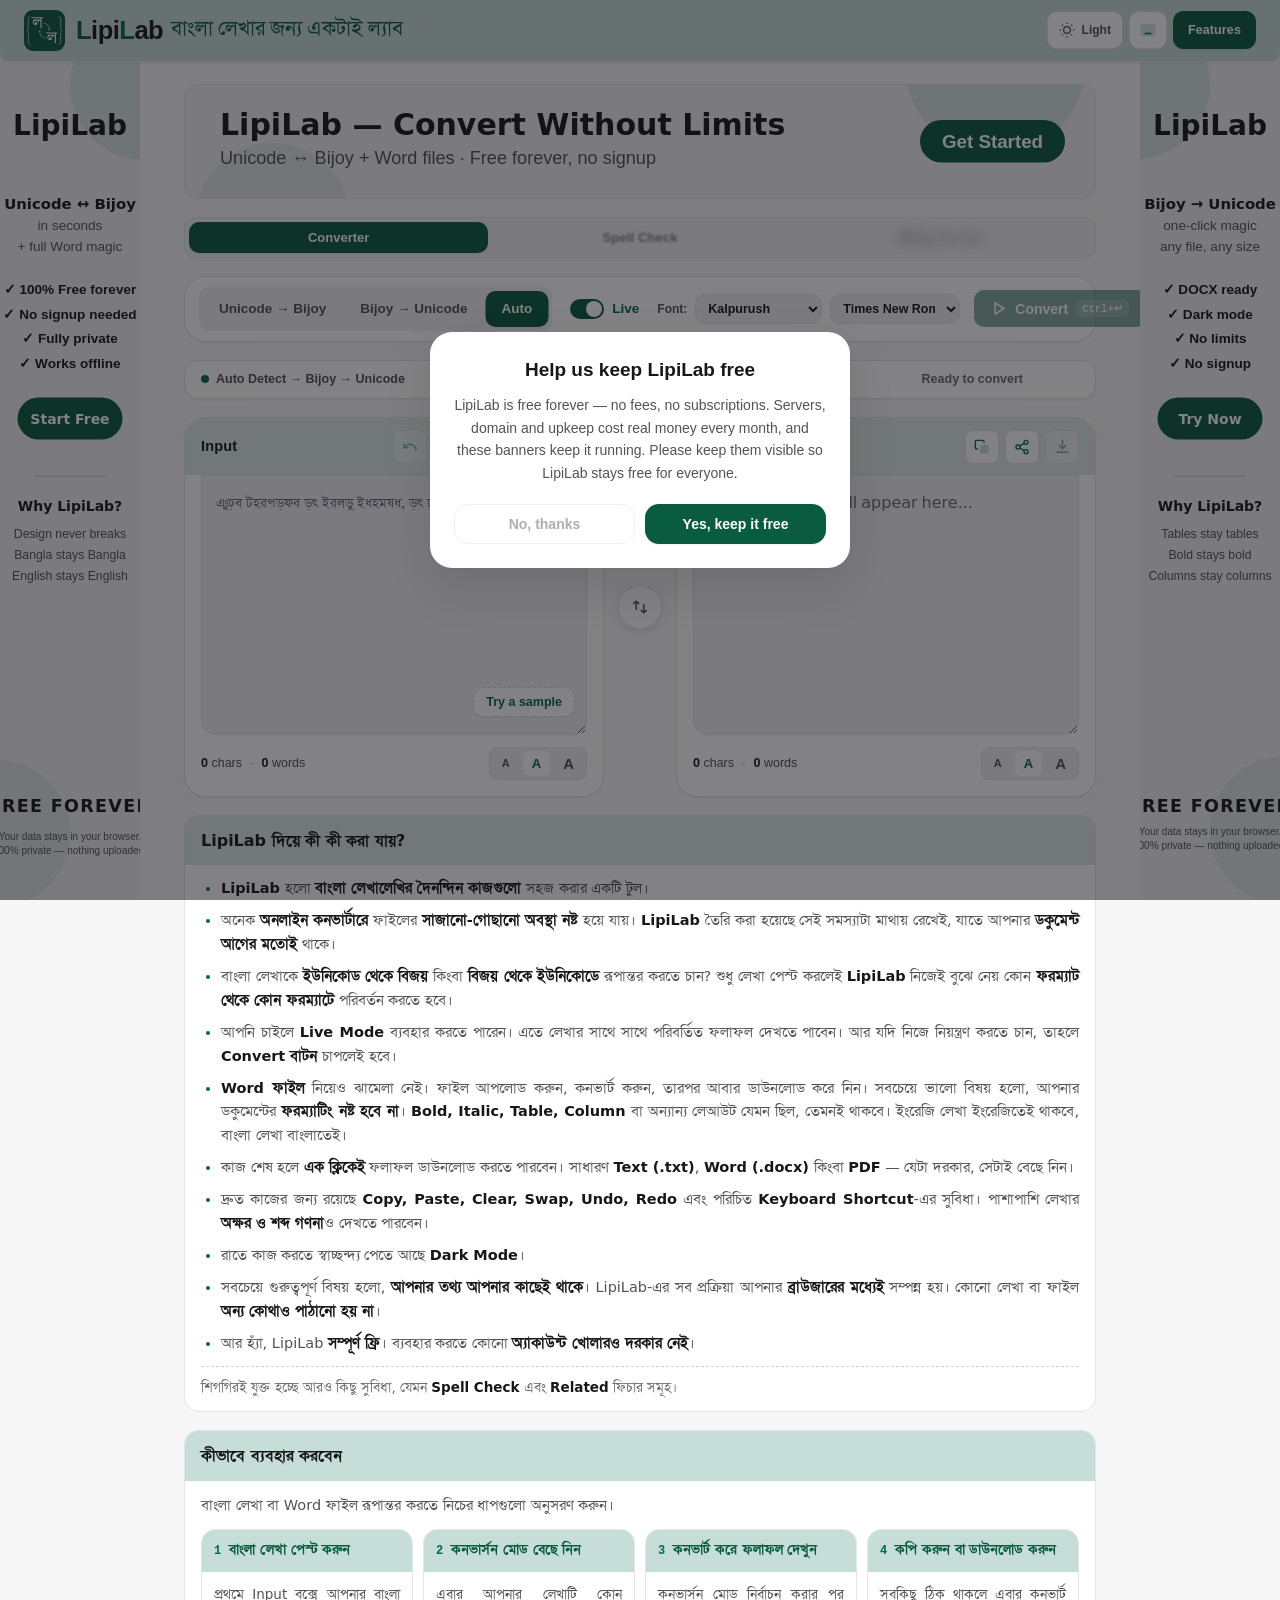
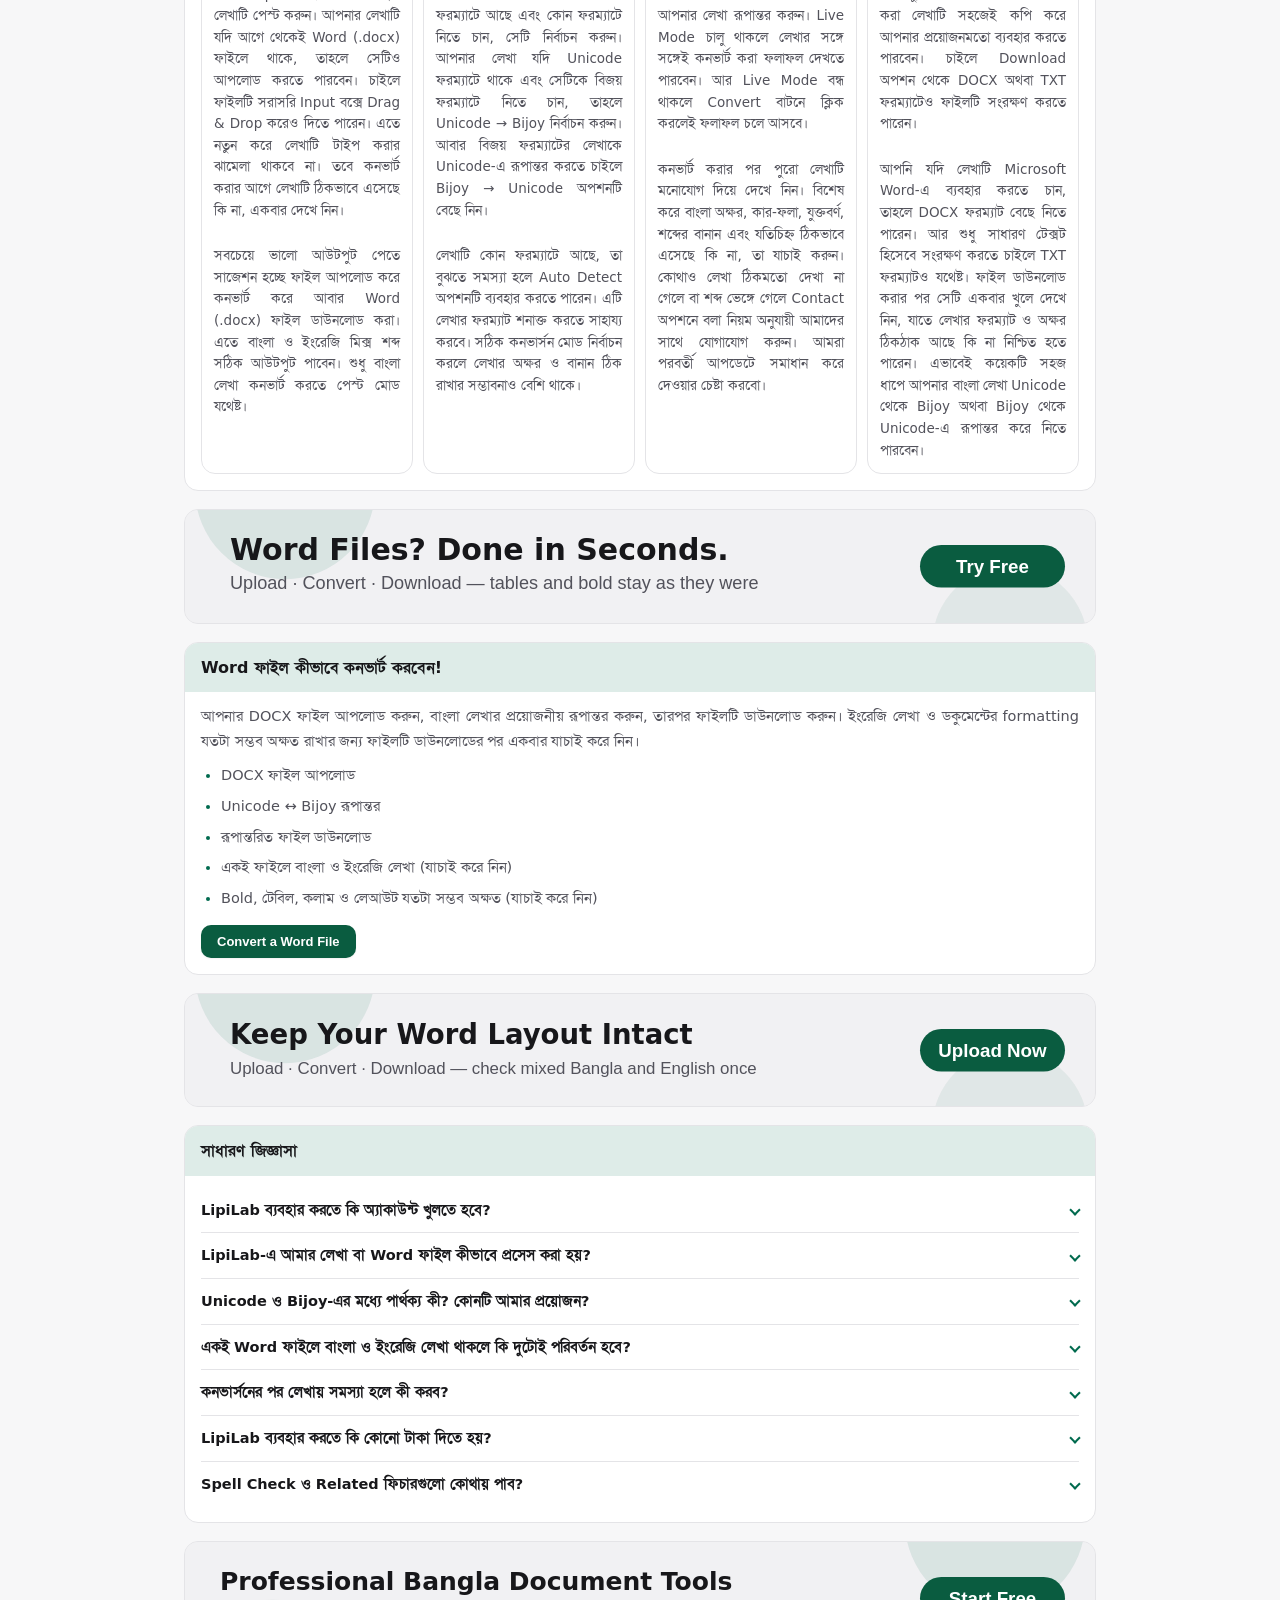
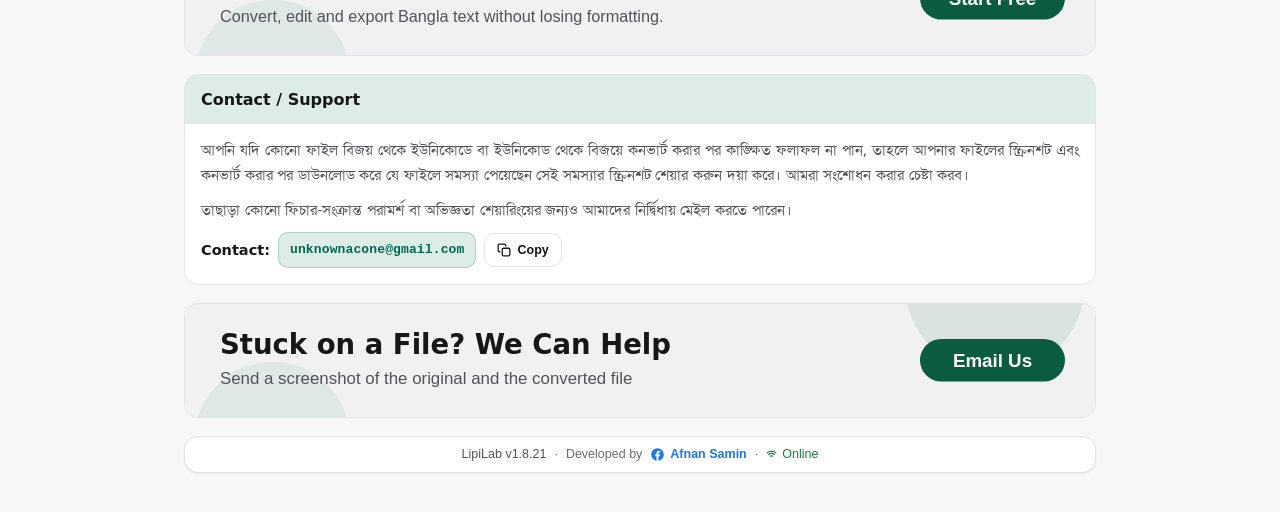
==== index.html @ 7d159ba4 "added files via upload" ====
<!DOCTYPE html>
<html lang="en" data-theme="light">
<head>
<meta charset="UTF-8" />
<meta name="viewport" content="width=device-width, initial-scale=1.0" />
<meta name="description" content="Professional Bangla Unicode to Bijoy and Bijoy to Unicode text and DOCX conversion. Free, offline, private." />
<meta name="theme-color" content="#16151a" media="(prefers-color-scheme: light)" />
<meta name="theme-color" content="#f5f5f7" media="(prefers-color-scheme: dark)" />
<meta property="og:title" content="LipiLab — Bangla Unicode ↔ Bijoy Converter" />
<meta property="og:description" content="Convert Bangla Unicode and Bijoy text and Word files. Free, private, no signup." />
<meta property="og:type" content="website" />
<meta property="og:url" content="https://lipilab.pro.bd" />
<meta property="og:locale" content="en_US" />
<meta name="twitter:card" content="summary" />
<meta name="twitter:title" content="LipiLab — Bangla Unicode ↔ Bijoy Converter" />
<meta name="twitter:description" content="Convert Bangla Unicode and Bijoy text and Word files. Free, private, no signup." />
<link rel="canonical" href="https://lipilab.pro.bd" />
<title>LipiLab — Bangla Unicode ↔ Bijoy Converter</title>
<link rel="icon" type="image/svg+xml" href="favicon.svg?v=2" />
<link rel="icon" type="image/png" sizes="32x32" href="favicon-32.png?v=2" />
<link rel="apple-touch-icon" href="favicon-180.png?v=2" />
<link rel="manifest" href="manifest.json" />
<meta name="apple-mobile-web-app-capable" content="yes" />
<meta name="apple-mobile-web-app-title" content="LipiLab" />
<meta name="mobile-web-app-capable" content="yes" />

<!-- JSZip: needed for both blank-DOCX generation and DOCX template round-trip patching.
     Self-hosted so DOCX upload/download keeps working with the network off. -->
<script src="vendor/jszip.min.js"></script>

<!-- UI + Bangla web fonts are self-hosted in /fonts and declared at the top of
     styles.css — no Google Fonts, no maateen.me, no network request at all. -->

<link rel="stylesheet" href="styles.css?v=102">
</head>
<body>

</div>

  <div class="pl-slot pl-slot--rail pl-slot--rail-left" id="rail-left" aria-label="Notice">
  <svg viewBox="0 0 160 1000" width="100%" style="display:block;height:100%;border-radius:0" role="img" aria-label="LipiLab vertical banner" preserveAspectRatio="xMidYMid meet">
    <defs>
      </defs>
    <rect width="160" height="1000" class="bn-bg"/>
    <circle cx="165" cy="70" r="85" class="bn-orb" opacity="0.10">
      <animate attributeName="cy" values="70;94;70" dur="6s" repeatCount="indefinite"/>
    </circle>
    <circle cx="-5" cy="950" r="85" class="bn-orb" opacity="0.07">
      <animate attributeName="cy" values="950;926;950" dur="7s" repeatCount="indefinite"/>
    </circle>
    <text x="80" y="140" text-anchor="middle" font-family="system-ui,-apple-system,'Segoe UI',Roboto,'Helvetica Neue',Arial,sans-serif" font-size="32" font-weight="700" class="bn-title">LipiLab</text>
    <text x="80" y="224" text-anchor="middle" font-family="system-ui,-apple-system,'Segoe UI',Roboto,'Helvetica Neue',Arial,sans-serif" font-size="17" font-weight="700" class="bn-title">Unicode ↔ Bijoy</text>
    <text x="80" y="248" text-anchor="middle" font-family="Arial,sans-serif" font-size="15.5" class="bn-sub">in seconds</text>
    <text x="80" y="272" text-anchor="middle" font-family="Arial,sans-serif" font-size="15.5" class="bn-sub">+ full Word magic</text>
    <text x="80" y="322" text-anchor="middle" font-family="Arial,sans-serif" font-size="15.5" font-weight="700" class="bn-title">✓ 100% Free forever</text>
    <text x="80" y="350" text-anchor="middle" font-family="Arial,sans-serif" font-size="15.5" font-weight="700" class="bn-title">✓ No signup needed</text>
    <text x="80" y="378" text-anchor="middle" font-family="Arial,sans-serif" font-size="15.5" font-weight="700" class="bn-title">✓ Fully private</text>
    <text x="80" y="406" text-anchor="middle" font-family="Arial,sans-serif" font-size="15.5" font-weight="700" class="bn-title">✓ Works offline</text>
    <g class="bn-cta">
      <rect x="20" y="440" width="120" height="48" rx="24" class="bn-cta-bg"/>
      <text x="80" y="470" text-anchor="middle" font-family="system-ui,-apple-system,'Segoe UI',Roboto,'Helvetica Neue',Arial,sans-serif" font-size="16" font-weight="700" class="bn-cta-text">Start Free</text>
    </g>
    <line x1="40" y1="530" x2="120" y2="530" class="bn-line" stroke-width="1" opacity="0.4"/>
    <text x="80" y="570" text-anchor="middle" font-family="system-ui,-apple-system,'Segoe UI',Roboto,'Helvetica Neue',Arial,sans-serif" font-size="16" font-weight="700" class="bn-title">Why LipiLab?</text>
    <text x="80" y="600" text-anchor="middle" font-family="Arial,sans-serif" font-size="14" class="bn-sub">Design never breaks</text>
    <text x="80" y="624" text-anchor="middle" font-family="Arial,sans-serif" font-size="14" class="bn-sub">Bangla stays Bangla</text>
    <text x="80" y="648" text-anchor="middle" font-family="Arial,sans-serif" font-size="14" class="bn-sub">English stays English</text>
    <text x="80" y="914" text-anchor="middle" font-family="system-ui,-apple-system,'Segoe UI',Roboto,'Helvetica Neue',Arial,sans-serif" font-size="20" font-weight="700" letter-spacing="1.5" class="bn-title">FREE FOREVER</text>
    <text x="80" y="946" text-anchor="middle" font-family="Arial,sans-serif" font-size="11.5" class="bn-sub">Your data stays in your browser.</text>
    <text x="80" y="962" text-anchor="middle" font-family="Arial,sans-serif" font-size="11.5" class="bn-sub">100% private — nothing uploaded.</text>
  </svg>
  <!-- PARTNER MEDIA CODE GOES HERE (tall media unit, ~160x600). Real code in PARTNER.railLeft replaces this demo. -->
</div>
  <div class="pl-slot pl-slot--rail pl-slot--rail-right" id="rail-right" aria-label="Notice">
  <svg viewBox="0 0 160 1000" width="100%" style="display:block;height:100%;border-radius:0" role="img" aria-label="LipiLab vertical banner" preserveAspectRatio="xMidYMid meet">
    <defs>
      </defs>
    <rect width="160" height="1000" class="bn-bg"/>
    <circle cx="-5" cy="70" r="85" class="bn-orb" opacity="0.10">
      <animate attributeName="cy" values="70;94;70" dur="6.5s" repeatCount="indefinite"/>
    </circle>
    <circle cx="165" cy="950" r="85" class="bn-orb" opacity="0.07">
      <animate attributeName="cy" values="950;926;950" dur="5.5s" repeatCount="indefinite"/>
    </circle>
    <text x="80" y="140" text-anchor="middle" font-family="system-ui,-apple-system,'Segoe UI',Roboto,'Helvetica Neue',Arial,sans-serif" font-size="32" font-weight="700" class="bn-title">LipiLab</text>
    <text x="80" y="224" text-anchor="middle" font-family="system-ui,-apple-system,'Segoe UI',Roboto,'Helvetica Neue',Arial,sans-serif" font-size="17" font-weight="700" class="bn-title">Bijoy → Unicode</text>
    <text x="80" y="248" text-anchor="middle" font-family="Arial,sans-serif" font-size="15.5" class="bn-sub">one-click magic</text>
    <text x="80" y="272" text-anchor="middle" font-family="Arial,sans-serif" font-size="15.5" class="bn-sub">any file, any size</text>
    <text x="80" y="322" text-anchor="middle" font-family="Arial,sans-serif" font-size="15.5" font-weight="700" class="bn-title">✓ DOCX ready</text>
    <text x="80" y="350" text-anchor="middle" font-family="Arial,sans-serif" font-size="15.5" font-weight="700" class="bn-title">✓ Dark mode</text>
    <text x="80" y="378" text-anchor="middle" font-family="Arial,sans-serif" font-size="15.5" font-weight="700" class="bn-title">✓ No limits</text>
    <text x="80" y="406" text-anchor="middle" font-family="Arial,sans-serif" font-size="15.5" font-weight="700" class="bn-title">✓ No signup</text>
    <g class="bn-cta">
      <rect x="20" y="440" width="120" height="48" rx="24" class="bn-cta-bg"/>
      <text x="80" y="470" text-anchor="middle" font-family="system-ui,-apple-system,'Segoe UI',Roboto,'Helvetica Neue',Arial,sans-serif" font-size="16" font-weight="700" class="bn-cta-text">Try Now</text>
    </g>
    <line x1="40" y1="530" x2="120" y2="530" class="bn-line" stroke-width="1" opacity="0.4"/>
    <text x="80" y="570" text-anchor="middle" font-family="system-ui,-apple-system,'Segoe UI',Roboto,'Helvetica Neue',Arial,sans-serif" font-size="16" font-weight="700" class="bn-title">Why LipiLab?</text>
    <text x="80" y="600" text-anchor="middle" font-family="Arial,sans-serif" font-size="14" class="bn-sub">Tables stay tables</text>
    <text x="80" y="624" text-anchor="middle" font-family="Arial,sans-serif" font-size="14" class="bn-sub">Bold stays bold</text>
    <text x="80" y="648" text-anchor="middle" font-family="Arial,sans-serif" font-size="14" class="bn-sub">Columns stay columns</text>
    <text x="80" y="914" text-anchor="middle" font-family="system-ui,-apple-system,'Segoe UI',Roboto,'Helvetica Neue',Arial,sans-serif" font-size="20" font-weight="700" letter-spacing="1.5" class="bn-title">FREE FOREVER</text>
    <text x="80" y="940" text-anchor="middle" font-family="Arial,sans-serif" font-size="11.5" class="bn-sub">Your data stays in your browser.</text>
    <text x="80" y="956" text-anchor="middle" font-family="Arial,sans-serif" font-size="11.5" class="bn-sub">100% private — nothing uploaded.</text>
  </svg>
  <!-- PARTNER MEDIA CODE GOES HERE (tall media unit, ~160x600). Real code in PARTNER.railRight replaces this demo. -->
</div>

<header class="app-header" role="banner" style="top:0;left:0;right:0;margin:0;border-top-left-radius:0;border-top-right-radius:0;border-bottom-left-radius:10px;border-bottom-right-radius:10px;">
    <div class="app-header__brand">
      <img class="app-logo" src="logo-full.svg?v=2" width="36" height="36" alt="" />
      <div class="app-brand-text">
      <span class="app-brand-name"><span class="brand-l">L</span>ipi<span class="brand-l brand-l--2">L</span>ab</span>
      <span class="app-brand-tagline">বাংলা লেখার জন্য একটাই ল্যাব</span>
      </div>
    </div>

    <nav class="app-header__actions" aria-label="Application controls">
      <button class="icon-btn" id="theme-toggle-btn" type="button" aria-label="Switch to dark mode" title="Toggle theme (Ctrl+D)">
        <svg class="icon icon--sun" width="16" height="16" viewBox="0 0 24 24" fill="none" stroke="currentColor" stroke-width="2" aria-hidden="true">
          <circle cx="12" cy="12" r="5" fill="none"/>
          <line x1="12" y1="1" x2="12" y2="3"/><line x1="12" y1="21" x2="12" y2="23"/>
          <line x1="4.22" y1="4.22" x2="5.64" y2="5.64"/><line x1="18.36" y1="18.36" x2="19.78" y2="19.78"/>
          <line x1="1" y1="12" x2="3" y2="12"/><line x1="21" y1="12" x2="23" y2="12"/>
          <line x1="4.22" y1="19.78" x2="5.64" y2="18.36"/><line x1="18.36" y1="5.64" x2="19.78" y2="4.22"/>
        </svg>
        <svg class="icon icon--moon" width="16" height="16" viewBox="0 0 24 24" fill="none" stroke="currentColor" stroke-width="2" aria-hidden="true">
          <path d="M21 12.79A9 9 0 1 1 11.21 3 7 7 0 0 0 21 12.79z"/>
        </svg>
        <span class="theme-toggle__label">Light</span>
      </button>
      <button class="icon-btn" id="shortcuts-open-btn" type="button" aria-label="Keyboard shortcuts" aria-expanded="false" aria-controls="shortcuts-panel" title="Keyboard shortcuts (?)">
        <svg class="icon" width="18" height="18" viewBox="0 0 24 24" fill="none" stroke="currentColor" stroke-width="2" aria-hidden="true">
          <rect class="bn-icon-tint" x="2" y="4" width="20" height="16" rx="2.5" fill-opacity=".16"/>
          <path d="M6 9h.01M10 9h.01M14 9h.01M18 9h.01M6 13h.01M10 13h.01M14 13h.01M18 13h.01M7.5 16.5h9"/>
        </svg>
      </button>
      <button class="features-btn" id="features-open-btn" type="button" aria-controls="info-box" title="Go to Features">
        <span class="features-btn__label" id="features-btn-label">Features</span>
      </button>
    </nav>
  </header>

<div class="app-shell">

  <div class="pl-slot pl-slot--wide" id="spot-top" aria-label="Notice">
    <svg viewBox="0 0 728 90" width="100%" style="display:block;height:auto;border-radius:6px" role="img" aria-label="LipiLab top banner">
      <defs>
        </defs>
      <rect width="728" height="90" class="bn-bg"/>
      <circle cx="648" cy="-24" r="72" class="bn-orb" opacity="0.10">
        <animate attributeName="cy" values="-24;-10;-24" dur="6s" repeatCount="indefinite"/>
      </circle>
      <circle cx="70" cy="114" r="62" class="bn-orb" opacity="0.07">
        <animate attributeName="cy" values="114;102;114" dur="7s" repeatCount="indefinite"/>
      </circle>
      <text x="28" y="40" font-family="system-ui,-apple-system,'Segoe UI',Roboto,'Helvetica Neue',Arial,sans-serif" font-size="24" font-weight="700" class="bn-title">LipiLab — Convert Without Limits</text>
      <text x="28" y="63" font-family="Arial,sans-serif" font-size="14.5" class="bn-sub">Unicode ↔ Bijoy + Word files · Free forever, no signup</text>
      <g class="bn-cta">
        <rect x="588" y="28" width="116" height="34" rx="17" class="bn-cta-bg"/>
        <text x="646" y="50" text-anchor="middle" font-family="Arial,sans-serif" font-size="15" font-weight="700" class="bn-cta-text">Get Started</text>
      </g>
    </svg>
    <!-- Slot managed by partner.js — real code in PARTNER.top replaces this demo. -->
  </div>


  <nav class="tools-nav" id="tools-nav" aria-label="Tools">
    <button class="tools-nav__btn is-active" data-view="converter" type="button">Converter</button>
    <button class="tools-nav__btn tools-nav__btn--tease tools-nav__btn--tease-light" data-view="spellcheck" type="button" aria-label="Spell Check — coming soon" title="This feature is coming soon...">
      <span class="tools-nav__tease" aria-hidden="true">Spell Check</span>
    </button>
    <button class="tools-nav__btn tools-nav__btn--tease tools-nav__btn--tease-heavy" data-view="mcq" type="button" aria-label="Coming soon" title="This feature is coming soon...">
      <span class="tools-nav__tease" aria-hidden="true">MCQ Serial</span>
    </button>
    <button class="tools-nav__btn" data-view="admin" type="button" hidden>Admin</button>
  </nav>

  <div class="app-toolbar" id="app-toolbar" role="toolbar" aria-label="Conversion controls">
    <fieldset class="direction-selector" id="direction-selector">
      <legend class="visually-hidden">Conversion direction</legend>
      <label class="direction-selector__option" for="dir-unicode-bijoy">
        <input class="direction-selector__input visually-hidden" type="radio" id="dir-unicode-bijoy" name="conversion-direction" value="unicode-to-bijoy" />
        <span class="direction-selector__label"><span class="dir-label--full">Unicode → Bijoy</span><span class="dir-label--short">Unicode → Bijoy</span></span>
      </label>
      <label class="direction-selector__option" for="dir-bijoy-unicode">
        <input class="direction-selector__input visually-hidden" type="radio" id="dir-bijoy-unicode" name="conversion-direction" value="bijoy-to-unicode" />
        <span class="direction-selector__label"><span class="dir-label--full">Bijoy → Unicode</span><span class="dir-label--short">Bijoy → Unicode</span></span>
      </label>
      <label class="direction-selector__option" for="dir-auto">
        <input class="direction-selector__input visually-hidden" type="radio" id="dir-auto" name="conversion-direction" value="auto" checked />
        <span class="direction-selector__label">Auto</span>
      </label>
    </fieldset>

    <div class="app-toolbar__actions">
      <!-- Live + Convert share one row on mobile; the wrapper is display:contents
           on desktop so all four toolbar groups stay in a single flex row. -->
      <div class="toolbar-live-convert" id="toolbar-live-convert">
      <div class="live-toggle">
        <button class="live-toggle__btn" id="live-mode-btn" type="button" role="switch" aria-checked="true" aria-label="Toggle live conversion mode" title="Live mode (Ctrl+L)">
          <span class="live-toggle__track" aria-hidden="true"><span class="live-toggle__thumb"></span></span>
          <span class="live-toggle__text">Live</span>
        </button>
      </div>

      <!-- Output font picker: after Live, before Convert. Bangla options follow
           the current OUTPUT encoding (Bijoy list vs Unicode list); English is
           always the same list. -->
      <div class="font-selector" role="group" aria-label="Output fonts">
        <span class="font-selector__heading">Font:</span>
        <label class="font-selector__field">
          <span class="visually-hidden">Bangla</span>
          <select class="font-selector__select" id="bangla-font-select" aria-label="Bangla output font"></select>
        </label>
        <label class="font-selector__field">
          <span class="visually-hidden">English</span>
          <select class="font-selector__select" id="english-font-select" aria-label="English output font"></select>
        </label>
      </div>

      <button class="btn btn--convert" id="convert-btn" type="button" aria-label="Convert text" title="Convert (Ctrl+Enter)">
        <svg class="btn__icon" width="15" height="15" viewBox="0 0 24 24" fill="none" stroke="currentColor" stroke-width="2.5" aria-hidden="true"><path d="M5 3l14 9-14 9V3z"/></svg>
        <span id="convert-btn-label">Convert</span>
        <kbd class="btn__kbd" aria-hidden="true">Ctrl+↵</kbd>
      </button>
      </div>
    </div>
  </div>

  <div class="app-statusbar" id="app-statusbar" role="status" aria-label="Conversion status">
    <div class="statusbar__left statusbar__row" id="statusbar-row-mode">
      <span class="encoding-badge" id="encoding-badge" data-encoding="auto" aria-label="Mode: Auto Detect">
        <span class="encoding-badge__dot" aria-hidden="true"></span>
        <span class="encoding-badge__text" id="encoding-badge-text">Auto Detect</span>
      </span>
    </div>
    <div class="statusbar__meta">
      <div class="statusbar__center statusbar__row" id="processing-indicator" aria-live="polite">
        <span class="processing-spinner" id="processing-spinner" aria-hidden="true"></span>
        <span class="processing-success__icon" id="processing-success-icon" hidden aria-hidden="true">
          <svg width="14" height="14" viewBox="0 0 24 24" fill="none" stroke="currentColor" stroke-width="3" stroke-linecap="round" stroke-linejoin="round"><path d="M20 6L9 17l-5-5"/></svg>
        </span>
        <span class="processing-text" id="processing-text">Converting...</span>
        <span class="processing-progress" id="processing-progress"><span class="processing-progress__fill" id="processing-progress-fill"></span></span>
        <span class="processing-percent" id="processing-percent"></span>
      </div>
      <div class="statusbar__right statusbar__row">
        <button class="warning-badge" id="warning-badge" type="button" aria-label="Conversion warnings" hidden>
          <svg class="icon" width="13" height="13" viewBox="0 0 24 24" fill="none" stroke="currentColor" stroke-width="2"><path d="M10.29 3.86L1.82 18a2 2 0 0 0 1.71 3h16.94a2 2 0 0 0 1.71-3L13.71 3.86a2 2 0 0 0-3.42 0z"/><line x1="12" y1="9" x2="12" y2="13"/><line x1="12" y1="17" x2="12.01" y2="17"/></svg>
          <span id="warning-count">0</span> unmappable
        </button>
      </div>
    </div>
  </div>

  <main id="main-content" aria-label="Workspace">

  <div class="tool-view app-panels" id="view-converter">

    <section class="panel panel--input" aria-labelledby="input-panel-title">
      <div class="panel__header">
        <h2 class="panel__title" id="input-panel-title">Input</h2>
        <div class="panel__header-actions">
          <button class="icon-btn icon-btn--sm" id="undo-btn" type="button" aria-label="Undo" title="Undo" disabled>
            <svg class="icon" width="16" height="16" viewBox="0 0 24 24" fill="none" stroke="currentColor" stroke-width="2" stroke-linecap="round" stroke-linejoin="round"><path d="M3 7v6h6"/><path d="M21 17a9 9 0 0 0-15-6.7L3 13"/></svg>
          </button>
          <button class="icon-btn icon-btn--sm" id="redo-btn" type="button" aria-label="Redo" title="Redo" disabled>
            <svg class="icon" width="16" height="16" viewBox="0 0 24 24" fill="none" stroke="currentColor" stroke-width="2" stroke-linecap="round" stroke-linejoin="round"><path d="M21 7v6h-6"/><path d="M3 17a9 9 0 0 1 15-6.7L21 13"/></svg>
          </button>
          <button class="icon-btn icon-btn--sm" id="paste-btn" type="button" aria-label="Paste from clipboard" title="Paste">
            <svg class="icon" width="16" height="16" viewBox="0 0 24 24" fill="none" stroke="currentColor" stroke-width="2" stroke-linecap="round" stroke-linejoin="round"><rect class="bn-icon-tint" x="8" y="2" width="8" height="4" rx="1" fill-opacity=".22"/><path d="M16 4h2a2 2 0 0 1 2 2v14a2 2 0 0 1-2 2H6a2 2 0 0 1-2-2V6a2 2 0 0 1 2-2h2"/><path d="M12 11v6"/><polyline points="9 14 12 17 15 14"/></svg>
          </button>
          <label class="icon-btn icon-btn--sm" id="file-upload-btn" for="file-upload-input" title="Upload .txt or .docx file" tabindex="0" role="button" aria-label="Upload text or DOCX file">
            <input type="file" id="file-upload-input" class="visually-hidden" accept=".txt,.docx" tabindex="-1" />
            <svg class="icon" width="16" height="16" viewBox="0 0 24 24" fill="none" stroke="currentColor" stroke-width="2" stroke-linecap="round" stroke-linejoin="round"><path d="M21 15v4a2 2 0 0 1-2 2H5a2 2 0 0 1-2-2v-4"/><polyline points="17 8 12 3 7 8"/><line x1="12" y1="3" x2="12" y2="15"/></svg>
          </label>
          <button class="icon-btn icon-btn--sm icon-btn--danger" id="clear-btn" type="button" aria-label="Clear input" title="Clear (Ctrl+Shift+C)">
            <svg class="icon" width="16" height="16" viewBox="0 0 24 24" fill="none" stroke="currentColor" stroke-width="2" stroke-linecap="round" stroke-linejoin="round"><polyline points="3 6 5 6 21 6"/><path d="M19 6l-1 14a2 2 0 0 1-2 2H8a2 2 0 0 1-2-2L5 6"/><path d="M10 11v6M14 11v6"/><path d="M9 6V4a1 1 0 0 1 1-1h4a1 1 0 0 1 1 1v2"/></svg>
          </button>
        </div>
      </div>

      <div class="docx-strip" id="docx-strip">
        <svg class="docx-strip__icon" width="16" height="16" viewBox="0 0 24 24" fill="none" stroke="currentColor" stroke-width="2"><path d="M14 2H6a2 2 0 0 0-2 2v16a2 2 0 0 0 2 2h12a2 2 0 0 0 2-2V8z"/><polyline points="14 2 14 8 20 8"/></svg>
        <span class="docx-strip__text" id="docx-strip-text">Template loaded</span>
        <button class="docx-strip__clear" id="docx-strip-clear" type="button" aria-label="Remove loaded file">
          <svg width="13" height="13" viewBox="0 0 24 24" fill="none" stroke="currentColor" stroke-width="2.5"><line x1="18" y1="6" x2="6" y2="18"/><line x1="6" y1="6" x2="18" y2="18"/></svg>
        </button>
      </div>

      <div class="panel__body">
        <textarea class="panel__textarea" id="input-textarea" aria-labelledby="input-panel-title" aria-describedby="input-panel-stats"
                  placeholder="Type Unicode or Bijoy Bangla, or paste text..." spellcheck="false" autocomplete="off" autocorrect="off" autocapitalize="none"></textarea>
        <div class="empty-hint" id="empty-hint">
          <button type="button" class="empty-hint__btn" id="sample-fill-btn">Try a sample</button>
        </div>
      </div>

      <div class="panel__footer">
        <div class="panel__stats" id="input-panel-stats" aria-live="polite" aria-atomic="true">
          <span class="stat"><span class="stat__value" id="input-char-count">0</span> <span class="stat__label">chars</span></span>
          <span class="stat__separator" aria-hidden="true">·</span>
          <span class="stat"><span class="stat__value" id="input-word-count">0</span> <span class="stat__label">words</span></span>
        </div>
        <div class="panel__font-size" role="group" aria-label="Input font size">
          <button class="font-size-btn" data-size="small" data-panel="input" type="button" aria-label="Small font">A</button>
          <button class="font-size-btn font-size-btn--active" data-size="medium" data-panel="input" type="button" aria-label="Medium font" aria-pressed="true">A</button>
          <button class="font-size-btn" data-size="large" data-panel="input" type="button" aria-label="Large font">A</button>
        </div>
      </div>
    </section>

    <div class="panel-divider" role="separator">
      <button class="swap-btn" id="swap-btn" type="button" aria-label="Swap input and output" title="Swap (Ctrl+Shift+S)">
        <svg width="18" height="18" viewBox="0 0 24 24" fill="none" stroke="currentColor" stroke-width="2" aria-hidden="true"><path d="M7 16V4m0 0L3 8m4-4l4 4"/><path d="M17 8v12m0 0l4-4m-4 4l-4-4"/></svg>
      </button>
    </div>

    <section class="panel panel--output" aria-labelledby="output-panel-title" data-encoding-out="unicode">
      <div class="panel__header">
        <h2 class="panel__title" id="output-panel-title">Output</h2>
        <div class="panel__header-actions">
          <button class="icon-btn icon-btn--sm" id="copy-btn" type="button" aria-label="Copy output" title="Copy">
            <svg class="icon" width="16" height="16" viewBox="0 0 24 24" fill="none" stroke="currentColor" stroke-width="2" stroke-linecap="round" stroke-linejoin="round"><rect class="bn-icon-tint" x="9" y="9" width="13" height="13" rx="2" fill-opacity=".2"/><path d="M5 15H4a2 2 0 0 1-2-2V4a2 2 0 0 1 2-2h9a2 2 0 0 1 2 2v1"/></svg>
          </button>
          <button class="icon-btn icon-btn--sm" id="share-btn" type="button" aria-label="Share converted text" title="Share">
            <svg class="icon" width="16" height="16" viewBox="0 0 24 24" fill="none" stroke="currentColor" stroke-width="2" stroke-linecap="round" stroke-linejoin="round" aria-hidden="true"><circle cx="18" cy="5" r="3"/><circle cx="6" cy="12" r="3"/><circle cx="18" cy="19" r="3"/><path d="M8.59 13.51l6.83 3.98M15.41 6.51l-6.82 3.98"/></svg>
          </button>
          <div class="download-group" role="group" aria-label="Download output">
            <button class="icon-btn icon-btn--sm file-btn" id="download-open-btn" type="button" aria-label="Download output file" title="Download (Ctrl+S)">
              <svg class="icon" width="17" height="17" viewBox="0 0 24 24" fill="none" stroke="currentColor" stroke-width="2.2" stroke-linecap="round" stroke-linejoin="round" aria-hidden="true"><path d="M12 3v12"/><path d="M7.5 10.5L12 15l4.5-4.5"/><path d="M4 20h16"/></svg>
            </button>
          </div>
        </div>
      </div>

      <div class="panel__body">
        <textarea class="panel__textarea panel__textarea--output" id="output-textarea" aria-labelledby="output-panel-title" aria-describedby="output-panel-stats"
                  placeholder="Converted text will appear here..." readonly spellcheck="false" aria-readonly="true"></textarea>
        <div id="print-doc" aria-hidden="true"></div>
      </div>

      <div class="panel__footer">
        <div class="panel__stats" id="output-panel-stats" aria-live="polite" aria-atomic="true">
          <span class="stat"><span class="stat__value" id="output-char-count">0</span> <span class="stat__label">chars</span></span>
          <span class="stat__separator" aria-hidden="true">·</span>
          <span class="stat"><span class="stat__value" id="output-word-count">0</span> <span class="stat__label">words</span></span>
        </div>
        <div class="panel__font-size" role="group" aria-label="Output font size">
          <button class="font-size-btn" data-size="small" data-panel="output" type="button" aria-label="Small font">A</button>
          <button class="font-size-btn font-size-btn--active" data-size="medium" data-panel="output" type="button" aria-label="Medium font" aria-pressed="true">A</button>
          <button class="font-size-btn" data-size="large" data-panel="output" type="button" aria-label="Large font">A</button>
        </div>
      </div>
    </section>
  </div>

  <div class="tool-view" id="view-spell" hidden>
    <section class="panel">
      <div class="panel__header">
        <h2 class="panel__title">Spell Check</h2>
        <div class="panel__header-actions">
          <div class="seg" role="group" aria-label="Spell check mode">
            <button class="seg__btn is-active" id="spell-mode-normal" type="button">Normal</button>
            <button class="seg__btn" id="spell-mode-advanced" type="button">Advanced</button>
          </div>
        </div>
      </div>
      <div class="panel__body">
        <textarea class="panel__textarea" id="spell-input" placeholder="Paste your text here..." style="min-height:160px"></textarea>
      </div>
      <div class="panel__footer">
        <button class="btn btn--convert" id="spell-check-btn" type="button">Check spelling</button>
        <button class="icon-btn icon-btn--sm" id="spell-clear-btn" type="button">Clear</button>
      </div>
      <div class="panel__body" id="spell-result" aria-live="polite"></div>
      <p class="muted">Coming soon — UI ready.</p>
    </section>
  </div>

  <div class="tool-view" id="view-mcq" hidden>
    <section class="panel">
      <div class="panel__header">
        <h2 class="panel__title">MCQ Serial</h2>
        <div class="panel__header-actions">
          <span class="stat__label" id="mcq-quota-hint">Quota</span>
        </div>
      </div>
      <div class="panel__body">
        <textarea class="panel__textarea" id="mcq-input" placeholder="Paste the passage here to generate questions..." style="min-height:160px"></textarea>
      </div>
      <div class="panel__footer">
        <button class="btn btn--convert" id="mcq-generate-btn" type="button">Generate questions</button>
        <button class="icon-btn icon-btn--sm" id="mcq-clear-btn" type="button">Clear</button>
      </div>
      <div class="panel__body" id="mcq-result" aria-live="polite"></div>
      <p class="muted">Coming soon — UI ready.</p>
    </section>
  </div>

  <div class="tool-view" id="view-admin" hidden>
    <section class="panel">
      <div class="panel__header">
        <h2 class="panel__title">Admin</h2>
      </div>
      <div class="panel__body">
        <h3 class="sub-title">Pricing &amp; quota settings</h3>
        <div class="admin-settings" id="admin-settings"></div>
        <h3 class="sub-title">Point packages</h3>
        <div class="admin-packages" id="admin-packages"></div>
        <h3 class="sub-title">User lookup &amp; adjust</h3>
        <div class="admin-user">
          <input class="input" id="admin-user-email" type="email" placeholder="user@example.com" />
          <button class="btn btn--convert" id="admin-user-lookup" type="button">Look up</button>
          <div id="admin-user-detail"></div>
        </div>
        <p class="muted">Coming soon — UI ready.</p>
      </div>
    </section>
  </div>
  </main>

  <div class="info-box" id="info-box" aria-labelledby="info-box-title">
    <h2 class="info-box__title" id="info-box-title">LipiLab দিয়ে কী কী করা যায়?</h2>
    <div class="info-box__body" id="info-box-body">
      <ul class="info-box__features">
        <li><strong>LipiLab</strong> হলো <strong>বাংলা লেখালেখির দৈনন্দিন কাজগুলো</strong> সহজ করার একটি টুল।</li>
        <li>অনেক <strong>অনলাইন কনভার্টারে</strong> ফাইলের <strong>সাজানো-গোছানো অবস্থা নষ্ট</strong> হয়ে যায়। <strong>LipiLab</strong> তৈরি করা হয়েছে সেই সমস্যাটা মাথায় রেখেই, যাতে আপনার <strong>ডকুমেন্ট আগের মতোই</strong> থাকে।</li>
        <li>বাংলা লেখাকে <strong>ইউনিকোড থেকে বিজয়</strong> কিংবা <strong>বিজয় থেকে ইউনিকোডে</strong> রূপান্তর করতে চান? শুধু লেখা পেস্ট করলেই <strong>LipiLab</strong> নিজেই বুঝে নেয় কোন <strong>ফরম্যাট থেকে কোন ফরম্যাটে</strong> পরিবর্তন করতে হবে।</li>
        <li>আপনি চাইলে <strong>Live Mode</strong> ব্যবহার করতে পারেন। এতে লেখার সাথে সাথে পরিবর্তিত ফলাফল দেখতে পাবেন। আর যদি নিজে নিয়ন্ত্রণ করতে চান, তাহলে <strong>Convert বাটন</strong> চাপলেই হবে।</li>
        <li><strong>Word ফাইল</strong> নিয়েও ঝামেলা নেই। ফাইল আপলোড করুন, কনভার্ট করুন, তারপর আবার ডাউনলোড করে নিন। সবচেয়ে ভালো বিষয় হলো, আপনার ডকুমেন্টের <strong>ফরম্যাটিং নষ্ট হবে না</strong>। <strong>Bold, Italic, Table, Column</strong> বা অন্যান্য লেআউট যেমন ছিল, তেমনই থাকবে। ইংরেজি লেখা ইংরেজিতেই থাকবে, বাংলা লেখা বাংলাতেই।</li>
        <li>কাজ শেষ হলে <strong>এক ক্লিকেই</strong> ফলাফল ডাউনলোড করতে পারবেন। সাধারণ <strong>Text (.txt)</strong>, <strong>Word (.docx)</strong> কিংবা <strong>PDF</strong> — যেটা দরকার, সেটাই বেছে নিন।</li>
        <li>দ্রুত কাজের জন্য রয়েছে <strong>Copy, Paste, Clear, Swap, Undo, Redo</strong> এবং পরিচিত <strong>Keyboard Shortcut</strong>-এর সুবিধা। পাশাপাশি লেখার <strong>অক্ষর ও শব্দ গণনা</strong>ও দেখতে পারবেন।</li>
        <li>রাতে কাজ করতে স্বাচ্ছন্দ্য পেতে আছে <strong>Dark Mode</strong>।</li>
        <li>সবচেয়ে গুরুত্বপূর্ণ বিষয় হলো, <strong>আপনার তথ্য আপনার কাছেই থাকে</strong>। LipiLab-এর সব প্রক্রিয়া আপনার <strong>ব্রাউজারের মধ্যেই</strong> সম্পন্ন হয়। কোনো লেখা বা ফাইল <strong>অন্য কোথাও পাঠানো হয় না</strong>।</li>
        <li class="info-box__free">আর হ্যাঁ, LipiLab <strong>সম্পূর্ণ ফ্রি</strong>। ব্যবহার করতে কোনো <strong>অ্যাকাউন্ট খোলারও দরকার নেই</strong>।</li>
      </ul>
      <p class="info-box__foot">শিগগিরই যুক্ত হচ্ছে আরও কিছু সুবিধা, যেমন <strong>Spell Check</strong> এবং <strong>Related</strong> ফিচার সমূহ।</p>
    </div>
  </div>

  <div class="howto-box" id="howto-box" aria-labelledby="howto-box-title">
    <h2 class="howto-box__title" id="howto-box-title">কীভাবে ব্যবহার করবেন</h2>
    <div class="howto-box__body">
      <p class="howto-box__intro">বাংলা লেখা বা Word ফাইল রূপান্তর করতে নিচের ধাপগুলো অনুসরণ করুন।</p>
      <div class="howto-box__steps">
        <article class="howto-box__step">
          <div class="howto-box__step-head">
            <span class="howto-box__num" aria-hidden="true">1</span>
            <h3 class="howto-box__step-title">বাংলা লেখা পেস্ট করুন</h3>
          </div>
          <p class="howto-box__step-body">প্রথমে Input বক্সে আপনার বাংলা লেখাটি পেস্ট করুন। আপনার লেখাটি যদি আগে থেকেই Word (.docx) ফাইলে থাকে, তাহলে সেটিও আপলোড করতে পারবেন। চাইলে ফাইলটি সরাসরি Input বক্সে Drag &amp; Drop করেও দিতে পারেন। এতে নতুন করে লেখাটি টাইপ করার ঝামেলা থাকবে না। তবে কনভার্ট করার আগে লেখাটি ঠিকভাবে এসেছে কি না, একবার দেখে নিন।</p>
          <p class="howto-box__step-body">সবচেয়ে ভালো আউটপুট পেতে সাজেশন হচ্ছে ফাইল আপলোড করে কনভার্ট করে আবার Word (.docx) ফাইল ডাউনলোড করা। এতে বাংলা ও ইংরেজি মিক্স শব্দ সঠিক আউটপুট পাবেন। শুধু বাংলা লেখা কনভার্ট করতে পেস্ট মোড যথেষ্ট।</p>
        </article>
        <article class="howto-box__step">
          <div class="howto-box__step-head">
            <span class="howto-box__num" aria-hidden="true">2</span>
            <h3 class="howto-box__step-title">কনভার্সন মোড বেছে নিন</h3>
          </div>
          <p class="howto-box__step-body">এবার আপনার লেখাটি কোন ফরম্যাটে আছে এবং কোন ফরম্যাটে নিতে চান, সেটি নির্বাচন করুন। আপনার লেখা যদি Unicode ফরম্যাটে থাকে এবং সেটিকে বিজয় ফরম্যাটে নিতে চান, তাহলে Unicode → Bijoy নির্বাচন করুন। আবার বিজয় ফরম্যাটের লেখাকে Unicode-এ রূপান্তর করতে চাইলে Bijoy → Unicode অপশনটি বেছে নিন।</p>
          <p class="howto-box__step-body">লেখাটি কোন ফরম্যাটে আছে, তা বুঝতে সমস্যা হলে Auto Detect অপশনটি ব্যবহার করতে পারেন। এটি লেখার ফরম্যাট শনাক্ত করতে সাহায্য করবে। সঠিক কনভার্সন মোড নির্বাচন করলে লেখার অক্ষর ও বানান ঠিক রাখার সম্ভাবনাও বেশি থাকে।</p>
        </article>
        <article class="howto-box__step">
          <div class="howto-box__step-head">
            <span class="howto-box__num" aria-hidden="true">3</span>
            <h3 class="howto-box__step-title">কনভার্ট করে ফলাফল দেখুন</h3>
          </div>
          <p class="howto-box__step-body">কনভার্সন মোড নির্বাচন করার পর আপনার লেখা রূপান্তর করুন। Live Mode চালু থাকলে লেখার সঙ্গে সঙ্গেই কনভার্ট করা ফলাফল দেখতে পারবেন। আর Live Mode বন্ধ থাকলে Convert বাটনে ক্লিক করলেই ফলাফল চলে আসবে।</p>
          <p class="howto-box__step-body">কনভার্ট করার পর পুরো লেখাটি মনোযোগ দিয়ে দেখে নিন। বিশেষ করে বাংলা অক্ষর, কার-ফলা, যুক্তবর্ণ, শব্দের বানান এবং যতিচিহ্ন ঠিকভাবে এসেছে কি না, তা যাচাই করুন। কোথাও লেখা ঠিকমতো দেখা না গেলে বা শব্দ ভেঙ্গে গেলে Contact অপশনে বলা নিয়ম অনুযায়ী আমাদের সাথে যোগাযোগ করুন। আমরা পরবর্তী আপডেটে সমাধান করে দেওয়ার চেষ্টা করবো।</p>
        </article>
        <article class="howto-box__step">
          <div class="howto-box__step-head">
            <span class="howto-box__num" aria-hidden="true">4</span>
            <h3 class="howto-box__step-title">কপি করুন বা ডাউনলোড করুন</h3>
          </div>
          <p class="howto-box__step-body">সবকিছু ঠিক থাকলে এবার কনভার্ট করা লেখাটি সহজেই কপি করে আপনার প্রয়োজনমতো ব্যবহার করতে পারবেন। চাইলে Download অপশন থেকে DOCX অথবা TXT ফরম্যাটেও ফাইলটি সংরক্ষণ করতে পারেন।</p>
          <p class="howto-box__step-body">আপনি যদি লেখাটি Microsoft Word-এ ব্যবহার করতে চান, তাহলে DOCX ফরম্যাট বেছে নিতে পারেন। আর শুধু সাধারণ টেক্সট হিসেবে সংরক্ষণ করতে চাইলে TXT ফরম্যাটও যথেষ্ট। ফাইল ডাউনলোড করার পর সেটি একবার খুলে দেখে নিন, যাতে লেখার ফরম্যাট ও অক্ষর ঠিকঠাক আছে কি না নিশ্চিত হতে পারেন। এভাবেই কয়েকটি সহজ ধাপে আপনার বাংলা লেখা Unicode থেকে Bijoy অথবা Bijoy থেকে Unicode-এ রূপান্তর করে নিতে পারবেন।</p>
        </article>
      </div>
    </div>
  </div>

  <div class="pl-slot pl-slot--wide" id="spot-bottom" aria-label="Notice">
    <svg viewBox="0 0 728 90" width="100%" style="display:block;height:auto;border-radius:6px" role="img" aria-label="LipiLab bottom banner">
      <defs>
        </defs>
      <rect width="728" height="90" class="bn-bg"/>
      <circle cx="80" cy="-24" r="72" class="bn-orb" opacity="0.10">
        <animate attributeName="cy" values="-24;-10;-24" dur="6.5s" repeatCount="indefinite"/>
      </circle>
      <circle cx="660" cy="114" r="62" class="bn-orb" opacity="0.07">
        <animate attributeName="cy" values="114;102;114" dur="5.5s" repeatCount="indefinite"/>
      </circle>
      <text x="36" y="40" font-family="system-ui,-apple-system,'Segoe UI',Roboto,'Helvetica Neue',Arial,sans-serif" font-size="24" font-weight="700" class="bn-title">Word Files? Done in Seconds.</text>
      <text x="36" y="63" font-family="Arial,sans-serif" font-size="14.5" class="bn-sub">Upload · Convert · Download — tables and bold stay as they were</text>
      <g class="bn-cta">
        <rect x="588" y="28" width="116" height="34" rx="17" class="bn-cta-bg"/>
        <text x="646" y="50" text-anchor="middle" font-family="Arial,sans-serif" font-size="15" font-weight="700" class="bn-cta-text">Try Free</text>
      </g>
    </svg>
    <!-- PARTNER MEDIA CODE GOES HERE (wide media unit). Real code in PARTNER.bottom replaces this demo. -->
  </div>

  <div class="word-box" id="word-box" aria-labelledby="word-box-title">
    <h2 class="word-box__title" id="word-box-title">Word ফাইল কীভাবে কনভার্ট করবেন!</h2>
    <div class="word-box__body">
      <p>আপনার DOCX ফাইল আপলোড করুন, বাংলা লেখার প্রয়োজনীয় রূপান্তর করুন, তারপর ফাইলটি ডাউনলোড করুন। ইংরেজি লেখা ও ডকুমেন্টের formatting যতটা সম্ভব অক্ষত রাখার জন্য ফাইলটি ডাউনলোডের পর একবার যাচাই করে নিন।</p>
      <ul class="word-box__points">
        <li>DOCX ফাইল আপলোড</li>
        <li>Unicode ↔ Bijoy রূপান্তর</li>
        <li>রূপান্তরিত ফাইল ডাউনলোড</li>
        <li>একই ফাইলে বাংলা ও ইংরেজি লেখা (যাচাই করে নিন)</li>
        <li>Bold, টেবিল, কলাম ও লেআউট যতটা সম্ভব অক্ষত (যাচাই করে নিন)</li>
      </ul>
      <button type="button" class="word-box__cta" id="word-cta-btn">Convert a Word File</button>
    </div>
  </div>

  <div class="pl-slot pl-slot--wide" id="spot-after-word" aria-label="Notice">
    <svg viewBox="0 0 728 90" width="100%" style="display:block;height:auto;border-radius:6px" role="img" aria-label="LipiLab Word banner">
      <defs>
        </defs>
      <rect width="728" height="90" class="bn-bg"/>
      <circle cx="80" cy="-24" r="72" class="bn-orb" opacity="0.10">
        <animate attributeName="cy" values="-24;-10;-24" dur="6.5s" repeatCount="indefinite"/>
      </circle>
      <circle cx="660" cy="114" r="62" class="bn-orb" opacity="0.07">
        <animate attributeName="cy" values="114;102;114" dur="5.5s" repeatCount="indefinite"/>
      </circle>
      <text x="36" y="40" font-family="system-ui,-apple-system,'Segoe UI',Roboto,'Helvetica Neue',Arial,sans-serif" font-size="22" font-weight="700" class="bn-title">Keep Your Word Layout Intact</text>
      <text x="36" y="64" font-family="Arial,sans-serif" font-size="13.5" class="bn-sub">Upload · Convert · Download — check mixed Bangla and English once</text>
      <g class="bn-cta">
        <rect x="588" y="28" width="116" height="34" rx="17" class="bn-cta-bg"/>
        <text x="646" y="50" text-anchor="middle" font-family="Arial,sans-serif" font-size="15" font-weight="700" class="bn-cta-text">Upload Now</text>
      </g>
    </svg>
    <!-- PARTNER MEDIA CODE GOES HERE (wide media unit). Real code in PARTNER.afterWord replaces this demo. -->
  </div>

  <div class="faq-box" id="faq-box" aria-labelledby="faq-box-title">
    <h2 class="faq-box__title" id="faq-box-title">সাধারণ জিজ্ঞাসা</h2>
    <div class="faq-box__body">
      <details class="faq-box__item">
        <summary class="faq-box__q">LipiLab ব্যবহার করতে কি অ্যাকাউন্ট খুলতে হবে?</summary>
        <p class="faq-box__a">না, LipiLab ব্যবহার শুরু করতে আলাদা অ্যাকাউন্ট তৈরি বা সাইনআপ করার প্রয়োজন নেই। ওয়েবসাইটে প্রবেশ করেই আপনি বাংলা লেখা কনভার্ট করতে পারবেন। আপনার প্রয়োজন অনুযায়ী Unicode থেকে Bijoy অথবা Bijoy থেকে Unicode অথবা Auto মোড সিলেক্ট করে কাজ শুরু করুন। সহজে বাংলা লেখা রূপান্তর করার জন্য পুরো প্রক্রিয়াটি যতটা সম্ভব সরল রাখা হয়েছে।</p>
      </details>
      <details class="faq-box__item">
        <summary class="faq-box__q">LipiLab-এ আমার লেখা বা Word ফাইল কীভাবে প্রসেস করা হয়?</summary>
        <p class="faq-box__a">LipiLab-এর কনভার্সন প্রক্রিয়া আপনার ব্রাউজারেই সম্পন্ন হয়। অর্থাৎ, লেখা রূপান্তর করার জন্য আপনার দেওয়া টেক্সট বা Word ফাইল আলাদাভাবে কোনো সার্ভারে পাঠানো হয় না। আপনি লেখা পেস্ট করে অথবা Word (.docx) ফাইল ব্যবহার করে কনভার্সন করতে পারবেন, তারপর ফলাফল দেখে কপি বা ডাউনলোড করতে পারবেন ফরম্যাট ঠিক রেখেই।</p>
      </details>
      <details class="faq-box__item">
        <summary class="faq-box__q">Unicode ও Bijoy-এর মধ্যে পার্থক্য কী? কোনটি আমার প্রয়োজন?</summary>
        <p class="faq-box__a">Unicode বর্তমানে ওয়েবসাইট, সামাজিক যোগাযোগমাধ্যম, ইমেইল এবং বিভিন্ন আধুনিক অ্যাপে বাংলা লেখার জন্য বহুল ব্যবহৃত। অন্যদিকে, Bijoy ফরম্যাট পুরোনো বাংলা ডকুমেন্ট এবং কিছু প্রকাশনা-সংক্রান্ত কাজে এখনও ব্যবহৃত হয়।</p>
        <p class="faq-box__a">আপনি যদি অনলাইনে বাংলা লেখা প্রকাশ করতে চান, তাহলে সাধারণত Unicode প্রয়োজন হয়। আর কোনো পুরোনো Bijoy-ভিত্তিক ডকুমেন্ট নিয়ে কাজ করলে Bijoy ফরম্যাট দরকার হতে পারে। LipiLab-এর সাহায্যে প্রয়োজন অনুযায়ী দুই ফরম্যাটের মধ্যে বাংলা লেখা রূপান্তর করতে পারবেন। কোন ফরম্যাটের লেখা ব্যবহার করছেন, তা বুঝতে অসুবিধা হলে Auto Detect অপশন ব্যবহার করে দেখতে পারেন।</p>
      </details>
      <details class="faq-box__item">
        <summary class="faq-box__q">একই Word ফাইলে বাংলা ও ইংরেজি লেখা থাকলে কি দুটোই পরিবর্তন হবে?</summary>
        <p class="faq-box__a">একই ডকুমেন্টে বাংলা ও ইংরেজি লেখা থাকলে কনভার্সনের সময় প্রয়োজনীয় বাংলা অংশ রূপান্তর করার জন্যই প্রক্রিয়াটি তৈরি করা হয়েছে। ইংরেজি লেখা এবং ডকুমেন্টের অন্যান্য অংশ যথাসম্ভব আগের মতো রাখার চেষ্টা করা হয়।</p>
        <p class="faq-box__a">তবে ফাইলের গঠন, ব্যবহৃত ফন্ট এবং ফরম্যাটিংয়ের ধরন অনুযায়ী ফলাফল ভিন্ন হতে পারে। তাই কনভার্সন শেষে ফাইলটি খুলে বাংলা লেখা, ইংরেজি অংশ, টেবিল, Bold এবং কলামগুলো ঠিক আছে কি না দেখে নিন। বিশেষ করে গুরুত্বপূর্ণ ডকুমেন্ট প্রিন্ট বা শেয়ার করার আগে একবার যাচাই করে নেওয়া ভালো। যদি কোনো সমস্যা থাকে তাহলে Support এ যোগাযোগ করার অনুরোধ রইল।</p>
      </details>
      <details class="faq-box__item">
        <summary class="faq-box__q">কনভার্সনের পর লেখায় সমস্যা হলে কী করব?</summary>
        <p class="faq-box__a">কনভার্সনের পর কোনো শব্দ ভুল দেখালে বা Word ফাইলের কিছু অংশ ঠিকভাবে না এলে প্রথমে মূল লেখা ও রূপান্তরিত ফলাফল মিলিয়ে দেখুন। এরপর প্রয়োজন অনুযায়ী Unicode → Bijoy অথবা Bijoy → Unicode সিলেক্ট করে আবার চেষ্টা করতে পারেন।</p>
        <p class="faq-box__a">সমস্যাটি থেকে গেলে LipiLab-এর Support-এ বিস্তারিত জানাতে পারেন। সম্ভব হলে মূল লেখা ও কনভার্সনের পরের ফলাফলের স্ক্রিনশট যুক্ত করুন। Word ফাইলে সমস্যা হলে কোন অংশে সমস্যা হয়েছে এবং সেটি টেবিল, ফন্ট, Bold বা অন্য কোনো ফরম্যাটিংয়ের সঙ্গে সম্পর্কিত কি না, তা উল্লেখ করলে বিষয়টি বুঝতে সুবিধা হবে। যাতে সমস্যাটা সহজে পরের আপডেটে সমাধান করা যায়।</p>
      </details>
      <details class="faq-box__item">
        <summary class="faq-box__q">LipiLab ব্যবহার করতে কি কোনো টাকা দিতে হয়?</summary>
        <p class="faq-box__a">LipiLab-এর বর্তমানে চালু থাকা কনভার্টার সুবিধাগুলো বিনামূল্যে ব্যবহার করতে পারবেন। বাংলা লেখা Unicode ও Bijoy-এর মধ্যে রূপান্তর করতে বা Word (.docx) ফাইল নিয়ে কাজ শুরু করতে আলাদা অ্যাকাউন্ট তৈরির প্রয়োজন নেই।</p>
        <p class="faq-box__a">ওয়েবসাইটে যেসব সুবিধা বর্তমানে চালু রয়েছে, সেগুলো সরাসরি ব্যবহার করতে পারবেন। নতুন কোনো ফিচার যুক্ত হলে তার বিস্তারিত তথ্য ওয়েবসাইটে জানানো হবে।</p>
      </details>
      <details class="faq-box__item">
        <summary class="faq-box__q">Spell Check ও Related ফিচারগুলো কোথায় পাব?</summary>
        <p class="faq-box__a">Spell Check এবং Related ফিচারগুলো নিয়ে কাজ চলছে। বর্তমানে এগুলো ব্যবহার করার জন্য চালু করা হয়নি। তাই এই মুহূর্তে LipiLab-এর টেক্সট কনভার্সন সুবিধাগুলো ব্যবহার করতে পারবেন ফ্রিতে।</p>
        <p class="faq-box__a">ভবিষ্যতে নতুন ফিচারগুলো চালু হলে ওয়েবসাইটে জানানো হবে। নতুন আপডেটের জন্য LipiLab ওয়েবসাইটে নজর রাখতে পারেন।</p>
      </details>
    </div>
  </div>

  <div class="pl-slot pl-slot--wide" id="spot-mid" aria-label="Notice">
    <svg viewBox="0 0 728 90" width="100%" style="display:block;height:auto;border-radius:6px" role="img" aria-label="LipiLab mid banner">
      <defs>
        </defs>
      <rect width="728" height="90" class="bn-bg"/>
      <circle cx="648" cy="-24" r="72" class="bn-orb" opacity="0.10">
        <animate attributeName="cy" values="-24;-10;-24" dur="6s" repeatCount="indefinite"/>
      </circle>
      <circle cx="70" cy="114" r="62" class="bn-orb" opacity="0.07">
        <animate attributeName="cy" values="114;102;114" dur="7s" repeatCount="indefinite"/>
      </circle>
      <text x="28" y="38" font-family="system-ui,-apple-system,'Segoe UI',Roboto,'Helvetica Neue',Arial,sans-serif" font-size="20" font-weight="700" class="bn-title">Professional Bangla Document Tools</text>
      <text x="28" y="64" font-family="Arial,sans-serif" font-size="13" class="bn-sub">Convert, edit and export Bangla text without losing formatting.</text>
      <g class="bn-cta">
        <rect x="588" y="28" width="116" height="34" rx="17" class="bn-cta-bg"/>
        <text x="646" y="50" text-anchor="middle" font-family="Arial,sans-serif" font-size="15" font-weight="700" class="bn-cta-text">Start Free</text>
      </g>
    </svg>
  </div>

  <div class="support-box" id="support-box" aria-labelledby="support-box-title">
    <h2 class="support-box__title" id="support-box-title">Contact / Support</h2>
    <div class="support-box__body">
      <p>আপনি যদি কোনো ফাইল বিজয় থেকে ইউনিকোডে বা ইউনিকোড থেকে বিজয়ে কনভার্ট করার পর কাঙ্ক্ষিত ফলাফল না পান, তাহলে আপনার ফাইলের স্ক্রিনশট এবং কনভার্ট করার পর ডাউনলোড করে যে ফাইলে সমস্যা পেয়েছেন সেই সমস্যার স্ক্রিনশট শেয়ার করুন দয়া করে। আমরা সংশোধন করার চেষ্টা করব।</p>
      <p>তাছাড়া কোনো ফিচার-সংক্রান্ত পরামর্শ বা অভিজ্ঞতা শেয়ারিংয়ের জন্যও আমাদের নির্দ্বিধায় মেইল করতে পারেন।</p>
      <p class="support-box__contact">Contact: <a class="support-mail" id="support-mail" href="mailto:unknownacone@gmail.com">unknownacone@gmail.com</a>
      <button type="button" class="support-copy" id="support-copy-btn" aria-label="Copy email address" title="Copy email">
        <svg class="icon" width="14" height="14" viewBox="0 0 24 24" fill="none" stroke="currentColor" stroke-width="2.2" stroke-linecap="round" stroke-linejoin="round" aria-hidden="true"><rect x="9" y="9" width="13" height="13" rx="2"/><path d="M5 15H4a2 2 0 0 1-2-2V4a2 2 0 0 1 2-2h9a2 2 0 0 1 2 2v1"/></svg>
        Copy
      </button></p>
    </div>
  </div>

  <div class="pl-slot pl-slot--wide" id="spot-after-support" aria-label="Notice">
    <svg viewBox="0 0 728 90" width="100%" style="display:block;height:auto;border-radius:6px" role="img" aria-label="LipiLab support banner">
      <defs>
        </defs>
      <rect width="728" height="90" class="bn-bg"/>
      <circle cx="648" cy="-24" r="72" class="bn-orb" opacity="0.10">
        <animate attributeName="cy" values="-24;-10;-24" dur="6s" repeatCount="indefinite"/>
      </circle>
      <circle cx="70" cy="114" r="62" class="bn-orb" opacity="0.07">
        <animate attributeName="cy" values="114;102;114" dur="7s" repeatCount="indefinite"/>
      </circle>
      <text x="28" y="40" font-family="system-ui,-apple-system,'Segoe UI',Roboto,'Helvetica Neue',Arial,sans-serif" font-size="22" font-weight="700" class="bn-title">Stuck on a File? We Can Help</text>
      <text x="28" y="64" font-family="Arial,sans-serif" font-size="13.5" class="bn-sub">Send a screenshot of the original and the converted file</text>
      <g class="bn-cta">
        <rect x="588" y="28" width="116" height="34" rx="17" class="bn-cta-bg"/>
        <text x="646" y="50" text-anchor="middle" font-family="Arial,sans-serif" font-size="15" font-weight="700" class="bn-cta-text">Email Us</text>
      </g>
    </svg>
    <!-- PARTNER MEDIA CODE GOES HERE (wide media unit). Real code in PARTNER.afterSupport replaces this demo. -->
  </div>

  <footer class="app-credit" role="contentinfo">
    <span class="app-credit__version">LipiLab v1.8.21</span>
    <span class="app-credit__separator" aria-hidden="true">·</span>
    <span class="app-credit__by">Developed by</span>
    <a class="app-credit__link" href="https://www.facebook.com/developer.bap" target="_blank" rel="noopener noreferrer" aria-label="Afnan Samin on Facebook">
      <svg class="app-credit__fb-icon" width="15" height="15" viewBox="0 0 24 24" fill="currentColor" aria-hidden="true"><path d="M22 12.06C22 6.5 17.52 2 12 2S2 6.5 2 12.06c0 5.02 3.66 9.18 8.44 9.94v-7.03H7.9v-2.91h2.54V9.85c0-2.5 1.49-3.89 3.77-3.89 1.09 0 2.24.2 2.24.2v2.46h-1.26c-1.24 0-1.63.77-1.63 1.56v1.88h2.78l-.45 2.91h-2.33V22c4.78-.76 8.44-4.92 8.44-9.94Z"/></svg>
      Afnan Samin
    </a>
    <span class="app-credit__separator" aria-hidden="true">·</span>
    <span class="app-footer__offline" id="offline-indicator" aria-live="polite" aria-label="Network: Online">
      <svg class="icon" width="11" height="11" viewBox="0 0 24 24" fill="none" stroke="currentColor" stroke-width="2.5" aria-hidden="true"><path d="M5 12.55a11 11 0 0 1 14.08 0"/><path d="M1.42 9a16 16 0 0 1 21.16 0"/><path d="M8.53 16.11a6 6 0 0 1 6.95 0"/><line x1="12" y1="20" x2="12.01" y2="20"/></svg>
      <span id="offline-indicator-text">Online</span>
    </span>
  </footer>

</div>

<div class="shortcuts-panel" id="shortcuts-panel" role="dialog" aria-modal="true" aria-labelledby="shortcuts-panel-title" hidden>
  <div class="shortcuts-panel__backdrop" id="shortcuts-backdrop" aria-hidden="true"></div>
  <div class="shortcuts-panel__content">
    <div class="shortcuts-panel__header">
      <h2 class="shortcuts-panel__title" id="shortcuts-panel-title">Keyboard Shortcuts</h2>
      <button class="icon-btn icon-btn--sm" id="shortcuts-close-btn" type="button" aria-label="Close shortcuts panel" title="Close (Esc)">
        <svg class="icon" width="16" height="16" viewBox="0 0 24 24" fill="none" stroke="currentColor" stroke-width="2" aria-hidden="true"><line x1="18" y1="6" x2="6" y2="18"/><line x1="6" y1="6" x2="18" y2="18"/></svg>
      </button>
    </div>
    <div class="shortcuts-panel__body">
    <dl class="shortcuts-list">
      <div class="shortcuts-list__item"><dd class="shortcuts-list__desc">Convert text</dd><dt class="shortcuts-list__keys"><kbd>Ctrl</kbd><span>+</span><kbd>Enter</kbd></dt></div>
      <div class="shortcuts-list__item"><dd class="shortcuts-list__desc">Toggle live mode</dd><dt class="shortcuts-list__keys"><kbd>Ctrl</kbd><span>+</span><kbd>L</kbd></dt></div>
      <div class="shortcuts-list__item"><dd class="shortcuts-list__desc">Clear input</dd><dt class="shortcuts-list__keys"><kbd>Ctrl</kbd><span>+</span><kbd>Shift</kbd><span>+</span><kbd>C</kbd></dt></div>
      <div class="shortcuts-list__item"><dd class="shortcuts-list__desc">Swap panels</dd><dt class="shortcuts-list__keys"><kbd>Ctrl</kbd><span>+</span><kbd>Shift</kbd><span>+</span><kbd>S</kbd></dt></div>
      <div class="shortcuts-list__item"><dd class="shortcuts-list__desc">Copy output (focused)</dd><dt class="shortcuts-list__keys"><kbd>Ctrl</kbd><span>+</span><kbd>C</kbd></dt></div>
      <div class="shortcuts-list__item"><dd class="shortcuts-list__desc">Download .txt</dd><dt class="shortcuts-list__keys"><kbd>Ctrl</kbd><span>+</span><kbd>S</kbd></dt></div>
      <div class="shortcuts-list__item"><dd class="shortcuts-list__desc">Toggle dark mode</dd><dt class="shortcuts-list__keys"><kbd>Ctrl</kbd><span>+</span><kbd>D</kbd></dt></div>
      <div class="shortcuts-list__item"><dd class="shortcuts-list__desc">Open this panel</dd><dt class="shortcuts-list__keys"><kbd>?</kbd></dt></div>
      <div class="shortcuts-list__item"><dd class="shortcuts-list__desc">Close panel</dd><dt class="shortcuts-list__keys"><kbd>Esc</kbd></dt></div>
    </dl>
    </div>
  </div>
</div>

<div class="dlg" id="download-modal" role="dialog" aria-modal="true" aria-labelledby="download-modal-title" hidden>
  <div class="dlg__backdrop" data-close></div>
  <div class="dlg__card">
    <div class="dlg__header">
      <h2 class="dlg__title" id="download-modal-title">Ready to download</h2>
      <button type="button" class="icon-btn icon-btn--sm" id="download-close-btn" aria-label="Close download dialog" title="Close (Esc)">
        <svg class="icon" width="16" height="16" viewBox="0 0 24 24" fill="none" stroke="currentColor" stroke-width="2" aria-hidden="true"><line x1="18" y1="6" x2="6" y2="18"/><line x1="6" y1="6" x2="18" y2="18"/></svg>
      </button>
    </div>
    <div class="dlg__body">
      <p class="dlg__lead">Your file is ready to download.<br>Select download format from below.</p>
      <div class="dlg__formats">
        <button type="button" class="dlg__format" id="dl-docx" data-format="docx">
          <svg class="dlg__format-icon" viewBox="0 0 24 24" fill="none" stroke="currentColor" stroke-width="2" stroke-linecap="round" stroke-linejoin="round" aria-hidden="true"><path d="M14 2H6a2 2 0 0 0-2 2v16a2 2 0 0 0 2 2h12a2 2 0 0 0 2-2V8z"/><polyline points="14 2 14 8 20 8"/><path d="M9 13h6M9 17h3"/></svg>
          <span class="dlg__format-name">DOCX</span>
          <span class="dlg__format-hint">Word file</span>
        </button>
        <button type="button" class="dlg__format" id="dl-txt" data-format="txt">
          <svg class="dlg__format-icon" viewBox="0 0 24 24" fill="none" stroke="currentColor" stroke-width="2" stroke-linecap="round" stroke-linejoin="round" aria-hidden="true"><path d="M14 2H6a2 2 0 0 0-2 2v16a2 2 0 0 0 2 2h12a2 2 0 0 0 2-2V8z"/><polyline points="14 2 14 8 20 8"/><path d="M9 13h6M9 17h6"/></svg>
          <span class="dlg__format-name">TXT</span>
          <span class="dlg__format-hint">Plain text</span>
        </button>
        <button type="button" class="dlg__format dlg__format--soon" id="dl-pdf" data-format="pdf">
          <svg class="dlg__format-icon" viewBox="0 0 24 24" fill="none" stroke="currentColor" stroke-width="2" stroke-linecap="round" stroke-linejoin="round" aria-hidden="true"><path d="M14 2H6a2 2 0 0 0-2 2v16a2 2 0 0 0 2 2h12a2 2 0 0 0 2-2V8z"/><polyline points="14 2 14 8 20 8"/><path d="M8.5 16.5c1-.8 1.6-2 2-3.5.4 1.5 1 2.7 2 3.5.7.6 1.5.6 2 0"/></svg>
          <span class="dlg__format-name">PDF</span>
          <span class="dlg__format-hint">Coming soon</span>
        </button>
      </div>
      <div class="dlg__ad" id="spot-download" aria-label="Advertisement"></div>
    </div>
  </div>
</div>

<div class="dlg dlg--sm" id="confirm-modal" role="dialog" aria-modal="true" aria-labelledby="confirm-modal-title" hidden>
  <div class="dlg__backdrop" data-close></div>
  <div class="dlg__card">
    <div class="dlg__header">
      <h2 class="dlg__title" id="confirm-modal-title">Replace current input?</h2>
      <button type="button" class="icon-btn icon-btn--sm" id="confirm-close-btn" aria-label="Close confirm dialog" title="Close (Esc)">
        <svg class="icon" width="16" height="16" viewBox="0 0 24 24" fill="none" stroke="currentColor" stroke-width="2" aria-hidden="true"><line x1="18" y1="6" x2="6" y2="18"/><line x1="6" y1="6" x2="18" y2="18"/></svg>
      </button>
    </div>
    <div class="dlg__body">
      <p class="dlg__lead" id="confirm-modal-body">Input already has text or a file. Delete it to load the dropped file, or Keep the current input.</p>
      <div class="dlg__actions">
        <button type="button" class="dlg__btn dlg__btn--danger" id="confirm-ok-btn">Delete</button>
        <button type="button" class="dlg__btn dlg__btn--keep" id="confirm-cancel-btn">Keep</button>
      </div>
    </div>
  </div>
</div>

<div class="unmap-modal" id="unmap-modal" role="dialog" aria-modal="true" aria-labelledby="unmap-modal-title" hidden>
  <div class="unmap-modal__backdrop" id="unmap-backdrop" aria-hidden="true"></div>
  <div class="unmap-modal__card">
    <div class="unmap-modal__header">
      <h2 class="unmap-modal__title" id="unmap-modal-title">Characters missing from the converter</h2>
      <div class="unmap-modal__header-actions">
        <button type="button" class="icon-btn icon-btn--sm unmap-modal__send" id="unmap-send-btn" aria-label="Send report to LipiLab" title="Send report">
          <svg class="icon" width="15" height="15" viewBox="0 0 24 24" fill="none" stroke="currentColor" stroke-width="2" stroke-linecap="round" stroke-linejoin="round" aria-hidden="true"><path d="m22 2-7 20-4-9-9-4Z"/><path d="M22 2 11 13"/></svg>
        </button>
        <button type="button" class="unmap-modal__copy" id="unmap-copy-btn" title="Copy the report text">Copy</button>
        <button type="button" class="icon-btn icon-btn--sm" id="unmap-close-btn" aria-label="Close report dialog" title="Close (Esc)">
          <svg class="icon" width="16" height="16" viewBox="0 0 24 24" fill="none" stroke="currentColor" stroke-width="2" aria-hidden="true"><line x1="18" y1="6" x2="6" y2="18"/><line x1="6" y1="6" x2="18" y2="18"/></svg>
        </button>
      </div>
    </div>
    <div class="unmap-modal__body">
      <p class="unmap-modal__lead">আপনার কনভার্ট করা টেক্সটে নিচের ক্যারেক্টারগুলো <b>এখনো কনভার্টার-লিস্টে যোগ করা হয়নি</b>, তাই বিজয় আউটপুটেও এগুলো ইউনিকোড হিসেবেই থেকে গেছে। উপরের <b>Send</b> আইকনে ক্লিক করলেই আপনার জন্য রেডিমেড একটি মেইল খুলে যাবে — আপনাকে শুধু <b>Send</b> বাটনে ক্লিক করতে হবে। চাইলে <b>Copy</b> বাটনে ক্লিক করে রিপোর্টটি কপি করে নিজের মেইল থেকেও পাঠাতে পারেন। রিপোর্টে শুধু এই মিসিং ক্যারেক্টারগুলো যায় — আপনার কোনো লেখা বা ব্যক্তিগত তথ্য যায় না। ধন্যবাদ <b>LIPILAB</b> এর সাথে থাকার জন্য।</p>
      <p class="unmap-modal__label" id="unmap-mail-label">যা পাঠানো হবে (ready-made mail)</p>
      <div class="unmap-modal__preview" id="unmap-mail-preview" role="textbox" aria-readonly="true" aria-multiline="true" aria-labelledby="unmap-mail-label" tabindex="0"></div>
    </div>
  </div>
</div>

<div class="notif-container" id="toast-container" role="status" aria-live="polite" aria-atomic="false"></div>

<div class="ask-overlay" id="ask-overlay" role="dialog" aria-modal="true" aria-labelledby="ask-title">
  <div class="ask-card">
    <h2 class="ask-card__title" id="ask-title">Help us keep LipiLab free</h2>
    <p class="ask-card__body">LipiLab is free forever — no fees, no subscriptions. Servers, domain and upkeep cost real money every month, and these banners keep it running. Please keep them visible so LipiLab stays free for everyone.</p>
    <div class="ask-card__actions">
      <button type="button" class="ask-card__btn ask-card__btn--yes" id="ask-yes">Yes, keep it free</button>
      <button type="button" class="ask-card__btn ask-card__btn--no" id="ask-no">No, thanks</button>
    </div>
  </div>
</div>

<div class="post-note" id="post-note" aria-label="Notice" aria-hidden="true">
  <div class="post-note__bar">
    <span class="post-note__timer" id="post-note-timer">10s</span>
  </div>
  <div class="post-note__body" id="post-note-body">
    <svg viewBox="0 0 300 100" width="100%" style="display:block;height:auto;border-radius:6px" role="img" aria-label="LipiLab small banner">
      <defs>
        </defs>
      <rect width="300" height="100" class="bn-bg"/>
      <circle cx="280" cy="0" r="46" class="bn-orb" opacity="0.10">
        <animate attributeName="cy" values="0;12;0" dur="5s" repeatCount="indefinite"/>
      </circle>
      <text x="20" y="44" font-family="system-ui,-apple-system,'Segoe UI',Roboto,'Helvetica Neue',Arial,sans-serif" font-size="18" font-weight="700" class="bn-title">LipiLab</text>
      <text x="20" y="64" font-family="Arial,sans-serif" font-size="12.5" class="bn-sub">Free forever · Private · No signup</text>
      <g class="bn-cta">
        <rect x="206" y="36" width="82" height="28" rx="14" class="bn-cta-bg"/>
        <text x="247" y="55" text-anchor="middle" font-family="Arial,sans-serif" font-size="13.5" font-weight="700" class="bn-cta-text">Join Free</text>
      </g>
    </svg>
    <!-- Slot managed by partner.js — real code in PARTNER.postNote replaces this demo. -->
  </div>
</div>

<div class="gate-veil" id="gate-veil" hidden>
  <div class="gate-card" role="dialog" aria-modal="true" aria-labelledby="gate-title">
    <h2 class="gate-card__title" id="gate-title">One small request before you continue</h2>
    <p class="gate-card__body">LipiLab is 100% free — no fees, no subscriptions. Keeping it online costs real money every month, and these banners are the only income keeping this service alive. We noticed a blocker on this site — with it on, LipiLab cannot survive.</p>
    <p class="gate-card__hint">Please turn the blocker off for this site (takes 10 seconds), then press refresh.<br>Brave: lion icon → Shields Down · Chrome: puzzle icon → extension → off for this site.</p>
    <button type="button" class="gate-card__btn" id="gate-refresh-btn">I've turned it off — Refresh</button>
  </div>
</div>

<button class="to-top" id="to-top-btn" type="button" aria-label="Back to top" title="Back to top" aria-hidden="true" tabindex="-1">
  <svg class="icon" width="22" height="22" viewBox="0 0 24 24" fill="none" stroke="currentColor" stroke-width="2.2" stroke-linecap="round" stroke-linejoin="round" aria-hidden="true"><path d="M12 19V5"/><path d="M6 11l6-6 6 6"/></svg>
</button>

<script src="partner.js?v=14"></script>
<script src="engine.js?v=1"></script>
<script src="app.js?v=52"></script>
</body>
</html>
---- styles.css ----
/* ==========================================================================
   LOCAL BANGLA WEB FONTS — 100% offline, zero network requests.

   The two Bangla faces ship in /fonts so the page renders identically with
   the network switched off (no Google Fonts, no maateen.me). Latin needs no
   webfont at all: it renders in the platform's own UI font.

     noto-sans-bengali-1.woff2  105 KB  bengali subset
     noto-sans-bengali-2.woff2   25 KB  latin-ext subset (accents, punctuation)
     noto-sans-bengali-3.woff2   13 KB  latin subset    (ASCII fallback)
     kalpurush.woff2            110 KB  Kalpurush

   unicode-range is carried over from the upstream CSS so the browser only
   fetches a subset when a character in it is actually used.

   Licensing: Kalpurush is SIL OFL (fonts.maateen.me); Noto Sans Bengali is
   SIL OFL (Google Fonts). Both permit self-hosting.
   ========================================================================== */
@font-face {
  font-family: 'Noto Sans Bengali';
  font-style: normal;
  font-weight: 100 900;
  font-display: swap;
  src: url('fonts/noto-sans-bengali-1.woff2') format('woff2');
  unicode-range: U+0964-0965, U+0980-09FE, U+1CD0, U+1CD2, U+1CD4, U+1CD6, U+1CD8, U+1CDA, U+1CDC, U+1FDF, U+200C-200D, U+20B9, U+25CC, U+A8F1;
}
@font-face {
  font-family: 'Noto Sans Bengali';
  font-style: normal;
  font-weight: 100 900;
  font-display: swap;
  src: url('fonts/noto-sans-bengali-2.woff2') format('woff2');
  unicode-range: U+0100-02BA, U+02BD-02C5, U+02C7-02CC, U+02CE-02D7, U+02DD-02FF, U+0304, U+0308, U+0329, U+1D00-1DBF, U+1E00-1E9F, U+1EF2-1EFF, U+2020, U+20A0-20AB, U+20AD-20C0, U+2113, U+2C60-2C7F;
}
@font-face {
  font-family: 'Noto Sans Bengali';
  font-style: normal;
  font-weight: 100 900;
  font-display: swap;
  src: url('fonts/noto-sans-bengali-3.woff2') format('woff2');
  unicode-range: U+0000-00FF, U+0131, U+0152-0153, U+02BB-02BC, U+02C6, U+02DA, U+02DC, U+0304, U+0308, U+0329, U+2000-206F, U+20AC, U+2122, U+2191, U+2193, U+2212, U+2215, U+FEFF, U+FFFD;
}
@font-face {
  font-family: 'Kalpurush';
  font-style: normal;
  font-weight: 100 900;
  font-display: swap;
  src: url('fonts/kalpurush.woff2') format('woff2');
  unicode-range: U+0964-0965, U+0980-09FE, U+1CD0-1CE4, U+1CF2, U+1CF5-1CF7, U+200C-200D, U+20B9, U+25CC;
}
/* PREVIEW: SolaimanLipi (SIL OFL) — regular + bold, self-hosted TTF. */
@font-face {
  font-family: 'SolaimanLipi';
  font-style: normal;
  font-weight: 400 600;
  font-display: swap;
  src: url('fonts/solaimanlipi-normal-v1.0.ttf') format('truetype');
  unicode-range: U+0964-0965, U+0980-09FE, U+1CD0-1CF9, U+200C-200D, U+20B9, U+25CC, U+A8F1;
}
@font-face {
  font-family: 'SolaimanLipi';
  font-style: normal;
  font-weight: 700 900;
  font-display: swap;
  src: url('fonts/solaimanlipi-bold-v1.0.ttf') format('truetype');
  unicode-range: U+0964-0965, U+0980-09FE, U+1CD0-1CF9, U+200C-200D, U+20B9, U+25CC, U+A8F1;
}
/* ==========================================================================
   LipiLab - Design Tokens

   BRAND COLOURS live in ONE place: the --primary / --secondary / --tertiary
   block below. Change a value here and the whole site follows.

     --primary    filled actions   (Convert, Send, gate button, selected pill)
     --secondary  secondary fills   (swap button, secondary actions)
     --tertiary   accent only      (links, active state, focus ring, progress)
                  never a large filled surface

   Everything below is an alias or a neutral - no raw colour anywhere else.
   ========================================================================== */

/* ==========================================================================
   LipiLab - THEME SWITCHER
   One place to change every colour on the site.

   HOW TO USE
   1. Edit only the three hex values below (PRIMARY, SECONDARY, TERTIARY).
   2. Save this file and hard-refresh the browser (Ctrl+F5).
      The whole site - buttons, links, banners, logo, panels - repaints.

   Rules the values must follow (slop prompt):
   - PRIMARY is the filled-action colour. Dark neutrals are safest; do not
     use a saturated indigo/violet here.
   - TERTIARY is the accent (links, focus ring, progress). One colour only,
     and never a large filled surface.
   ========================================================================== */

:root{
  /* Height of the fixed app header, so the notification stack can sit just
     below it. Keep in sync with .app-header padding + content height. */
  --app-header-h:64px;
  /* >>> EDIT THESE THREE VALUES <<< */
  --primary:#0a5c40;        /* Convert, Send, gate button, selected pill, logo   */
                            /* deep Bangladesh green - white text on it: 8.02:1    */
  --secondary:#2f3b36;      /* swap button, secondary actions                     */
  --tertiary:#006a4e;       /* links, focus ring, active state, progress          */
                            /* flag green - 6.62:1 as a link on white             */
}

/* Everything else is derived - do not add brand colours below this line. */
:root{
  --primary-hover:color-mix(in srgb, var(--primary) 85%, #000);
  --primary-contrast:var(--on-primary);
  --secondary-hover:color-mix(in srgb, var(--secondary) 85%, #000);
  --secondary-contrast:var(--on-secondary);
  --tertiary-hover:color-mix(in srgb, var(--tertiary) 85%, #000);
  --tertiary-soft:color-mix(in srgb, var(--tertiary) 12%, #fff);
  --tertiary-contrast:var(--on-tertiary);
  /* faint brand wash for large neutral strips (header, card headers) */
  --brand-tint:color-mix(in srgb, var(--tertiary) 13%, #fff);
  --brand-tint-2:var(--brand-tint); /* deliberately the same wash as the header */
  /* brighter strip used by the app header only */
  --header-tint:color-mix(in srgb, var(--tertiary) 22%, #fff);
  --on-primary:#ffffff;
  --on-secondary:#ffffff;
  --on-tertiary:#ffffff;
}

[data-theme="dark"]{
  /* Dark mode: the brand names stay, but each is re-pointed at a value that
     is readable on a dark surface. This is the ONLY place a theme needs
     different brand values. */
  --primary:#4ade9b;        /* light mint on dark surfaces - 10.65:1 with dark text */
  --secondary:#b9c4bf;
  --tertiary:#6ee7b7;       /* 11.73:1 as a link on the dark surface               */
  --primary-hover:color-mix(in srgb, var(--primary) 85%, #fff);
  --primary-contrast:var(--on-primary);
  --secondary-hover:color-mix(in srgb, var(--secondary) 85%, #fff);
  --secondary-contrast:var(--on-secondary);
  --tertiary-hover:color-mix(in srgb, var(--tertiary) 85%, #fff);
  --tertiary-soft:color-mix(in srgb, var(--tertiary) 18%, #0e0e11);
  --tertiary-contrast:var(--on-tertiary);
  /* Dark: mixed over the page background, so it needs a higher percentage than
     light mode to read at all. 14% lands on rgb(27,44,40) - a visible deep
     green band against the rgb(14,14,17) page. */
  --brand-tint:color-mix(in srgb, var(--tertiary) 14%, #0e0e11);
  --brand-tint-2:var(--brand-tint);
  --header-tint:color-mix(in srgb, var(--tertiary) 22%, #0e0e11);
  --on-primary:#08281b;
  --on-secondary:#08281b;
  --on-tertiary:#08281b;
}

:root{
  /* --- semantic aliases (kept so component rules stay unchanged) --- */
  --accent:var(--tertiary);
  --accent-2:var(--secondary);
  --accent-soft:var(--tertiary-soft);
  --accent-contrast:var(--primary-contrast);

  /* --- neutrals --- */
  --bg:#f7f7f8;
  --surface:#ffffff;
  /* dim layer behind modals - follows the theme instead of a fixed value */
  --overlay:rgba(16,14,20,.52);
  --overlay-strong:rgba(12,10,16,.78);
  --surface-alt:#f1f1f3;
  --surface-raised:#ffffff;
  --border:#e4e4e7;
  --border-strong:#d3d3d8;

  --text:#17171a;
  --text-secondary:#52525b;
  --text-faint:#6b6b76;

  --success:#15803d;
  --warning:#b45309;
  --warning-soft:#fef3e2;
  --danger:#b91c1c;
  --danger-soft:#fde8e8;

  /* neutral shadows only - no coloured glows (slop rule 5) */
  --shadow-sm:0 1px 2px rgba(0,0,0,.06);
  --shadow-md:0 4px 12px rgba(0,0,0,.08);
  --shadow-lg:0 20px 48px rgba(0,0,0,.12);

  --radius-sm:8px;
  --radius-md:14px;
  --radius-lg:22px;
  --radius-pill:10px;

  /* Latin is the platform's own UI font (Segoe UI / San Francisco / Roboto).
     Nothing is downloaded for it, so the page renders identically offline.
     Bangla is Kalpurush, with Noto Sans Bengali behind it: a Latin character is
     matched by the first family and a Bengali one by the next, so one rule
     renders a mixed Bangla/English line correctly in both halves. */
  --font-display:-apple-system,BlinkMacSystemFont,'Segoe UI',Roboto,'Helvetica Neue',Arial,sans-serif;
  --font-body:-apple-system,BlinkMacSystemFont,'Segoe UI',Roboto,'Helvetica Neue',Arial,sans-serif;
  --font-bangla:'SolaimanLipi','Kalpurush','Noto Sans Bengali','Hind Siliguri',system-ui,sans-serif;
  /* mixed Bangla/English: system face leads for Latin, Kalpurush takes over
     for the Bengali characters it has no glyph for */
  --font-mixed:var(--font-body),'SolaimanLipi','Kalpurush','Noto Sans Bengali',sans-serif;
  /* the header tagline only */
  --font-kalpurush:'SolaimanLipi','Kalpurush','Noto Sans Bengali',system-ui,sans-serif;
  --font-mono:ui-monospace,'SF Mono','Cascadia Code',Consolas,monospace;
  --font-bijoy:'SutonnyMJ','Noto Sans Bengali',serif;

  --ease:cubic-bezier(.22,1,.36,1);
  --dur-fast:.15s;
  --dur-med:.28s;
}

[data-theme="dark"]{
  /* --- semantic aliases (kept so component rules stay unchanged) --- */
  --accent:var(--tertiary);
  --accent-2:var(--secondary);
  --accent-soft:var(--tertiary-soft);
  --accent-contrast:var(--primary-contrast);

  --bg:#0e0e11;
  --surface:#17171b;
  --surface-alt:#1f1f24;
  --surface-raised:#1c1c21;
  --border:#2a2a30;
  --border-strong:#3a3a42;

  --text:#f5f5f7;
  --text-secondary:#f0f0f2;
  --text-faint:#f0f0f2;

  --success:#4ade80;
  --warning:#fbbf24;
  --warning-soft:#3a2f14;
  --danger:#f87171;
  --danger-soft:#3a1a1a;

  --shadow-sm:0 1px 2px rgba(0,0,0,.3);
  --shadow-md:0 4px 12px rgba(0,0,0,.35);
  --shadow-lg:0 20px 48px rgba(0,0,0,.5);
}

@font-face{
  font-family:'SutonnyMJ';
  src:url('[data-uri]') format('truetype');
  font-display:swap;
}

*,*::before,*::after{ box-sizing:border-box; }
html{ color-scheme:light; margin:0; padding:0; }
html[data-theme="dark"]{ color-scheme:dark; }
body{
  margin:0;
  padding:0;
  min-height:100vh;
  background:var(--bg);
  color:var(--text);
  font-family:var(--font-body);
  font-size:15px;
  line-height:1.5;
  transition:background-color var(--dur-med) var(--ease), color var(--dur-med) var(--ease);
  overflow-x:hidden;
  user-select:none; -webkit-user-select:none;
}
h1,h2,h3{ margin:0; font-family:var(--font-display); }
button{ font-family:inherit; }
::selection{ background:var(--accent-soft); color:var(--accent); }

.visually-hidden{
  position:absolute; width:1px; height:1px; padding:0; margin:-1px;
  overflow:hidden; clip:rect(0,0,0,0); white-space:nowrap; border:0;
}

:focus-visible{ outline:2px solid var(--accent); outline-offset:2px; border-radius:4px; }

@media (prefers-reduced-motion:reduce){
  *,*::before,*::after{ animation-duration:.001ms !important; animation-iteration-count:1 !important; transition-duration:.001ms !important; scroll-behavior:auto !important; }
}

/* ---- Background layer ---- */
/* ---- Shell / layout ---- */
.app-shell{ position:relative; z-index:1; max-width:1180px; margin:0 auto; padding:84px 24px 40px; display:flex; flex-direction:column; gap:18px; min-height:100vh; }

/* ---- App header ----
   Stays fixed to the top of the viewport at all times (z-index 30), but sits
   BELOW every overlay: shortcuts-panel 50, unmap-modal 55, toast 60,
   ask-overlay 80, gate-veil 9999. No JS needed - stacking order alone does it. */
.app-header{
  display:flex; align-items:center; justify-content:space-between; gap:16px;
  position:fixed; top:0 !important; left:0 !important; right:0 !important; z-index:30;
  width:100%; max-width:none; margin:0 !important; padding:10px 24px;
  background:var(--header-tint); /* brighter green strip, fixed to the top */
  border:0; border-bottom:1px solid var(--border);
  border-top-left-radius:0 !important; border-top-right-radius:0 !important;
  border-bottom-left-radius:10px !important; border-bottom-right-radius:10px !important;
  box-shadow:var(--shadow-sm);
  box-sizing:border-box;
}
/* NO flex-wrap here. The logo must stay locked to its own spot, and the wordmark
   + tagline group must wrap as ONE unit to the next line - otherwise a wrap
   happens between the logo and "LipiLab", which stranded the logo on its own
   row on mobile. */
.app-header__brand{ display:flex; align-items:center; gap:clamp(9px, 0.9vw, 12px); min-width:0; }
/* Logo restored to its original badge: a green rounded square with a white
   Bangla "ল" inside, scaled fluidly with the viewport. */
.app-logo{
  display:block; border-radius:9px; box-shadow:var(--shadow-sm);
  user-select:none; -webkit-user-select:none; pointer-events:none;
  width:clamp(34px, calc(29px + 0.9vw), 42px);
  height:clamp(34px, calc(29px + 0.9vw), 42px);
  flex:0 0 auto; object-fit:cover;
}
/* The two capital L in "LipiLab" carry the two brand greens. */
.brand-l{ color:var(--primary); }
.brand-l--2{ color:var(--tertiary); }
/* Desktop: LipiLab and the tagline sit SIDE BY SIDE on one row.
   The tagline is a small rectangular label (4px radius, not a pill) in the
   primary green. Only the mobile breakpoint below stacks them vertically. */
.app-brand-text{ display:flex; align-items:center; gap:8px; min-width:0; flex:0 1 auto; }
/* Fluid brand sizing.
   clamp(MIN, PREFERRED, MAX): the preferred value is a vw term plus a rem offset,
   so the text scales continuously with the viewport instead of jumping at a
   media-query breakpoint. MIN keeps it legible on a 320px phone, MAX stops it
   growing on a wide desktop. 22px @1400 -> ~19px @390 -> 17px @320. */
.app-brand-name{
  font-family:var(--font-display); font-weight:700; letter-spacing:-.02em; white-space:nowrap;
  /* was clamp(16px, calc(13px + 0.64vw), 22px) - bumped up for a bolder wordmark */
  font-size:clamp(18px, calc(14px + 0.9vw), 26px);
}
/* Tagline: no background box, no border - plain green text written straight
   out beside / under the wordmark.
   font-size is the wordmark clamp minus 5px at every viewport, so the gap
   between the two never changes. */
.app-brand-tagline{
  font-family:var(--font-kalpurush); font-weight:600; color:var(--primary);
  background:none; border:0; border-radius:0; padding:0;
  white-space:nowrap; display:block; line-height:1.35;
  /* wordmark clamp(18px, 14px + 0.9vw, 26px) minus 5px */
  font-size:clamp(13px, calc(9px + 0.9vw), 21px);
}
.app-header__actions{ display:flex; align-items:center; gap:6px; flex:0 0 auto; }

/* Header action cluster — theme, shortcuts and Features share ONE visual
   system: a 38px row, 10px radius, 12.5px labels. Ghost buttons for utility
   actions, one solid primary button for the single real CTA. */
.app-header__actions .icon-btn{
  width:38px; height:38px; border-radius:10px;
  background:transparent; border:1px solid transparent;
  color:var(--text-secondary); box-shadow:none;
}
.app-header__actions .icon-btn:hover{
  background:var(--surface); border-color:var(--border);
  color:var(--accent); transform:none;
}
.app-header__actions .icon-btn:active{ transform:scale(.96); }
/* Shortcuts sat as a bare ghost icon and visually disappeared against the
   green header strip, so it now shares the theme toggle's surface + border. */
.app-header__actions #shortcuts-open-btn{
  flex:0 0 auto; display:inline-flex;
  background:var(--surface); border:1px solid var(--border);
  color:var(--accent);
}
.app-header__actions #shortcuts-open-btn:hover{
  background:var(--accent-soft); border-color:var(--accent); color:var(--accent);
}

.icon-btn{
  display:inline-flex; align-items:center; justify-content:center;
  width:40px; height:40px; border-radius:var(--radius-md);
  background:var(--surface); border:1px solid var(--border); color:var(--accent);
  cursor:pointer; transition:background var(--dur-fast) var(--ease), color var(--dur-fast) var(--ease), border-color var(--dur-fast) var(--ease), transform var(--dur-fast) var(--ease);
  box-shadow:none;
}
.icon-btn:hover{
  background:var(--accent); color:var(--accent-contrast);
  border-color:var(--accent); transform:translateY(-1px);
}
.icon-btn:active{ transform:translateY(0) scale(.96); }
.icon-btn--sm{ width:32px; height:32px; border-radius:var(--radius-sm); }
.icon{ display:block; }
.icon-btn .icon--moon{ display:none; }
[data-theme="dark"] .icon-btn .icon--sun{ display:none; }
[data-theme="dark"] .icon-btn .icon--moon{ display:block; }

/* Theme toggle: icon + current mode side by side, matching the row height. */
.app-header__actions #theme-toggle-btn{
  width:auto; height:38px; min-width:0; padding:0 11px;
  flex-direction:row; gap:7px; border-radius:10px;
  background:var(--surface); border:1px solid var(--border);
  color:var(--text-secondary); box-shadow:none;
}
.app-header__actions #theme-toggle-btn:hover{
  background:var(--accent-soft); color:var(--accent);
  border-color:var(--accent); transform:none;
}
.theme-toggle__label{
  display:block; font-family:var(--font-body); font-size:12px; font-weight:600;
  line-height:1; letter-spacing:0; color:inherit;
}

/* ---- Toolbar ---- */
.app-toolbar{
  display:flex; align-items:center; gap:14px; flex-wrap:nowrap;
  background:var(--surface); border:1px solid var(--border); border-radius:var(--radius-lg);
  padding:10px 14px; box-shadow:var(--shadow-sm);
}
.direction-selector{ border:0; margin:0; padding:0; display:flex; gap:2px; background:var(--surface-alt); border-radius:var(--radius-pill); padding:4px; position:relative; }
.app-toolbar__actions{ display:flex; align-items:center; gap:14px; flex:1; justify-content:flex-end; }
/* Desktop: the Live/Font/Convert wrapper is transparent (display:contents), so
   all three groups act as direct flex children and stay on one row. */
.toolbar-live-convert{ display:contents; }
/* Clear the desktop auto-margin: Convert must sit AFTER the font picker, not be
   pushed to the far right ahead of it. */
.app-toolbar__actions .btn--convert,
.toolbar-live-convert .btn--convert{ margin-left:0; }
.direction-selector__option{ position:relative; z-index:1; }
.direction-selector__label{
  display:flex; align-items:center; padding:8px 16px; border-radius:var(--radius-pill);
  font-size:13.5px; font-weight:600; color:var(--text-secondary); cursor:pointer; white-space:nowrap;
  transition:color var(--dur-fast) var(--ease);
}
.direction-selector__input:checked + .direction-selector__label{ color:var(--accent-contrast); }
.direction-selector__input:focus-visible + .direction-selector__label{ outline:2px solid var(--accent); outline-offset:2px; }
.direction-selector__option{ display:grid; }
.direction-selector__option::before{ content:""; }
.direction-selector{ --thumb-x:0px; --thumb-w:0px; }
.direction-selector::after{
  content:""; position:absolute; top:4px; bottom:4px; left:4px;
  width:var(--thumb-w); transform:translateX(var(--thumb-x));
  background:var(--primary);
  border-radius:var(--radius-pill); transition:transform var(--dur-med) var(--ease), width var(--dur-med) var(--ease);
  z-index:0; box-shadow:var(--shadow-sm);
}

.live-toggle{ display:flex; align-items:center; }
.live-toggle__btn{ display:flex; align-items:center; gap:8px; background:none; border:0; cursor:pointer; padding:6px 4px; color:var(--text-secondary); font-weight:600; font-size:13.5px; }
.live-toggle__track{ width:34px; height:20px; border-radius:var(--radius-pill); background:var(--border-strong); display:inline-block; position:relative; transition:background var(--dur-fast) var(--ease); }
.live-toggle__thumb{ position:absolute; top:2px; left:2px; width:16px; height:16px; border-radius:50%; background:#fff; box-shadow:var(--shadow-sm); transition:transform var(--dur-fast) var(--ease); }
.live-toggle__btn[aria-checked="true"] .live-toggle__track{ background:var(--primary); }
.live-toggle__btn[aria-checked="true"] .live-toggle__thumb{ transform:translateX(14px); }
.live-toggle__btn[aria-checked="true"] .live-toggle__text{ color:var(--accent); }

.btn{
  display:inline-flex; align-items:center; gap:8px; border:0; cursor:pointer;
  border-radius:var(--radius-pill); padding:10px 18px; font-weight:700; font-size:14px;
  transition:transform var(--dur-fast) var(--ease), box-shadow var(--dur-fast) var(--ease), opacity var(--dur-fast) var(--ease);
}
.btn:active{ transform:scale(.97); }
.btn--convert{
  margin-left:auto; background:var(--primary); color:var(--primary-contrast);
  box-shadow:var(--shadow-sm);
}
.btn--convert:hover{ background:var(--primary-hover); transform:translateY(-1px); }
.btn--convert:disabled{ opacity:.5; cursor:not-allowed; transform:none; box-shadow:none; }
.btn__icon{ display:block; }
/* Output font picker: sits between Live and Convert, in that DOM order, so
   tab order and visual order agree. Drops to its own full-width row on mobile. */
.font-selector{ display:flex; align-items:center; gap:8px; flex-wrap:nowrap; }
.font-selector__heading{ font-size:12px; font-weight:700; color:var(--text-secondary); white-space:nowrap; }
.font-selector__field{ display:flex; }
.font-selector__select{
  font-family:var(--font-body); font-size:12.5px; font-weight:600; color:var(--text);
  background:var(--surface-alt); border:1px solid var(--border); border-radius:var(--radius-pill);
  padding:6px 8px; cursor:pointer; max-width:130px;
}
/* Desktop shows the full direction labels; the short forms are mobile-only. */
.dir-label--short{ display:none; }
.btn__kbd{ font-family:var(--font-mono); font-size:10.5px; font-weight:600; opacity:.85; background:rgba(255,255,255,.18); padding:2px 6px; border-radius:6px; }

/* ---- Panels ---- */
.app-panels{ display:grid; grid-template-columns:1fr auto 1fr; gap:14px; align-items:stretch; }
.panel{
  background:var(--surface); border:1px solid var(--border); border-radius:var(--radius-lg);
  box-shadow:var(--shadow-sm); display:flex; flex-direction:column; overflow:hidden;
  min-width:0;
}
.panel__header{ display:flex; flex-direction:row; align-items:center; justify-content:space-between; gap:10px; padding:12px 16px 10px; text-align:left; flex-wrap:wrap; border-bottom:1px solid var(--border); background:var(--brand-tint); }
.panel__title{ font-size:14.5px; font-weight:700; letter-spacing:.01em; text-align:left; }
.panel__header-actions{ display:flex; gap:6px; flex-wrap:wrap; justify-content:flex-end; align-items:center; }
.panel__header-actions .icon-btn--sm{
  width:34px; height:34px; padding:0; gap:0; color:var(--accent);
}
/* Keep the hover rules AFTER the size overrides above, and at a specificity that
   beats `.panel__header-actions .icon-btn--sm` - otherwise the panel rule wins
   and the icon stays green on a green fill, i.e. invisible. */
.icon-btn:hover,
.panel__header-actions .icon-btn--sm:hover,
.download-group .icon-btn:hover{
  background:var(--accent); color:var(--accent-contrast);
  border-color:var(--accent); transform:translateY(-1px);
}
/* Delete (danger) keeps its red fill. Declared after the rule above on purpose:
   same specificity, so source order decides - the generic green must not win. */
.icon-btn--danger,
.panel__header-actions .icon-btn--danger{ color:var(--danger); }
.icon-btn--danger:hover,
.panel__header-actions .icon-btn--danger:hover,
.download-group .icon-btn--danger:hover{
  background:var(--danger); color:#fff; border-color:var(--danger);
}
.panel__header-actions label.icon-btn--sm{ box-shadow:none; }
/* A single download button now lives in this wrapper, so it must not keep the
   old "Download:" label padding / chip background - that showed as a stray
   coloured block behind the icon. */
.download-group{
  display:inline-flex; align-items:center; gap:4px;
  height:34px; padding:0; background:none; border:0; border-radius:var(--radius-sm);
}
.download-group__lead{
  display:inline-flex; align-items:center; gap:2px; color:var(--text-secondary); flex-shrink:0;
}
.download-group__colon{ font-weight:800; font-size:14px; line-height:1; color:var(--text-secondary); padding:0 2px 0 0; }
.download-group .file-btn{ width:34px; height:34px; }
.file-btn .file-icon{ display:block; }
.file-btn:disabled{ opacity:.42; }

.panel__body{ padding:0 16px; flex:1; display:flex; position:relative; }
.panel__textarea{
  width:100%; min-height:260px; resize:vertical; border:1px solid var(--border);
  /* square top-left AND top-right corners (the panel header sits on top of them) */
  border-radius:0 0 var(--radius-md) var(--radius-md);
  padding:14px; font-size:var(--ta-font-size,16px); line-height:1.75; background:var(--surface-alt); color:var(--text);
  /* Bangla -> Kalpurush, Latin -> the platform's own UI font. A Bijoy-encoded
     side overrides this with .panel__textarea--bijoy, because ANSI bytes only
     shape correctly in a Bijoy face. */
  font-family:var(--font-mixed); transition:border-color var(--dur-fast) var(--ease), box-shadow var(--dur-fast) var(--ease);
  user-select:text; -webkit-user-select:text;
}
.empty-hint{
  position:absolute; right:28px; bottom:18px; pointer-events:none; opacity:0;
  /* `pointer-events:none` on the wrapper does NOT disable a child that sets its
     own `pointer-events:auto` — the button stayed clickable while invisible and
     swallowed clicks meant for the textarea, wiping what the user had typed.
     `visibility` fixes hit-testing AND tab order; the `delay` makes it flip to
     `visible` immediately on the way in, and only after the fade-out on the way
     out, so the button is never clickable while it is not showing. */
  visibility:hidden;
  transition:opacity var(--dur-med) var(--ease),
             visibility 0s linear var(--dur-med);
}
.panel--input .panel__body:not(.has-text) .empty-hint{
  opacity:1; visibility:visible; pointer-events:auto;
  transition:opacity var(--dur-med) var(--ease), visibility 0s;
}
.empty-hint__btn{
  /* Inherits hit-testing from the wrapper — do not set pointer-events here. */
  border:1px dashed var(--border-strong); background:var(--surface);
  color:var(--accent); font-weight:700; font-size:12.5px; padding:7px 12px; border-radius:var(--radius-pill);
  cursor:pointer; box-shadow:var(--shadow-sm);
  transition:border-color var(--dur-fast) var(--ease), transform var(--dur-fast) var(--ease), background var(--dur-fast) var(--ease);
}
.empty-hint__btn:hover{ border-color:var(--accent); transform:translateY(-1px); background:var(--accent-soft); }
.panel__textarea:focus{ outline:none; border-color:var(--accent); box-shadow:0 0 0 3px var(--accent-soft); }
.panel__textarea--bijoy{ font-family:var(--font-bijoy); }
.panel__textarea--output{ background:var(--surface-alt); }
.panel__textarea--locked{ opacity:.75; cursor:not-allowed; }
.panel__textarea::placeholder{ color:var(--text-faint); }
.panel__footer{ display:flex; align-items:center; justify-content:space-between; gap:10px; padding:12px 16px 16px; flex-wrap:wrap; }
.panel__stats{ display:flex; align-items:center; gap:8px; font-size:12.5px; color:var(--text-secondary); }
.stat__value{ font-weight:700; color:var(--text); }
.stat__separator{ opacity:.5; }
.panel__font-size{ display:flex; gap:4px; background:var(--surface-alt); border:1px solid var(--border); border-radius:var(--radius-sm); padding:3px; }
.font-size-btn{
  border:0; background:none; cursor:pointer; color:var(--text-secondary); border-radius:6px; padding:4px 9px; font-weight:700;
  transition:background var(--dur-fast) var(--ease), color var(--dur-fast) var(--ease);
}
.font-size-btn[data-size="small"]{ font-size:11px; }
.font-size-btn[data-size="medium"]{ font-size:13px; }
.font-size-btn[data-size="large"]{ font-size:15px; }
.font-size-btn--active{ background:var(--surface); color:var(--accent); box-shadow:none; }

.panel-divider{ display:flex; align-items:center; justify-content:center; }
.swap-btn{
  width:44px; height:44px; border-radius:50%; background:var(--surface); border:1px solid var(--border);
  color:var(--text-secondary); cursor:pointer; display:flex; align-items:center; justify-content:center;
  box-shadow:var(--shadow-md); transition:transform var(--dur-med) var(--ease), color var(--dur-fast) var(--ease), border-color var(--dur-fast) var(--ease);
}
.swap-btn:hover{ color:var(--accent); border-color:var(--accent); transform:rotate(180deg); }
.swap-btn--loading{ color:var(--accent); border-color:var(--accent); pointer-events:none; animation:swapBtnSpin 0.8s linear infinite; }
@keyframes swapBtnSpin{ from{ transform:rotate(0deg); } to{ transform:rotate(360deg); } }

/* ---- DOCX template strip ----
   Sits between the panel header and the textarea. A 10px gap above separates
   it from the header; the sides stay inset by the same padding as .panel__body
   so its width lines up exactly with the textarea below it. Nothing below: it
   sits flush on top of the input area. Square BOTTOM corners, with the top-left
   and top-right corners keeping the usual radius. */
.docx-strip{
  display:none; align-items:center; gap:10px;
  margin:10px 16px 0; padding:10px 12px;
  background:var(--accent-soft); border:1px solid var(--border-strong);
  border-radius:var(--radius-md) var(--radius-md) 0 0; font-size:12.5px;
}
.docx-strip.show{ display:flex; }
.docx-strip__icon{ color:var(--accent); flex-shrink:0; }
.docx-strip__text{ flex:1; min-width:0; overflow:hidden; text-overflow:ellipsis; white-space:nowrap; color:var(--text); font-weight:600; }
.docx-strip__clear{ border:0; background:none; cursor:pointer; color:var(--text-secondary); width:24px; height:24px; border-radius:6px; display:flex; align-items:center; justify-content:center; flex-shrink:0; }
.docx-strip__clear:hover{ color:var(--danger); background:var(--danger-soft); }

/* ---- Status bar ---- */
.app-statusbar{
  display:flex; align-items:center; justify-content:space-between; gap:12px;
  background:var(--surface); border:1px solid var(--border); border-radius:14px !important;
  padding:9px 16px; font-size:12.5px; box-shadow:var(--shadow-sm); flex-wrap:wrap;
}
.statusbar__row{ display:flex; align-items:center; }
.statusbar__meta{ display:flex; align-items:center; gap:16px; flex-wrap:wrap; }
.encoding-badge{ display:flex; align-items:center; gap:7px; font-weight:700; color:var(--text-secondary); }
.encoding-badge__dot{ width:8px; height:8px; border-radius:50%; background:var(--accent); }
.encoding-badge--live .encoding-badge__dot{ animation:pulseDot 1.6s ease-in-out infinite; }
@keyframes pulseDot{ 0%,100%{ opacity:1; transform:scale(1);} 50%{ opacity:.4; transform:scale(1.3);} }
.statusbar__center{ display:flex; align-items:center; gap:8px; color:var(--text-secondary); font-weight:600; }
/* `hidden` must beat the display:flex above — otherwise a finished conversion
   or download row stays on screen showing stale text ("Building DOCX file…"). */
#processing-indicator[hidden]{ display:none; }
.processing-progress{ width:96px; height:8px; border-radius:var(--radius-pill); background:var(--border); overflow:hidden; display:none; flex-shrink:0; align-self:center; }
.processing-progress--show{ display:inline-block; min-width:96px; vertical-align:middle; }
.processing-progress__fill{ display:block; height:100%; width:0%; background:var(--tertiary); border-radius:var(--radius-pill); transition:width 0.12s linear; }
.processing-percent{ font-variant-numeric:tabular-nums; min-width:32px; flex-shrink:0; }
.file-btn[aria-disabled="true"], .file-btn.is-disabled{ opacity:.42; cursor:not-allowed; }
.processing-success{ color:#16a34a; font-weight:700; display:flex; align-items:center; gap:6px; }
.processing-success__icon{ display:inline-flex; }
.processing-success__icon[hidden]{ display:none; }
.processing-idle{ color:var(--text-faint); font-weight:600; }
.processing-spinner{ width:13px; height:13px; border-radius:50%; border:2px solid var(--border-strong); border-top-color:var(--accent); animation:spin .7s linear infinite; display:inline-block; }
.processing-spinner[hidden]{ display:none; }
@keyframes spin{ to{ transform:rotate(360deg); } }
.warning-badge{
  display:flex; align-items:center; gap:6px; border:1px solid var(--warning); background:var(--warning-soft); color:var(--warning);
  border-radius:var(--radius-pill); padding:5px 12px; font-weight:700; cursor:help;
}
.warning-badge[hidden]{ display:none; }

/* ---- Footer ---- */
.app-footer{ display:flex; align-items:center; justify-content:center; gap:8px; font-size:12px; color:var(--text-faint); padding:4px 0 0; }
.app-credit{
  display:flex; align-items:center; justify-content:center; gap:8px; font-size:12.5px; color:var(--text-secondary);
  padding:8px 14px; background:var(--surface); border:1px solid var(--border); border-radius:var(--radius-md);
  box-shadow:var(--shadow-sm); flex-wrap:wrap;
}
.app-credit__separator{ color:var(--text-faint); }
.app-credit__by{ color:var(--text-faint); }
.app-credit__link{
  display:inline-flex; align-items:center; gap:5px; color:#1877F2; font-weight:700; text-decoration:none;
}
.app-credit__link:hover{ text-decoration:underline; }
.app-credit__fb-icon{ flex-shrink:0; }

/* ---- Slots (paste partner embed code inside the divs) ---- */
.pl-slot{
  display:flex; align-items:center; justify-content:center;
  min-height:90px; width:100%;
  background:var(--surface-alt);
  border:1px solid var(--border); border-radius:var(--radius-md);
  color:var(--text-faint); position:relative; overflow:hidden;
  user-select:none; -webkit-user-select:none;
}
.pl-slot svg{ user-select:none; -webkit-user-select:none; pointer-events:none; }
.pl-slot svg text{ user-select:none; -webkit-user-select:none; }
.pl-slot svg .bn-cta, .post-note svg .bn-cta{
  transform-box:fill-box; transform-origin:center;
  animation:bnCtaPulse 3.2s ease-in-out infinite;
}
@keyframes bnCtaPulse{
  0%,100%{ transform:scale(1); opacity:1; }
  50%{ transform:scale(1.035); opacity:.93; }
}
@media (prefers-reduced-motion:reduce){
  .pl-slot svg .bn-cta, .post-note svg .bn-cta{ animation:none; }
}
.pl-slot svg .bn-title, .post-note svg .bn-title{ fill:var(--text); }
.pl-slot svg .bn-sub, .post-note svg .bn-sub{ fill:var(--text-secondary); }
.pl-slot svg .bn-orb, .post-note svg .bn-orb{ fill:var(--accent); }
.pl-slot svg .bn-line{ stroke:var(--text-faint); }
/* every banner colour reads from the theme tokens above - change --primary
   or --tertiary once and the whole banner repaints */
.pl-slot svg .bn-bg, .post-note svg .bn-bg{ fill:var(--surface-alt); }
.pl-slot svg .bn-cta-bg, .post-note svg .bn-cta-bg{ fill:var(--primary); }
.pl-slot svg .bn-cta-text, .post-note svg .bn-cta-text{ fill:var(--primary-contrast); }
/* icon tint used inside regular UI icons (not banner slots): follows the
   button text colour, so a faint detail part stays visible on both themes */
.icon .bn-icon-tint{ fill:currentColor; stroke:none; }
.pl-slot svg .bn-logo-a{ stop-color:var(--primary); }
.pl-slot svg .bn-logo-b{ stop-color:var(--tertiary); }
.app-logo .bn-logo-a{ stop-color:var(--primary); }
.app-logo .bn-logo-b{ stop-color:var(--tertiary); }
.pl-slot svg .bn-bg-start, .post-note svg .bn-bg-start{ stop-color:var(--surface-alt); }
.pl-slot svg .bn-bg-end, .post-note svg .bn-bg-end{ stop-color:var(--accent-soft); }
.pl-empty{
  display:flex; align-items:center; justify-content:center; text-align:center;
  width:100%; min-height:inherit; padding:14px 10px;
  font-size:12px; font-weight:700; letter-spacing:.08em; text-transform:uppercase;
  color:var(--text-faint);
}
.partner-frame{ width:100%; border:0; display:block; height:90px; }
@media (max-width:640px){ .partner-frame{ height:60px; } }
.pl-slot--rail .partner-frame{ height:100%; }
.post-note__body .partner-frame{ height:100px; }
.pl-slot--wide{ min-height:90px; }
@media (max-width:640px){ .pl-slot--wide{ min-height:60px; } }

.pl-slot--rail{
  position:fixed; top:0; bottom:0; transform:none;
  width:160px; height:auto; min-height:100vh;
  display:none; z-index:5; padding:0;
  border:0; border-radius:0; overflow:hidden;
  align-items:stretch;
}
.pl-slot--rail svg{ width:100%; height:100%; display:block; border-radius:0; }
.pl-slot--rail-left{ left:0; background:var(--surface-alt); }
.pl-slot--rail-right{ right:0; background:var(--surface-alt); }
/* Wide screens: full-height 160px rails, content untouched (1180 + margins fit). */
@media (min-width:1530px){ .pl-slot--rail{ display:flex; } }
/* Medium screens (laptop 100% zoom): narrower 140px rails, full height too. */
@media (min-width:1100px) and (max-width:1529px){
  .pl-slot--rail{ display:flex; width:140px; }
  .app-shell{ max-width:calc(100vw - 320px); }
}

.post-note{
  position:fixed; right:16px; bottom:16px; z-index:60;
  width:300px; max-width:calc(100vw - 32px); min-height:100px;
  background:var(--surface); border:1px solid var(--border); border-radius:var(--radius-md);
  box-shadow:var(--shadow-lg); padding:10px; opacity:0; transform:translateY(12px);
  transition:opacity var(--dur-med) var(--ease), transform var(--dur-med) var(--ease);
  pointer-events:none;
}
.post-note--show{ opacity:1; transform:translateY(0); pointer-events:auto; }
.post-note__bar{
  display:flex; align-items:center; justify-content:flex-end; margin-bottom:8px;
}
.post-note__timer{ font-size:11px; font-weight:700; color:var(--text-secondary); font-variant-numeric:tabular-nums; }
.post-note__body{
  min-height:70px; display:flex; align-items:center; justify-content:center;
  background:var(--surface-alt); border-radius:var(--radius-sm); color:var(--text-faint); font-size:12px;
}

/* The consent ask is a site-wide blocking overlay. It must not sit on top of an
   explicit user action dialog (download / clear confirm) - those are z-index 70
   so the ask, at 80, is lowered below them. */
.ask-overlay{
  position:fixed; inset:0; z-index:60; background:var(--overlay);
  display:flex; align-items:center; justify-content:center; padding:20px;
  opacity:0; pointer-events:none; transition:opacity var(--dur-med) var(--ease);
}
.ask-overlay--show{ opacity:1; pointer-events:auto; }
.ask-card{
  background:var(--surface); border-radius:var(--radius-lg); box-shadow:var(--shadow-lg);
  max-width:420px; width:100%; padding:24px; text-align:center;
  transform:scale(.95); transition:transform var(--dur-med) var(--ease);
}
.ask-overlay--show .ask-card{ transform:scale(1); }
.ask-card__title{ font-family:var(--font-display); font-size:19px; font-weight:700; color:var(--text); margin:0 0 10px; }
.ask-card__body{ font-size:14px; line-height:1.6; color:var(--text-secondary); margin:0 0 20px; }
.ask-card__actions{ display:flex; gap:10px; justify-content:center; }
.ask-card__btn{
  flex:1; padding:11px 16px; border-radius:var(--radius-md); font-weight:700; font-size:14px;
  cursor:pointer; border:1.5px solid transparent; transition:transform var(--dur-fast) var(--ease), opacity var(--dur-fast) var(--ease);
}
.ask-card__btn:active{ transform:scale(.97); }
.ask-card__btn--yes{
  background:var(--primary); color:var(--primary-contrast); box-shadow:var(--shadow-sm);
  order:2;
}
.ask-card__btn--no{
  background:transparent; border-color:var(--border); color:var(--text-faint); opacity:.55;
  order:1;
}
.ask-card__btn--no:hover{ opacity:.85; }

.gate-veil{
  position:fixed; inset:0; z-index:9999; background:var(--overlay-strong);
  display:flex; align-items:center; justify-content:center; padding:20px;
}
.gate-veil[hidden]{ display:none; }
.gate-card{
  background:var(--surface); border-radius:var(--radius-lg); box-shadow:var(--shadow-lg);
  max-width:440px; width:100%; padding:28px 24px; text-align:center;
}
.gate-card__title{ font-family:var(--font-display); font-size:20px; font-weight:700; color:var(--text); margin:0 0 12px; }
.gate-card__body{ font-size:14px; line-height:1.65; color:var(--text-secondary); margin:0 0 12px; }
.gate-card__hint{ font-size:12.5px; line-height:1.6; color:var(--text-faint); margin:0 0 20px; }
.gate-card__btn{
  width:100%; padding:12px 16px; border-radius:var(--radius-md); font-weight:800; font-size:14px;
  cursor:pointer;   border:0; color:var(--primary-contrast);
  background:var(--primary); box-shadow:var(--shadow-md);
}
.gate-card__btn:active{ transform:scale(.98); }
.app-footer__offline{ display:flex; align-items:center; gap:5px; color:var(--success); }
.app-footer__offline.is-offline{ color:var(--danger); }

/* ---- Generic dialog (download format picker, clear confirmation) ----
   Sits above the app header (z-index 30) and above the consent ask (60), so an
   explicit user action is never hidden behind an unrelated overlay. */
.dlg{ position:fixed; inset:0; z-index:70; display:flex; align-items:center; justify-content:center; padding:20px; }
.dlg[hidden]{ display:none; }
.dlg__backdrop{ position:absolute; inset:0; background:var(--overlay); animation:fadeIn var(--dur-med) var(--ease); }
.dlg__card{
  position:relative; background:var(--surface); border:1px solid var(--border);
  border-radius:var(--radius-lg); box-shadow:var(--shadow-lg);
  width:100%; max-width:440px; max-height:86vh;
  /* The card must not scroll as a whole, or the green header band scrolls away
     with the content. The body below is the only scrolling part. */
  overflow:hidden; padding:0;
  display:flex; flex-direction:column;
  animation:popIn var(--dur-med) var(--ease);
}
.dlg--sm .dlg__card{ max-width:380px; }
/* Dialog header matches the app header strip: a green band with white title text,
   so the dialog reads as part of the app instead of a grey floating box. */
.dlg__header{
  display:flex; align-items:center; justify-content:space-between; gap:10px;
  flex:0 0 auto; padding:14px 16px 13px;
  background:var(--header-tint); border-bottom:1px solid var(--border);
  border-radius:var(--radius-lg) var(--radius-lg) 0 0;
}
.dlg__title{ font-size:16px; font-weight:700; color:var(--text); }
.dlg__header .icon-btn--sm{
  color:var(--accent);
  background:var(--surface); border:1px solid var(--border);
}
.dlg__header .icon-btn--sm:hover{ background:var(--accent); color:var(--accent-contrast); border-color:var(--accent); }
.dlg__body{ user-select:text; -webkit-user-select:text; flex:1 1 auto; overflow:auto; padding:20px; }
/* While a dialog is open, the fixed header must be fully inert: no clicks, no
   tab focus, no hover. The backdrop above it already blocks pointers, but a
   keyboard user could still Tab into the header buttons, so disable them too. */
body.dlg-open .app-header{
  pointer-events:none; user-select:none; -webkit-user-select:none;
}
body.dlg-open .app-header *{ pointer-events:none; }
body.dlg-open{ overflow:hidden; }
.dlg__lead{ margin:0 0 14px; font-size:14.5px; line-height:1.6; color:var(--text-secondary); font-weight:600; }

/* three format buttons side by side */
.dlg__formats{ display:grid; grid-template-columns:repeat(3,1fr); gap:10px; }
.dlg__format{
  display:flex; flex-direction:column; align-items:center; gap:5px;
  padding:14px 8px; cursor:pointer;
  background:var(--brand-tint); color:var(--accent);
  border:1px solid var(--border); border-radius:var(--radius-md);
  font-family:var(--font-body); font-weight:800;
  transition:background var(--dur-fast) var(--ease), color var(--dur-fast) var(--ease), border-color var(--dur-fast) var(--ease), transform var(--dur-fast) var(--ease);
}
.dlg__format:hover{ background:var(--accent); color:var(--accent-contrast); border-color:var(--accent); transform:translateY(-1px); }
.dlg__format:active{ transform:scale(.97); }
.dlg__format-icon{ width:24px; height:24px; display:block; }
.dlg__format-name{ font-size:13px; letter-spacing:.02em; }
.dlg__format-hint{ font-size:11px; font-weight:600; opacity:.8; }
.dlg__format--soon .dlg__format-hint{ opacity:.95; }

/* ad box inside the dialog - a 300x100 / 320x100 slot fits the 440px card */
.dlg__ad{
  margin-top:14px; height:100px; display:flex; align-items:center; justify-content:center;
  background:var(--surface-alt); border:1px dashed var(--border-strong); border-radius:var(--radius-md);
  font-size:12px; color:var(--text-faint); overflow:hidden; flex-shrink:0;
}
.dlg__ad .partner-frame{ width:100%; height:100px; border:0; display:block; }

.dlg__actions{ display:flex; gap:10px; justify-content:flex-end; }
.dlg__btn{
  padding:10px 18px; border:0; border-radius:var(--radius-pill); cursor:pointer;
  font-family:var(--font-body); font-size:14px; font-weight:800;
  transition:transform var(--dur-fast) var(--ease), background var(--dur-fast) var(--ease);
}
.dlg__btn:active{ transform:scale(.97); }
.dlg__btn--ghost{ background:var(--surface-alt); color:var(--text-secondary); border:1px solid var(--border); }
.dlg__btn--ghost:hover{ background:var(--border); }
.dlg__btn--danger{ background:var(--danger); color:#fff; }
.dlg__btn--danger:hover{ background:color-mix(in srgb, var(--danger) 85%, #000); }
.dlg__btn--keep{ background:var(--tertiary); color:var(--tertiary-contrast); }
.dlg__btn--keep:hover{ background:var(--tertiary-hover); }
.panel--input.is-dragover .panel__textarea{ border-color:var(--tertiary); box-shadow:0 0 0 2px var(--tertiary-soft); }

/* ---- Shortcuts modal ---- */
.shortcuts-panel{ position:fixed; inset:0; z-index:50; display:flex; align-items:center; justify-content:center; padding:20px; }
.shortcuts-panel[hidden]{ display:none; }
.shortcuts-panel__backdrop{ position:absolute; inset:0; background:var(--overlay); animation:fadeIn var(--dur-med) var(--ease); }
.shortcuts-panel__content{
  position:relative; background:var(--surface); border:1px solid var(--border); border-radius:var(--radius-lg);
  box-shadow:var(--shadow-lg); width:100%; max-width:420px; max-height:80vh;
  /* same rule as .dlg__card: header stays put, only the body scrolls */
  overflow:hidden; padding:0; display:flex; flex-direction:column;
  animation:popIn var(--dur-med) var(--ease);
}
@keyframes fadeIn{ from{ opacity:0; } to{ opacity:1; } }
@keyframes popIn{ from{ opacity:0; transform:translateY(8px) scale(.97); } to{ opacity:1; transform:translateY(0) scale(1); } }
/* Same green header band as the download dialog, so both modals match. */
.shortcuts-panel__header{
  display:flex; align-items:center; justify-content:space-between; gap:10px;
  flex:0 0 auto; padding:14px 16px 13px;
  background:var(--header-tint); border-bottom:1px solid var(--border);
  border-radius:var(--radius-lg) var(--radius-lg) 0 0;
}
/* the scrolling part of the shortcuts dialog */
.shortcuts-panel__body{ flex:1 1 auto; overflow:auto; padding:4px 20px 16px; }
.shortcuts-panel__title{ font-size:16px; font-weight:700; color:var(--text); }
.shortcuts-panel__header .icon-btn--sm{
  color:var(--accent); background:var(--surface); border:1px solid var(--border);
}
.shortcuts-panel__header .icon-btn--sm:hover{ background:var(--accent); color:var(--accent-contrast); border-color:var(--accent); }
.shortcuts-list{ margin:0; }
/* Two fixed columns so every row lines up. The description comes FIRST on the
   left and the key combo sits on the right, which reads better than keys-first
   because the description is what you scan for. */
.shortcuts-list__item{
  display:grid; grid-template-columns:1fr auto; align-items:center;
  column-gap:14px; padding:9px 0; border-bottom:1px solid var(--border);
}
.shortcuts-list__item:last-child{ border-bottom:0; }
.shortcuts-list__keys{ display:flex; align-items:center; gap:3px; margin:0; justify-content:flex-end; }
.shortcuts-list__keys kbd{ font-family:var(--font-mono); font-size:11px; font-weight:600; background:var(--surface-alt); border:1px solid var(--border-strong); border-bottom-width:2px; border-radius:6px; padding:3px 7px; color:var(--text); }
.shortcuts-list__keys span{ color:var(--text-faint); font-size:11px; }
.shortcuts-list__desc{ margin:0; font-size:12.5px; color:var(--text-secondary); text-align:left; white-space:nowrap; }
/* ---- "Missing converter character" report modal ---- */
.unmap-modal{ position:fixed; inset:0; z-index:55; display:flex; align-items:center; justify-content:center; padding:20px; }
.unmap-modal[hidden]{ display:none; }
.unmap-modal__backdrop{ position:absolute; inset:0; background:var(--overlay); animation:fadeIn var(--dur-med) var(--ease); }
.unmap-modal__card{
  position:relative; background:var(--surface); border:1px solid var(--border); border-radius:var(--radius-lg);
  box-shadow:var(--shadow-lg); width:100%; max-width:540px; max-height:86vh;
  display:flex; flex-direction:column; overflow:hidden; padding:0;
  animation:popIn var(--dur-med) var(--ease);
}
/* The header lives outside the scrolling body: it keeps its top padding, never
   moves, and the text below can never slide into it. Only the body scrolls. */
.unmap-modal__header{
  flex:0 0 auto; display:flex; align-items:center; justify-content:space-between; gap:12px;
  padding:16px 18px 12px;
  background:var(--surface-alt);
  border-radius:var(--radius-lg) var(--radius-lg) 0 0;
}
.unmap-modal__body{ flex:1 1 auto; overflow:auto; padding:6px 20px 20px; }
.unmap-modal__title{ font-family:var(--font-display); font-size:16.5px; font-weight:700; color:var(--text); margin:0; }
.unmap-modal__header-actions{ display:flex; align-items:center; gap:8px; flex:0 0 auto; }
.unmap-modal__send{
  background:var(--primary); border-color:transparent; color:var(--primary-contrast);
  box-shadow:var(--shadow-md);
}
.unmap-modal__send:hover{ color:var(--primary-contrast); border-color:transparent; opacity:.94; }
.unmap-modal__copy{
  height:32px; padding:0 13px; border-radius:var(--radius-sm); border:1px solid var(--border);
  background:var(--surface); color:var(--text-secondary); font-size:12.5px; font-weight:700; cursor:pointer;
  transition:color var(--dur-fast) var(--ease), border-color var(--dur-fast) var(--ease), transform var(--dur-fast) var(--ease);
}
.unmap-modal__copy:hover{ color:var(--accent); border-color:var(--accent); }
.unmap-modal__copy:active{ transform:scale(.96); }
.unmap-modal__lead{ font-size:13.5px; line-height:1.7; color:var(--text-secondary); margin:0 0 14px; }
.unmap-modal__lead b{ color:var(--text); }
.unmap-modal__label{ font-size:11.5px; font-weight:700; letter-spacing:.02em; text-transform:uppercase; color:var(--text-faint); margin:0 0 6px; }
.unmap-modal__preview{
  font-size:12.5px; line-height:1.65; color:var(--text-secondary); background:var(--surface-alt);
  border:1px solid var(--border); border-radius:var(--radius-md); padding:12px;
  white-space:pre-wrap; word-break:break-word; user-select:text;
}
.unmap-modal__preview:focus-visible{ outline:2px solid var(--accent); outline-offset:2px; }



/* ---- Notifications (replaces the old bottom-centre toast) ----
   Cards slide in from the top-right, directly under the fixed app header.
   Each has a 2s progress bar and a manual close (X). */
.notif-container{
  position:fixed; top:calc(var(--app-header-h, 64px) + 12px); right:16px;
  z-index:80; display:flex; flex-direction:column; align-items:flex-end; gap:10px;
  /* The container — not the card — carries the sizing. 360px is the desktop
   ideal; on anything narrower it shrinks with the viewport. box-sizing keeps
   width + right offset within 100vw so the stack never overflows.
   align-items:flex-end pins each shrunk-to-content card to the RIGHT edge of
   the stack; without it the card sat at the container's left and left a wide
   empty gap on the right, which read as the toast drifting to the centre. */
  box-sizing:border-box; width:360px; max-width:calc(100vw - 32px);
  pointer-events:none;
}
.notif{
  position:relative; display:flex; align-items:flex-start; gap:10px;
  /* Size to the message, never wider than needed: the column items shrink to
     their content and the card caps at the container width. A short message
     stays a short card instead of stretching across the whole screen. */
  width:max-content; max-width:100%;
  padding:11px 12px 14px; border-radius:5px;
  background:var(--surface); border:1px solid var(--border);
  box-shadow:var(--shadow-lg); overflow:hidden; pointer-events:auto;
  animation:notifIn var(--dur-med) var(--ease);
}
.notif--out{ animation:notifOut var(--dur-fast) var(--ease) forwards; }
.notif__icon{ flex:0 0 auto; width:20px; height:20px; display:block; margin-top:1px; }
.notif--success .notif__icon{ color:var(--accent); }
.notif--error .notif__icon{ color:var(--danger); }
.notif--info .notif__icon{ color:var(--accent); }
.notif__msg{ flex:1 1 auto; font-size:17px; font-weight:600; line-height:1.45; color:var(--text); margin:0; word-break:break-word; }
.notif__close{
  flex:0 0 auto; width:22px; height:22px; display:grid; place-items:center;
  border:0; border-radius:var(--radius-sm); background:transparent; cursor:pointer;
  color:var(--text-secondary); padding:0; transition:background var(--dur-fast) var(--ease), color var(--dur-fast) var(--ease);
}
.notif__close:hover{ background:var(--surface-alt); color:var(--text); }
.notif__close:focus-visible{ outline:2px solid var(--accent); outline-offset:1px; }
.notif__close .icon{ width:13px; height:13px; }
/* the draining 2s bar */
.notif__bar{
  position:absolute; left:0; bottom:0; height:3px; width:100%;
  background:var(--accent); transform-origin:left center;
  animation:notifBar 2s linear forwards;
}
.notif--error .notif__bar{ background:var(--danger); }
/* hovering pauses the countdown so a message can be read / copied */
.notif:hover .notif__bar{ animation-play-state:paused; }

@keyframes notifIn{ from{ opacity:0; transform:translateX(24px); } to{ opacity:1; transform:translateX(0); } }
@keyframes notifOut{ to{ opacity:0; transform:translateX(24px); } }
@keyframes notifBar{ from{ transform:scaleX(1); } to{ transform:scaleX(0); } }

@media (prefers-reduced-motion: reduce){
  .notif, .notif--out{ animation:none; }
  .notif__bar{ animation-duration:2s; }
}
/* On a phone the stack hugs the right edge with a small even gutter and sizes
   itself to the message, so a short toast is a short bar rather than a
   full-width block. It still wraps rather than overflowing on a long message. */
@media (max-width:600px){
  .notif-container{
    left:auto; right:5px; width:auto; max-width:min(250px, calc(100vw - 10px));
    align-items:flex-end; gap:3px;
  }
  .notif{ padding:2px; gap:3px; }
  .notif__icon{ width:14px; height:14px; margin-top:1px; }
  .notif__msg{ font-size:14px; font-weight:600; line-height:1.32; padding-bottom:1px; }
  .notif__close{ width:22px; height:22px; margin:-1px -1px 0 0; }
  .notif__close .icon{ width:15px; height:15px; }
  .notif__bar{ height:2.5px; }
}

/* ---- Responsive ---- */
@media (max-width:860px){
  .howto-box__steps{ grid-template-columns:1fr; }
  .app-panels{ grid-template-columns:1fr; }
  .panel-divider{ order:2; }
  .swap-btn{ transform:rotate(90deg); margin:-4px auto; }
  .swap-btn:hover{ transform:rotate(270deg); }
  .panel--input{ order:1; }
  .panel--output{ order:3; }
}
@media (max-width:640px){
  .howto-box__steps{ grid-template-columns:1fr; }
  .app-header__actions #shortcuts-open-btn{ display:none; }
  .app-shell{ padding:76px 14px 28px; gap:14px; }
  .app-header{ top:0 !important; left:0 !important; right:0 !important; padding:8px 14px; border-top-left-radius:0 !important; border-top-right-radius:0 !important; border-bottom-left-radius:10px !important; border-bottom-right-radius:10px !important; }
  /* MOBILE ONLY.
     Logo stays on the left, vertically centered with the text stack.
     Beside it: LipiLab on the first line, tagline under LipiLab. */
  .app-header__brand{
    display:flex; flex:1 1 auto; min-width:0;
    align-items:center; gap:8px; padding-right:5px;
  }
  .app-brand-text{
    display:flex; flex-direction:column; align-items:flex-start;
    gap:2px; min-width:0;
  }
  .app-brand-tagline{
    white-space:normal; overflow-wrap:break-word; margin-top:0;
  }
  .app-toolbar{ padding:10px; flex-direction:column; align-items:stretch; flex-wrap:nowrap; gap:10px; }
  /* Mobile: direction row 1, font row 2, Live + Convert together on row 3.
   The font picker sits inside the toolbar wrapper, so the wrapper is a wrapping
   flex row: a full-width font picker takes one line, then Live + Convert share
   the next. Short direction labels keep row 1 from wrapping. */
  .direction-selector .dir-label--full{ display:none; }
  .direction-selector .dir-label--short{ display:inline; }
  .app-toolbar__actions{ width:100%; flex-wrap:wrap; justify-content:space-between; }
  .toolbar-live-convert{ display:flex; flex-wrap:wrap; order:3; width:100%;
    align-items:center; gap:10px 14px; }
  /* Full-width line above the actions: forces it onto its own row. */
  .font-selector{ order:2; width:100%; flex-wrap:nowrap; }
  .font-selector__field{ flex:1 1 0; min-width:0; }
  .font-selector__select{ width:100%; max-width:none; }
  .live-toggle{ order:3; }
  .toolbar-live-convert .btn--convert{ order:3; padding:10px 14px; flex:1; justify-content:center; margin-left:0; }
  .btn__kbd{ display:none; }
  .direction-selector{ width:100%; }
  .direction-selector__option{ flex:1; }
  .direction-selector__label{ padding:8px 11px; font-size:12.5px; justify-content:center; }
  .panel__textarea{ min-height:200px; }
  .panel__header{ padding:12px 12px 8px; }
  .panel__body{ padding:0 12px; }
  /* keep the DOCX strip inset identical to the textarea at this breakpoint */
  .docx-strip{ margin:10px 12px 0; }
  .panel__footer{ padding:10px 12px 14px; }
  /* Keep the icon buttons on the SAME row as the panel title on a phone. The
     old `width:100%` forced the whole action group onto its own line, so the
     icons dropped below "Input" / "Output" instead of sitting beside them. */
  .panel__header{ flex-wrap:nowrap; }
  .panel__header-actions{ width:auto; flex-wrap:nowrap; justify-content:flex-end; }
  /* Stacked on narrow screens: description on top, keys below. row-gap is the
     minimum space between the two lines; they stay on one line only when the
     width genuinely allows it (grid-template-columns:auto 1fr at >430px). */
  .shortcuts-list__item{ grid-template-columns:1fr; row-gap:6px; }
  .shortcuts-list__desc{ text-align:left; white-space:normal; }
  .shortcuts-list__keys{ justify-content:flex-start; }
  .app-statusbar{ flex-direction:column; align-items:flex-start; gap:8px; padding:12px 14px; }
  .statusbar__meta{ flex-direction:column; align-items:flex-start; gap:8px; width:100%; }
  .statusbar__row{ width:100%; }
  .processing-progress{ width:100%; max-width:160px; }
  .empty-hint{ right:22px; bottom:14px; }
}
@media (max-width:380px){
  .app-shell{ padding:76px 10px 22px; gap:10px; }
  /* brand font sizes are fluid via clamp, nothing to override here */
  .features-btn{ padding:0 8px; font-size:10px; }
  .direction-selector__label{ padding:7px 8px; font-size:11.5px; }
  .live-toggle__text{ font-size:12px; }
  .btn--convert{ font-size:13px; padding:9px 10px; }
  .app-credit{ font-size:11px; padding:7px 10px; flex-wrap:wrap; }
  .statusbar__left, .encoding-badge{ font-size:12px; }
  .processing-text{ font-size:12px; }
  .panel__header{ flex-wrap:nowrap; }
  .panel__header-actions{ gap:3px; }
  /* four 32px buttons + title still must fit one line on a 320px phone */
  .panel__header-actions .icon-btn--sm{ width:30px; height:30px; }
  .panel__header-actions .icon-btn--sm .icon{ width:15px; height:15px; }
}
@media (max-width:340px){
  .direction-selector{ flex-wrap:wrap; }
  .direction-selector__label{ font-size:11px; padding:6px 7px; }
}

/* ---- Tools (account excluded): nav, views, info box, wallet/history/mcq/spell/admin shells ---- */
.tools-nav{
  display:flex; gap:2px; align-items:stretch;
  width:100%; padding:4px; margin:0; box-sizing:border-box;
  background:var(--surface-alt); border-radius:var(--radius-pill);
}
.tools-nav__btn{
  flex:1 1 0; min-width:0; text-align:center; white-space:nowrap;
  font-family:var(--font-body); font-size:13px; font-weight:700; color:var(--text-secondary);
  background:transparent; border:0; border-radius:var(--radius-pill);
  padding:8px 6px; cursor:pointer; transition:color var(--dur-fast) var(--ease), background var(--dur-fast) var(--ease), box-shadow var(--dur-fast) var(--ease);
}
.tools-nav__btn:hover{ color:var(--accent); }
.tools-nav__btn:disabled{ opacity:.55; cursor:not-allowed; color:var(--text-faint); }
.tools-nav__btn:disabled:hover{ color:var(--text-faint); }
.tools-nav__btn.is-active{
  color:var(--accent-contrast); background:var(--primary);
  box-shadow:var(--shadow-sm);
}
.tools-nav__btn--tease{ color:var(--text-faint); }
.tools-nav__btn--tease:hover{ color:var(--text-faint); }
.tools-nav__tease{ display:inline-block; user-select:none; pointer-events:none; }
.tools-nav__btn--tease-light .tools-nav__tease{
  filter:blur(1.15px); opacity:.82; letter-spacing:.01em;
}
.tools-nav__btn--tease-heavy .tools-nav__tease{
  filter:blur(6.5px); opacity:.9; letter-spacing:.12em;
}
.tool-view{ display:flex; flex-direction:column; gap:14px; }
.tool-view[hidden]{ display:none; }
.app-statusbar[hidden]{ display:none; }
.app-toolbar[hidden]{ display:none; }
/* Converter keeps the side-by-side panels grid: this must beat
   .tool-view above (same file order), and the [hidden] line must
   still win when switching to another tool view. */
#view-converter.tool-view{ display:grid; }
#view-converter.tool-view[hidden]{ display:none; }
#main-content{ display:flex; flex-direction:column; gap:18px; }
.icon-btn:disabled{ opacity:.45; cursor:not-allowed; }
.seg{ display:inline-flex; background:var(--accent-soft); border-radius:var(--radius-pill); padding:3px; gap:2px; }
.seg__btn{
  font-family:var(--font-body); font-size:12.5px; font-weight:700; color:var(--text-secondary);
  border:none; background:transparent; border-radius:var(--radius-pill); padding:6px 14px; cursor:pointer;
}
.seg__btn.is-active{ color:#fff; background:var(--accent); }
.input{
  font-family:var(--font-body); font-size:13.5px; color:var(--text);
  background:var(--surface); border:1px solid var(--border); border-radius:var(--radius-md);
  padding:9px 12px; width:100%; max-width:340px; box-sizing:border-box;
  user-select:text; -webkit-user-select:text;
}
.input:focus{ outline:2px solid var(--accent-soft); border-color:var(--accent); }
.sub-title{ font-family:var(--font-body); font-size:13px; font-weight:700; color:var(--text); margin:18px 0 8px; }
.muted{ color:var(--text-secondary); font-size:12.5px; }
.info-box{ background:var(--surface); border:1px solid var(--border); border-radius:var(--radius-md); overflow:hidden; }
.info-box__title{
  margin:0; padding:14px 16px; border:0;
  background:var(--brand-tint-2);
  font-family:'Manrope',system-ui,'SolaimanLipi','Kalpurush','Noto Sans Bengali',sans-serif;
  font-size:16px; font-weight:700; line-height:1.35; color:var(--text);
}
.info-box__title{ user-select:none; -webkit-user-select:none; }
.info-box__body{ padding:12px 16px 14px; font-weight:500; user-select:text; -webkit-user-select:text; }
.info-box__title, .info-box__features, .info-box__foot{ font-family:'Manrope',system-ui,'SolaimanLipi','Kalpurush','Noto Sans Bengali',sans-serif; }
.info-box__features{ margin:0 0 10px; padding-left:20px; font-size:14.5px; line-height:1.65; font-weight:500; color:var(--text-secondary); }
.info-box__features li{ margin:0 0 8px; font-weight:500; }
.info-box__features li:last-child{ margin-bottom:0; }
.info-box__features li::marker{ color:var(--accent); }
.info-box__features strong, .info-box__foot strong{ font-weight:700; color:var(--text); }
.info-box__foot{ margin:0; padding-top:10px; border-top:1px dashed var(--border-strong); font-size:13.5px; font-weight:500; color:var(--text-faint); }
.support-box{ background:var(--surface); border:1px solid var(--border); border-radius:var(--radius-md); overflow:hidden; }
.support-box__title{
  margin:0; padding:14px 16px; border:0;
  background:var(--brand-tint-2);
  font-family:'Manrope',system-ui,'SolaimanLipi','Kalpurush','Noto Sans Bengali',sans-serif;
  font-size:16px; font-weight:700; line-height:1.35; color:var(--text);
  user-select:none; -webkit-user-select:none;
}
.support-box__body{
  padding:14px 16px 16px;
  font-family:'Manrope',system-ui,'SolaimanLipi','Kalpurush','Noto Sans Bengali',sans-serif;
  font-size:14.5px; line-height:1.7; font-weight:500; color:var(--text-secondary);
  user-select:text; -webkit-user-select:text;
}
.support-box__body p{ margin:0 0 10px; }
.support-box__body p:last-child{ margin-bottom:0; }
.support-box__contact{ display:flex; align-items:center; flex-wrap:wrap; gap:8px; color:var(--text); font-weight:700; }
.support-mail{
  display:inline-flex; align-items:center; justify-content:center;
  padding:7px 12px; border-radius:10px;
  background:var(--brand-tint-2); color:var(--accent);
  font-family:var(--font-mono); font-size:13px; font-weight:800;
  text-decoration:none; letter-spacing:.01em;
  box-shadow:inset 0 0 0 1px color-mix(in srgb, var(--accent) 22%, transparent);
}
.support-mail:hover{ background:var(--accent); color:var(--accent-contrast); }
.support-copy{
  display:inline-flex; align-items:center; justify-content:center; gap:6px;
  height:34px; padding:0 12px; border:1px solid var(--border); border-radius:10px;
  background:var(--surface); color:var(--text); cursor:pointer;
  font-family:var(--font-body); font-size:12.5px; font-weight:600; line-height:1;
  transition:background var(--dur-fast) var(--ease), color var(--dur-fast) var(--ease), border-color var(--dur-fast) var(--ease);
}
.support-copy:hover{ background:var(--accent); color:var(--accent-contrast); border-color:var(--accent); }
.support-copy:active{ transform:scale(.98); }
.support-copy .icon{ width:14px; height:14px; }
.howto-box, .word-box, .faq-box{
  background:var(--surface); border:1px solid var(--border);
  border-radius:var(--radius-md); overflow:hidden;
}

.howto-box__title, .word-box__title, .faq-box__title{
  margin:0; padding:14px 16px; border:0;
  background:var(--brand-tint-2);
  font-family:'Manrope',system-ui,'SolaimanLipi','Kalpurush','Noto Sans Bengali',sans-serif;
  font-size:16px; font-weight:800; line-height:1.35; color:var(--text);
  user-select:none; -webkit-user-select:none;
}
.howto-box__title{ background:var(--header-tint); }
.howto-box__body, .word-box__body, .faq-box__body{
  padding:12px 16px 16px;
  font-family:'Manrope',system-ui,'SolaimanLipi','Kalpurush','Noto Sans Bengali',sans-serif;
  font-size:14.5px; line-height:1.7; font-weight:500; color:var(--text-secondary);
}
.howto-box__intro{ margin:0 0 12px; }
.howto-box__steps{
  display:grid; grid-template-columns:repeat(4,minmax(0,1fr)); gap:10px;
}
@media (max-width:860px){
  .howto-box__steps{ grid-template-columns:1fr; }
}
.howto-box__step{
  background:var(--surface); border:1px solid var(--border);
  border-radius:var(--radius-md); overflow:hidden; padding:0;
}
.howto-box__step-head{
  display:flex; align-items:baseline; gap:8px;
  background:var(--header-tint); padding:10px 12px;
}
.howto-box__num{
  display:inline; margin:0;
  font-family:var(--font-mono); font-size:12px; font-weight:800; color:var(--accent);
}
.howto-box__step-title{
  display:inline; margin:0; font-size:13.5px; font-weight:800; line-height:1.4; color:var(--primary);
  font-family:'Manrope',system-ui,'SolaimanLipi','Kalpurush','Noto Sans Bengali',sans-serif;
}
.howto-box__step-body{ display:block; margin:0; padding:12px; font-size:13.5px; line-height:1.6; }
.word-box__body p{ margin:0 0 10px; }
.word-box__points{ margin:0 0 14px; padding-left:20px; }
.word-box__points li{ margin:0 0 6px; }
.word-box__points li:last-child{ margin-bottom:0; }
.word-box__points li::marker{ color:var(--accent); }
.word-box__cta{
  display:inline-flex; align-items:center; justify-content:center;
  padding:9px 16px; border:0; border-radius:var(--radius-pill);
  background:var(--primary); color:var(--primary-contrast);
  font-family:var(--font-body); font-size:13px; font-weight:800; cursor:pointer;
  box-shadow:var(--shadow-sm);
}
.word-box__cta:hover{ transform:translateY(-1px); box-shadow:var(--shadow-md); }
@keyframes upload-nudge{
  0%,100%{ transform:translateY(0); }
  35%{ transform:translateY(-7px); }
  70%{ transform:translateY(3px); }
}
#file-upload-btn.is-nudging{
  position:relative; z-index:2;
  animation:upload-nudge .28s ease-out 3;
  box-shadow:0 0 0 3px color-mix(in srgb, var(--accent) 40%, transparent);
}
.faq-box__item{
  border-top:1px solid var(--border);
}
.faq-box__item:first-child{ border-top:0; }
.faq-box__q{
  list-style:none; cursor:pointer;
  display:flex; align-items:center; justify-content:space-between; gap:12px;
  padding:10px 0; font-weight:700; color:var(--text);
}
.faq-box__q::-webkit-details-marker{ display:none; }
.faq-box__q::after{
  content:""; width:8px; height:8px; flex-shrink:0;
  border-right:2px solid var(--accent); border-bottom:2px solid var(--accent);
  transform:rotate(45deg); transition:transform .15s ease;
}
.faq-box__item[open] > .faq-box__q::after{ transform:rotate(225deg); }
.faq-box__a{
  margin:0 0 12px; padding:10px 12px;
  border-radius:var(--radius-sm);
  background:var(--tertiary-soft);
  border-left:3px solid var(--accent);
  color:var(--text);
}
.panel__textarea--locked{ opacity:.6; cursor:not-allowed; }
.icon-btn.is-disabled{ opacity:.45; cursor:not-allowed; pointer-events:none; }
label.icon-btn.is-disabled{ opacity:.45; cursor:not-allowed; pointer-events:none; }
.btn--convert:disabled{ opacity:.5; cursor:not-allowed; }
.mcq-card{ border:1px solid var(--border); border-radius:var(--radius-md); padding:14px; margin:10px 0; }
.spell-result-word{
  display:flex; justify-content:space-between; gap:10px; align-items:center;
  border:1px solid var(--border); border-radius:var(--radius-md); padding:9px 12px; margin:6px 0;
  font-family:var(--font-body); font-size:13.5px;
}
.admin-settings__row{ display:flex; gap:10px; align-items:center; margin:6px 0; flex-wrap:wrap; }
.admin-user{ display:flex; gap:10px; align-items:center; flex-wrap:wrap; }
@media (max-width:640px){
  .tools-nav__btn{ padding:6px 4px; font-size:12px; }
}

/* ---- Print → Save as PDF (Office style): output text only ---- */
#print-doc{ display:none; }
@media print{
  @page{ size:A4; margin:15mm; }
  html, body{ background:#fff !important; }
  .bg-layer,   .app-header, .tools-nav, .app-toolbar, .app-statusbar,
  .pl-slot, .post-note, .post-note--show, .gate-veil, .ask-overlay,
  .shortcuts-panel, .notif-container, .info-box, .howto-box, .word-box, .faq-box, .support-box, .app-credit, .to-top,
  .panel--input, .panel-divider, .empty-hint,
  .panel__header, .panel__footer{ display:none !important; }
  .app-shell{ display:block; max-width:none; margin:0; padding:0; min-height:0; }
  #main-content{ display:block; }
  .tool-view, #view-converter.tool-view{ display:block; }
  .tool-view[hidden], #view-converter.tool-view[hidden]{ display:none; }
  .panel{ box-shadow:none; border:0; }
  .panel--output{ break-inside:auto; }
  .panel__body{ display:block; padding:0; }
  #output-textarea{
    border:0; background:#fff; color:#000;
    resize:none; overflow:visible;
    min-height:0; font-size:14pt; line-height:1.8;
    white-space:pre-wrap; overflow-wrap:break-word;
  }
  /* DOCX template mode: formatted document (tables kept) instead. */
  body.print-docx #output-textarea{ display:none !important; }
  body.print-docx #print-doc{ display:block; }
  #print-doc .print-doc{ font-size:12pt; line-height:1.7; color:#000; }
  #print-doc .print-doc p{ margin:0 0 6pt; overflow-wrap:break-word; }
  #print-doc .print-doc table{ border-collapse:collapse; width:100%; margin:8pt 0; }
  #print-doc .print-doc td{ vertical-align:top; }
}

.tools-nav{ border:1px solid var(--border); }
.panel{ border:1px solid var(--border); }

/* ---- Features button (header section navigator) ---- */
.features-btn{
  display:inline-flex; flex-direction:row; align-items:center; justify-content:center; gap:7px;
  height:38px; padding:0 14px; flex:0 0 auto; overflow:hidden;
  border:1px solid var(--primary); border-radius:10px;
  background:var(--primary); color:var(--primary-contrast);
  font-family:var(--font-body); font-size:12.5px; font-weight:600;
  letter-spacing:.01em; line-height:1; cursor:pointer; white-space:nowrap;
  box-shadow:var(--shadow-sm);
  transition:background var(--dur-fast) var(--ease), box-shadow var(--dur-fast) var(--ease),
             transform var(--dur-fast) var(--ease), width .22s cubic-bezier(.2,.7,.3,1);
}
.features-btn:hover{ background:var(--primary-hover); border-color:var(--primary-hover); box-shadow:var(--shadow-md); }
.features-btn:active{ transform:scale(.98); }
.features-btn__label{
  display:inline-block; overflow:hidden; text-overflow:ellipsis;
  transition:opacity .12s ease, transform .12s ease;
}
.features-btn.is-swapping .features-btn__label{ opacity:0; transform:translateY(-3px); }
/* Off-screen twin used only to measure the next label's natural width. */
.nav-measure{
  position:absolute; left:-9999px; top:0; width:auto; height:0;
  overflow:hidden; visibility:hidden; pointer-events:none;
}
@media (max-width:640px){
  /* 34px row on phones: same geometry, tighter type, so the brand tagline
     still has room beside the buttons. The theme caption is desktop-only. */
  .app-header__actions{ gap:5px; }
  .app-header__actions .icon-btn{ width:34px; height:34px; border-radius:9px; }
  .app-header__actions #theme-toggle-btn{
    width:34px; height:34px; padding:0; gap:0;
    justify-content:center; border-radius:9px;
  }
  .theme-toggle__label{ display:none; }
  .features-btn{ height:34px; padding:0 10px; font-size:10.5px; border-radius:9px; }
}

/* ---- Back-to-top ---- */
.to-top{
  position:fixed; right:18px; bottom:22px; z-index:75;
  width:54px; height:54px; display:grid; place-items:center;
  border:1px solid var(--border); border-radius:999px;
  background:var(--surface); color:var(--accent);
  box-shadow:var(--shadow-md); cursor:pointer; padding:0;
  opacity:0; visibility:hidden; transform:translateY(8px) scale(.94);
  transition:opacity .18s var(--ease), transform .18s var(--ease), visibility .18s,
             background var(--dur-fast) var(--ease), color var(--dur-fast) var(--ease),
             border-color var(--dur-fast) var(--ease);
}
.to-top.is-visible{ opacity:1; visibility:visible; transform:none; }
.to-top:hover{ background:var(--primary); color:var(--primary-contrast); border-color:var(--primary); }
.to-top:active{ transform:scale(.94); }
@media (max-width:640px){
  .to-top{ right:12px; bottom:14px; width:48px; height:48px; }
}
@media (prefers-reduced-motion: reduce){
  .features-btn, .features-btn__label, .to-top{ transition:none; }
}

/* ---- Preview: justify body text inside info/help cards (not the textareas) ---- */
.info-box__features li,
.info-box__foot,
.howto-box__intro,
.howto-box__step-body,
.word-box__body p,
.word-box__points li,
.faq-box__a,
.support-box__body p{
  text-align:justify;
  text-justify:inter-word;
  text-align-last:left;
}
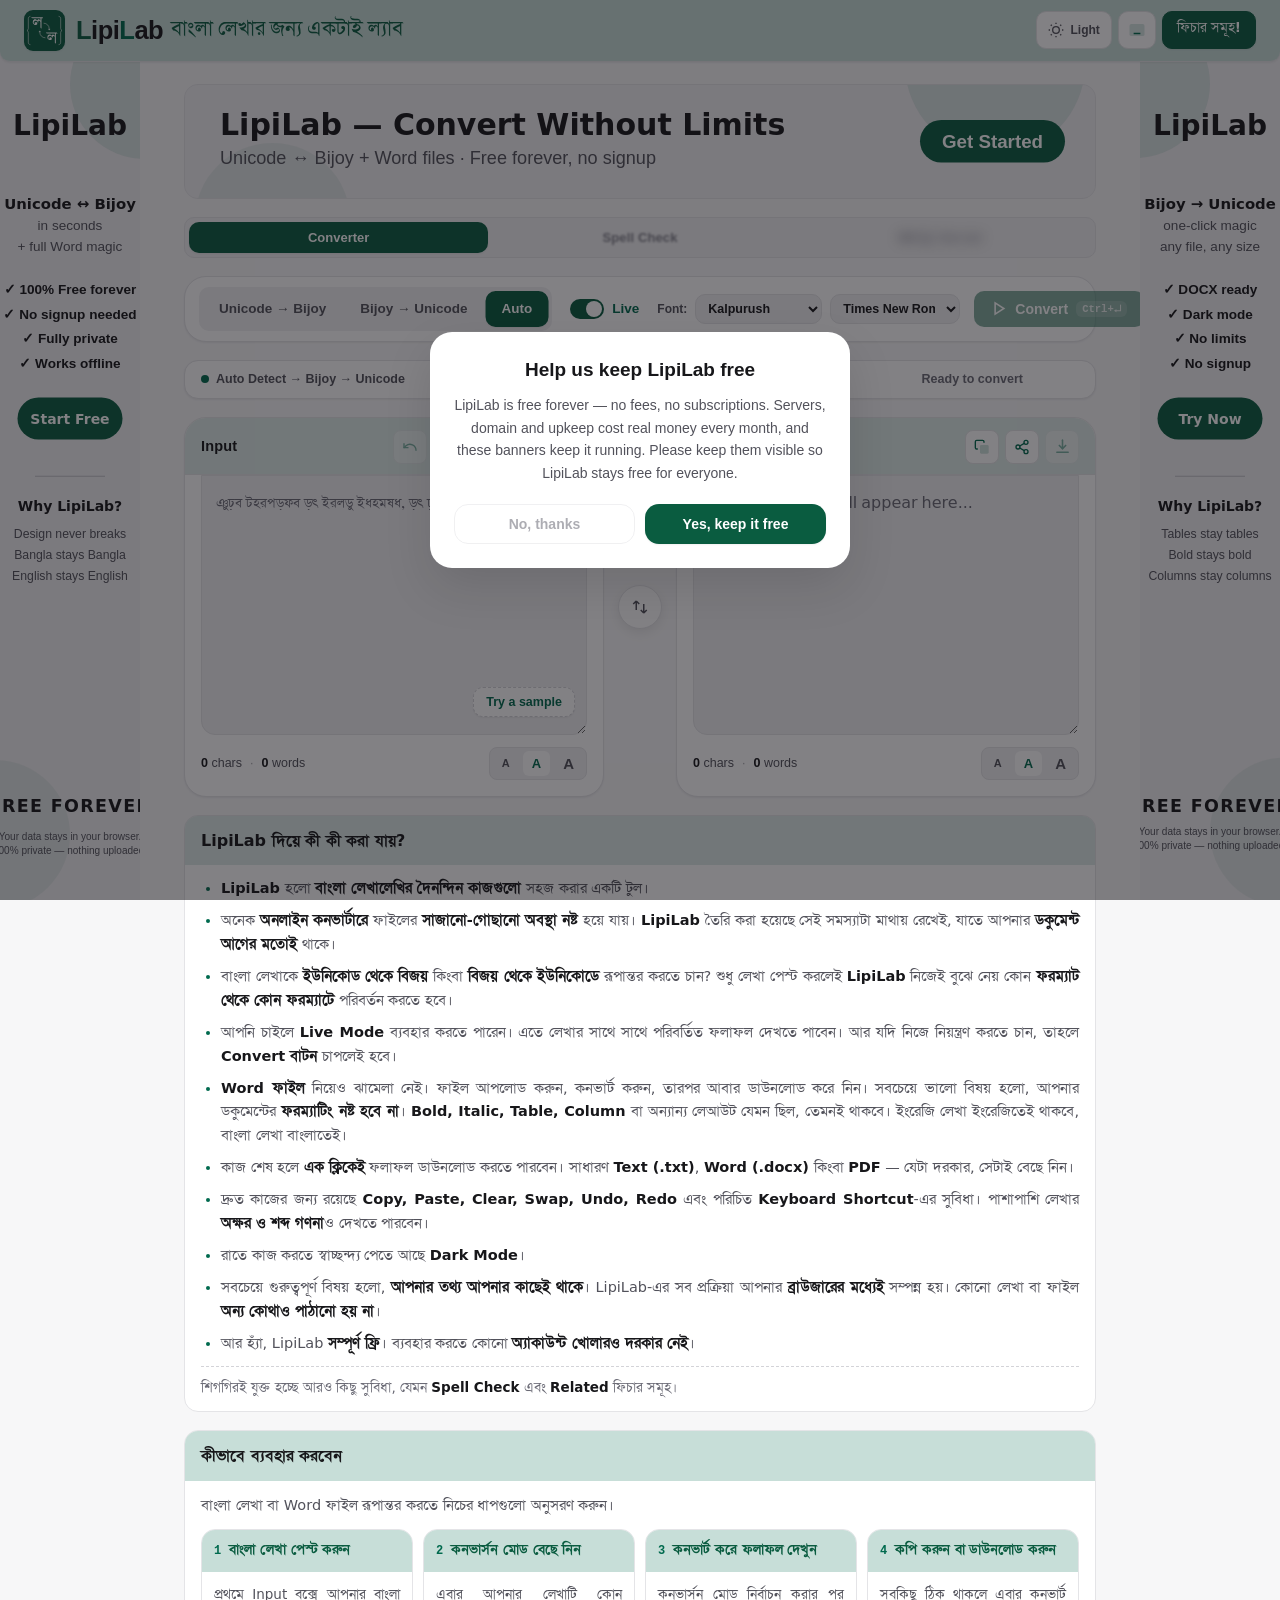
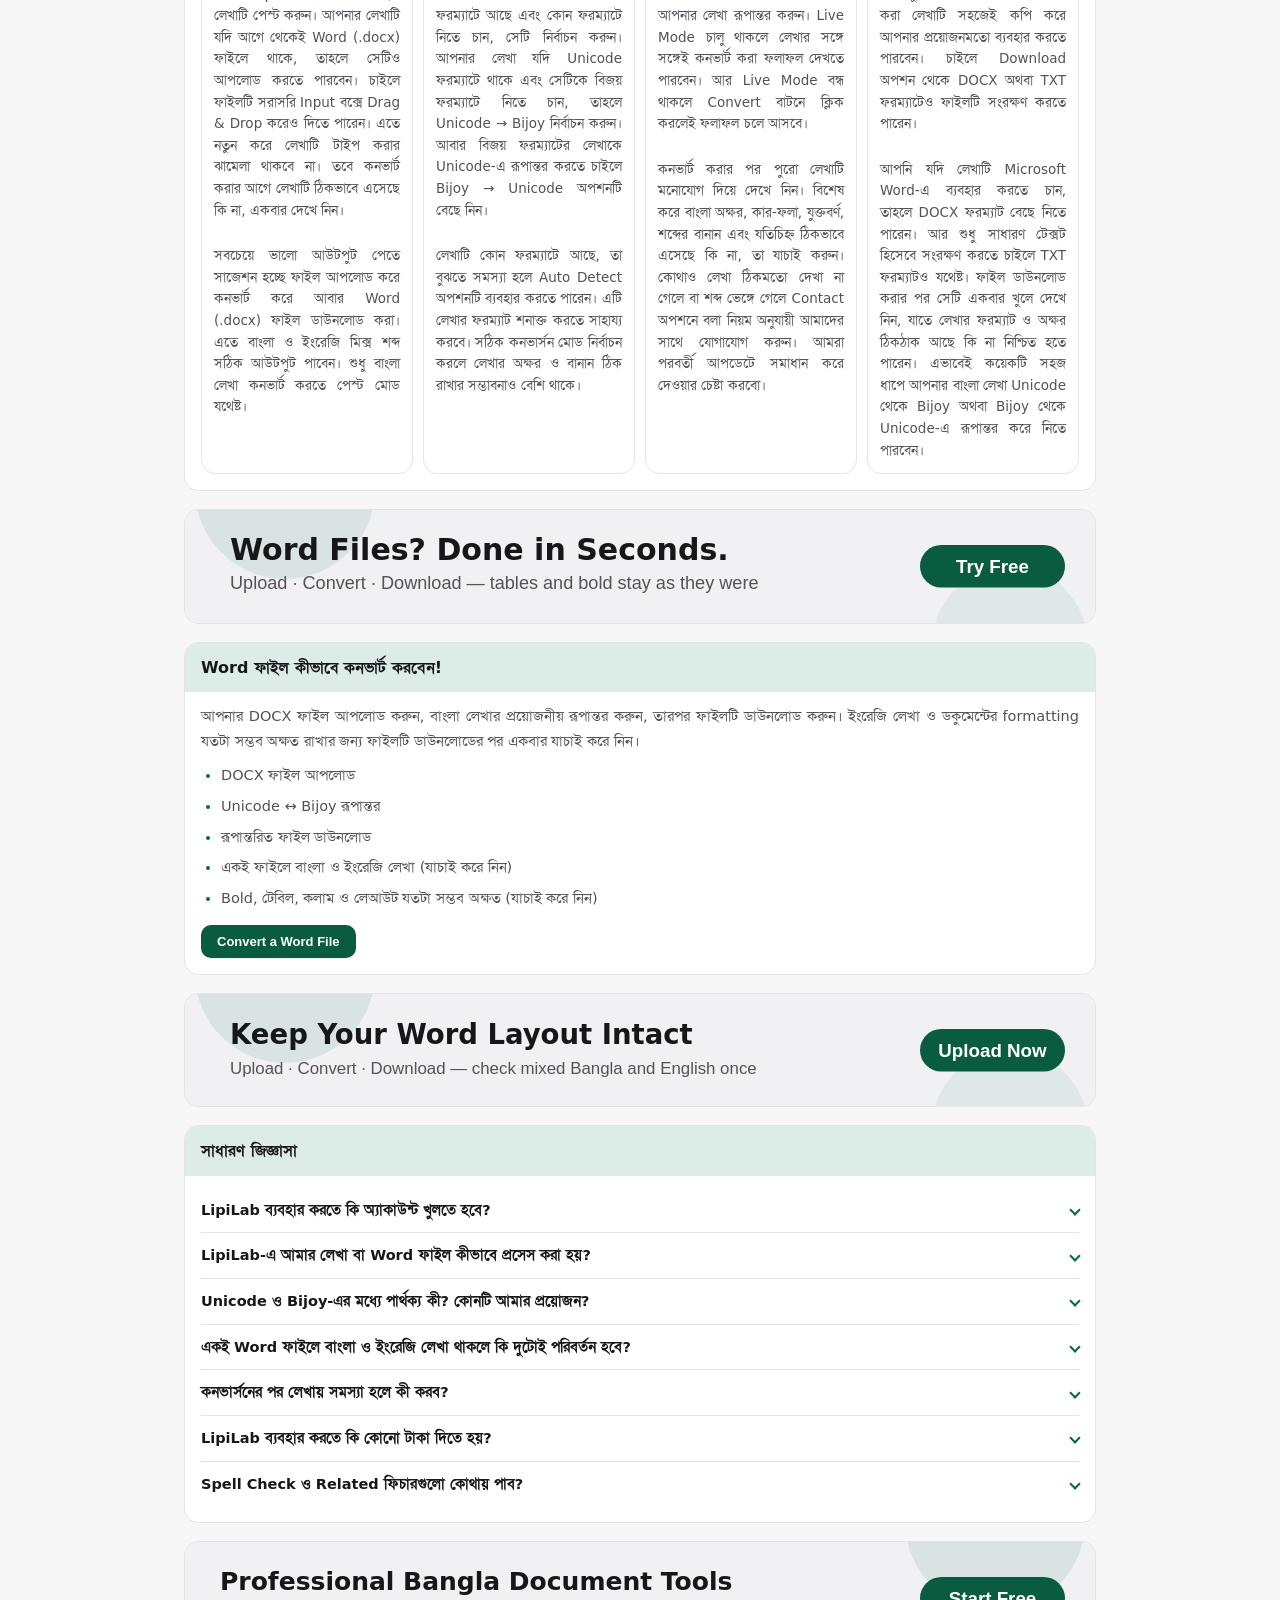
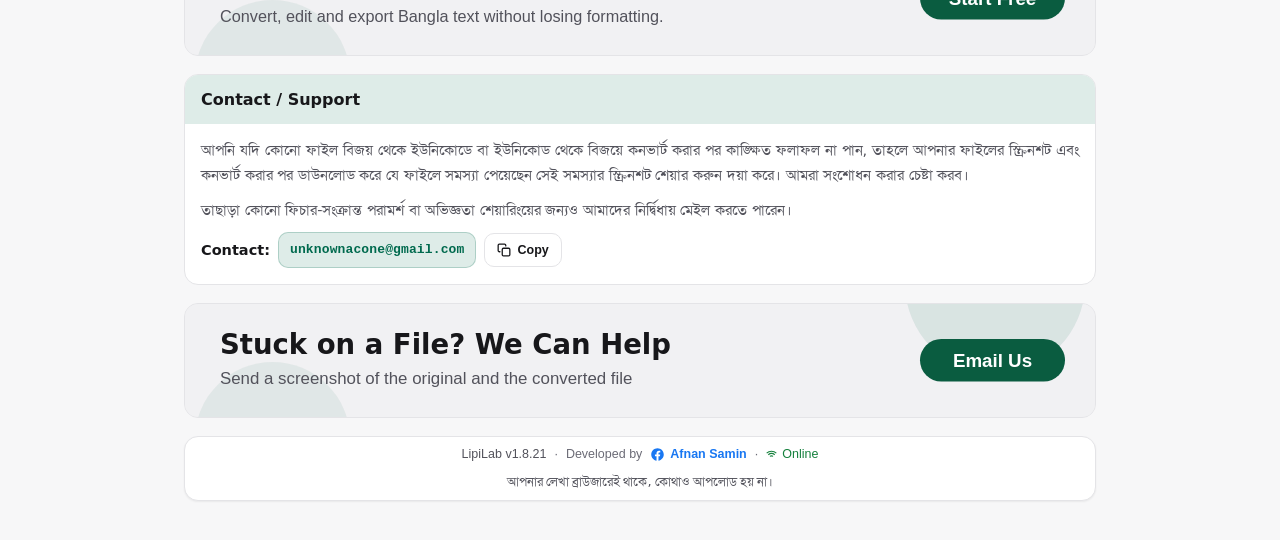
==== commit f7075e1f: "added files via upload" ====
--- a/index.html
+++ b/index.html
@@ -1,5 +1,5 @@
 <!DOCTYPE html>
-<html lang="en" data-theme="light">
+<html lang="bn" data-theme="light">
 <head>
 <meta charset="UTF-8" />
 <meta name="viewport" content="width=device-width, initial-scale=1.0" />
@@ -10,10 +10,14 @@
 <meta property="og:description" content="Convert Bangla Unicode and Bijoy text and Word files. Free, private, no signup." />
 <meta property="og:type" content="website" />
 <meta property="og:url" content="https://lipilab.pro.bd" />
-<meta property="og:locale" content="en_US" />
-<meta name="twitter:card" content="summary" />
+<meta property="og:locale" content="bn_BD" />
+<meta property="og:image" content="https://lipilab.pro.bd/og-cover.png" />
+<meta property="og:image:width" content="1200" />
+<meta property="og:image:height" content="630" />
+<meta name="twitter:card" content="summary_large_image" />
 <meta name="twitter:title" content="LipiLab — Bangla Unicode ↔ Bijoy Converter" />
 <meta name="twitter:description" content="Convert Bangla Unicode and Bijoy text and Word files. Free, private, no signup." />
+<meta name="twitter:image" content="https://lipilab.pro.bd/og-cover.png" />
 <link rel="canonical" href="https://lipilab.pro.bd" />
 <title>LipiLab — Bangla Unicode ↔ Bijoy Converter</title>
 <link rel="icon" type="image/svg+xml" href="favicon.svg?v=2" />
@@ -31,7 +35,7 @@
 <!-- UI + Bangla web fonts are self-hosted in /fonts and declared at the top of
      styles.css — no Google Fonts, no maateen.me, no network request at all. -->
 
-<link rel="stylesheet" href="styles.css?v=102">
+<link rel="stylesheet" href="styles.css?v=106">
 </head>
 <body>
 
@@ -135,8 +139,8 @@
           <path d="M6 9h.01M10 9h.01M14 9h.01M18 9h.01M6 13h.01M10 13h.01M14 13h.01M18 13h.01M7.5 16.5h9"/>
         </svg>
       </button>
-      <button class="features-btn" id="features-open-btn" type="button" aria-controls="info-box" title="Go to Features">
-        <span class="features-btn__label" id="features-btn-label">Features</span>
+      <button class="features-btn" id="features-open-btn" type="button" aria-controls="info-box" title="ফিচার সমূহ!">
+        <span class="features-btn__label" id="features-btn-label">ফিচার সমূহ!</span>
       </button>
     </nav>
   </header>
@@ -644,6 +648,7 @@
       <svg class="icon" width="11" height="11" viewBox="0 0 24 24" fill="none" stroke="currentColor" stroke-width="2.5" aria-hidden="true"><path d="M5 12.55a11 11 0 0 1 14.08 0"/><path d="M1.42 9a16 16 0 0 1 21.16 0"/><path d="M8.53 16.11a6 6 0 0 1 6.95 0"/><line x1="12" y1="20" x2="12.01" y2="20"/></svg>
       <span id="offline-indicator-text">Online</span>
     </span>
+    <p class="app-credit__privacy">আপনার লেখা ব্রাউজারেই থাকে, কোথাও আপলোড হয় না।</p>
   </footer>
 
 </div>
@@ -799,6 +804,6 @@
 
 <script src="partner.js?v=14"></script>
 <script src="engine.js?v=1"></script>
-<script src="app.js?v=52"></script>
+<script src="app.js?v=54"></script>
 </body>
 </html>
--- a/styles.css
+++ b/styles.css
@@ -645,6 +645,11 @@
 }
 .app-credit__link:hover{ text-decoration:underline; }
 .app-credit__fb-icon{ flex-shrink:0; }
+.app-credit__privacy{
+  flex:1 0 100%; margin:2px 0 0; text-align:center;
+  font-family:var(--font-kalpurush); font-size:13px; font-weight:500; line-height:1.45;
+  color:var(--text-secondary);
+}
 
 /* ---- Slots (paste partner embed code inside the divs) ---- */
 .pl-slot{
@@ -961,7 +966,7 @@
    Each has a 2s progress bar and a manual close (X). */
 .notif-container{
   position:fixed; top:calc(var(--app-header-h, 64px) + 12px); right:16px;
-  z-index:80; display:flex; flex-direction:column; align-items:flex-end; gap:10px;
+  z-index:80; display:flex; flex-direction:column; align-items:flex-end; gap:5px;
   /* The container — not the card — carries the sizing. 360px is the desktop
    ideal; on anything narrower it shrinks with the viewport. box-sizing keeps
    width + right offset within 100vw so the stack never overflows.
@@ -972,22 +977,22 @@
   pointer-events:none;
 }
 .notif{
-  position:relative; display:flex; align-items:flex-start; gap:10px;
+  position:relative; display:flex; align-items:flex-start; gap:8px;
   /* Size to the message, never wider than needed: the column items shrink to
      their content and the card caps at the container width. A short message
      stays a short card instead of stretching across the whole screen. */
   width:max-content; max-width:100%;
-  padding:11px 12px 14px; border-radius:5px;
+  padding:8px 10px 11px; border-radius:5px;
   background:var(--surface); border:1px solid var(--border);
   box-shadow:var(--shadow-lg); overflow:hidden; pointer-events:auto;
   animation:notifIn var(--dur-med) var(--ease);
 }
 .notif--out{ animation:notifOut var(--dur-fast) var(--ease) forwards; }
-.notif__icon{ flex:0 0 auto; width:20px; height:20px; display:block; margin-top:1px; }
+.notif__icon{ flex:0 0 auto; width:16px; height:16px; display:block; margin-top:1px; }
 .notif--success .notif__icon{ color:var(--accent); }
 .notif--error .notif__icon{ color:var(--danger); }
 .notif--info .notif__icon{ color:var(--accent); }
-.notif__msg{ flex:1 1 auto; font-size:17px; font-weight:600; line-height:1.45; color:var(--text); margin:0; word-break:break-word; }
+.notif__msg{ flex:1 1 auto; font-size:13.5px; font-weight:600; line-height:1.4; color:var(--text); margin:0; word-break:break-word; }
 .notif__close{
   flex:0 0 auto; width:22px; height:22px; display:grid; place-items:center;
   border:0; border-radius:var(--radius-sm); background:transparent; cursor:pointer;
@@ -1020,7 +1025,7 @@
 @media (max-width:600px){
   .notif-container{
     left:auto; right:5px; width:auto; max-width:min(250px, calc(100vw - 10px));
-    align-items:flex-end; gap:3px;
+    align-items:flex-end; gap:1.5px;
   }
   .notif{ padding:2px; gap:3px; }
   .notif__icon{ width:14px; height:14px; margin-top:1px; }
@@ -1105,7 +1110,7 @@
 @media (max-width:380px){
   .app-shell{ padding:76px 10px 22px; gap:10px; }
   /* brand font sizes are fluid via clamp, nothing to override here */
-  .features-btn{ padding:0 8px; font-size:10px; }
+  .features-btn{ padding:5px 8px; font-size:12px; }
   .direction-selector__label{ padding:7px 8px; font-size:11.5px; }
   .live-toggle__text{ font-size:12px; }
   .btn--convert{ font-size:13px; padding:9px 10px; }
@@ -1371,11 +1376,11 @@
 /* ---- Features button (header section navigator) ---- */
 .features-btn{
   display:inline-flex; flex-direction:row; align-items:center; justify-content:center; gap:7px;
-  height:38px; padding:0 14px; flex:0 0 auto; overflow:hidden;
+  height:auto; min-height:38px; padding:7px 14px; flex:0 0 auto; overflow:visible;
   border:1px solid var(--primary); border-radius:10px;
   background:var(--primary); color:var(--primary-contrast);
-  font-family:var(--font-body); font-size:12.5px; font-weight:600;
-  letter-spacing:.01em; line-height:1; cursor:pointer; white-space:nowrap;
+  font-family:var(--font-kalpurush); font-size:13.5px; font-weight:600;
+  letter-spacing:0; line-height:1.3; cursor:pointer; white-space:nowrap;
   box-shadow:var(--shadow-sm);
   transition:background var(--dur-fast) var(--ease), box-shadow var(--dur-fast) var(--ease),
              transform var(--dur-fast) var(--ease), width .22s cubic-bezier(.2,.7,.3,1);
@@ -1383,14 +1388,14 @@
 .features-btn:hover{ background:var(--primary-hover); border-color:var(--primary-hover); box-shadow:var(--shadow-md); }
 .features-btn:active{ transform:scale(.98); }
 .features-btn__label{
-  display:inline-block; overflow:hidden; text-overflow:ellipsis;
+  display:inline-block; overflow:visible;
   transition:opacity .12s ease, transform .12s ease;
 }
 .features-btn.is-swapping .features-btn__label{ opacity:0; transform:translateY(-3px); }
 /* Off-screen twin used only to measure the next label's natural width. */
 .nav-measure{
-  position:absolute; left:-9999px; top:0; width:auto; height:0;
-  overflow:hidden; visibility:hidden; pointer-events:none;
+  position:absolute; left:-9999px; top:0; width:auto; height:auto;
+  overflow:visible; visibility:hidden; pointer-events:none;
 }
 @media (max-width:640px){
   /* 34px row on phones: same geometry, tighter type, so the brand tagline
@@ -1402,7 +1407,7 @@
     justify-content:center; border-radius:9px;
   }
   .theme-toggle__label{ display:none; }
-  .features-btn{ height:34px; padding:0 10px; font-size:10.5px; border-radius:9px; }
+  .features-btn{ min-height:34px; height:auto; padding:5px 10px; font-size:12.5px; border-radius:9px; }
 }
 
 /* ---- Back-to-top ---- */
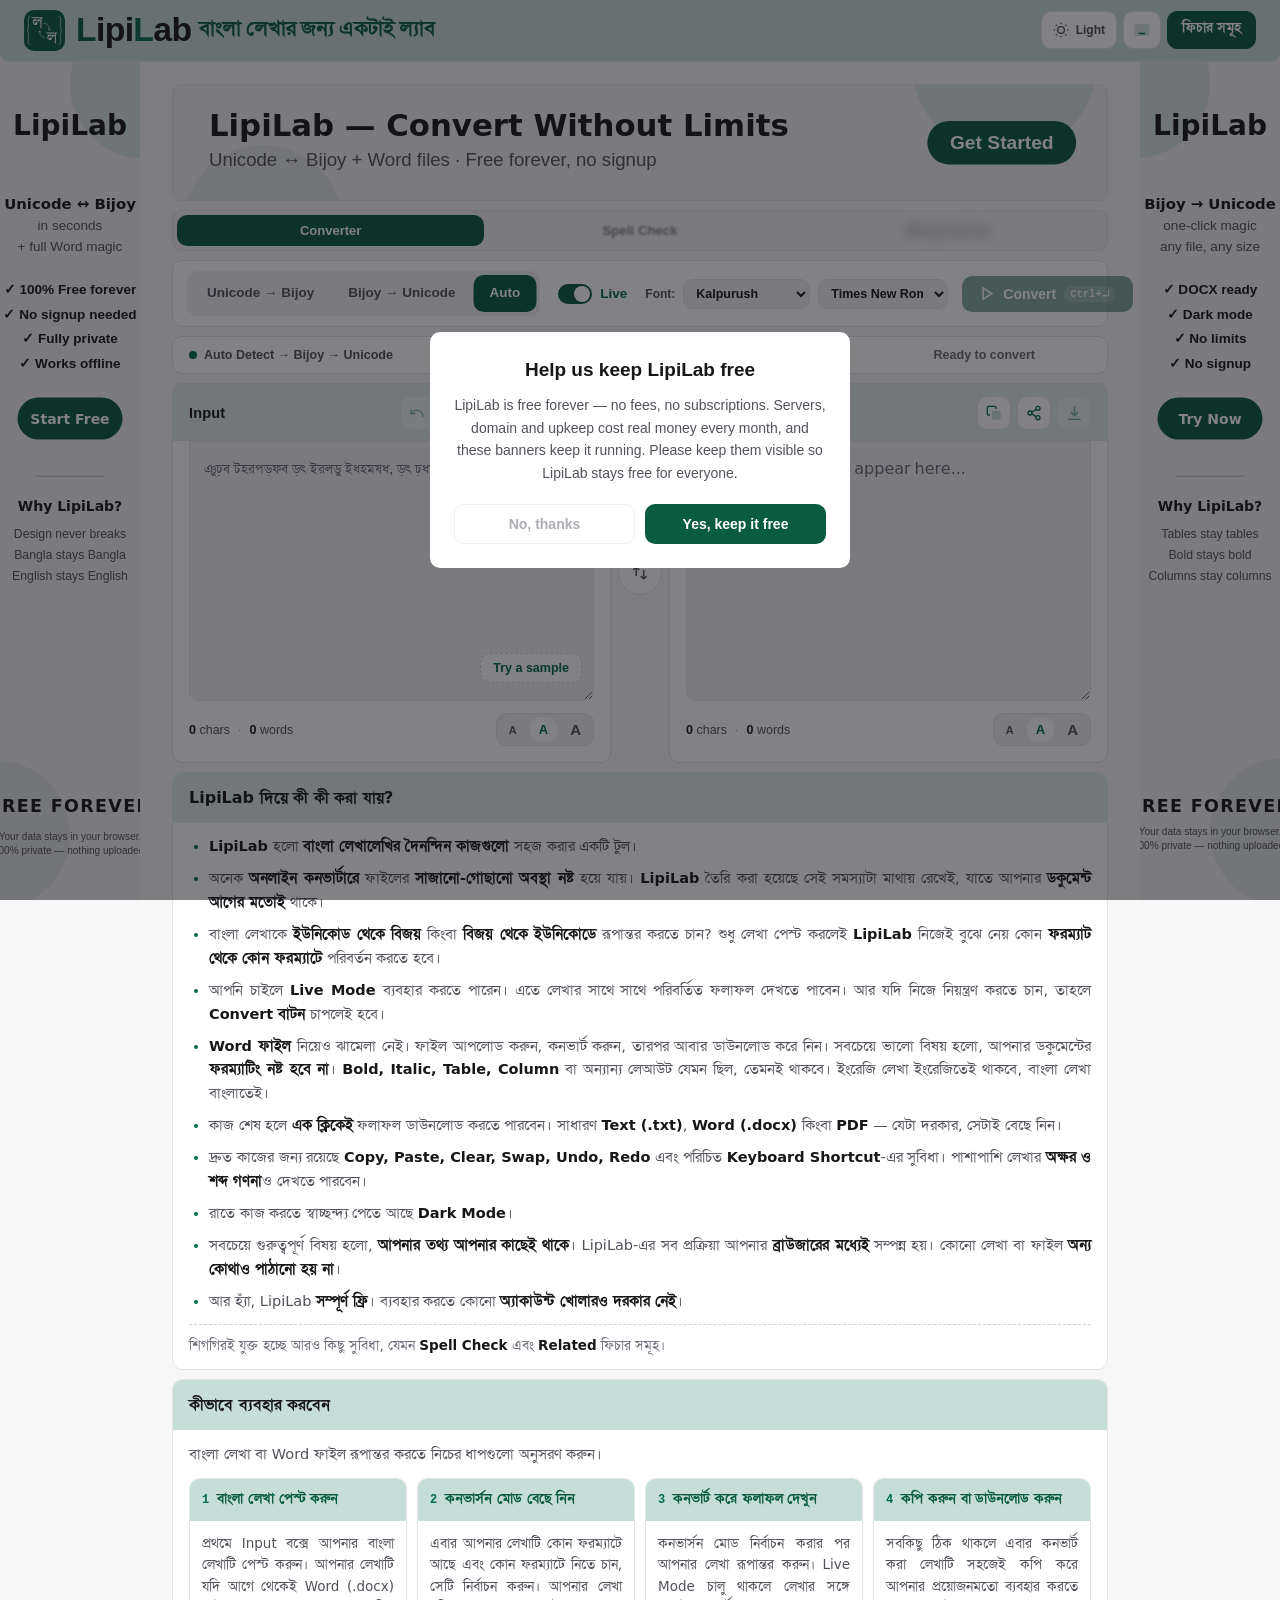
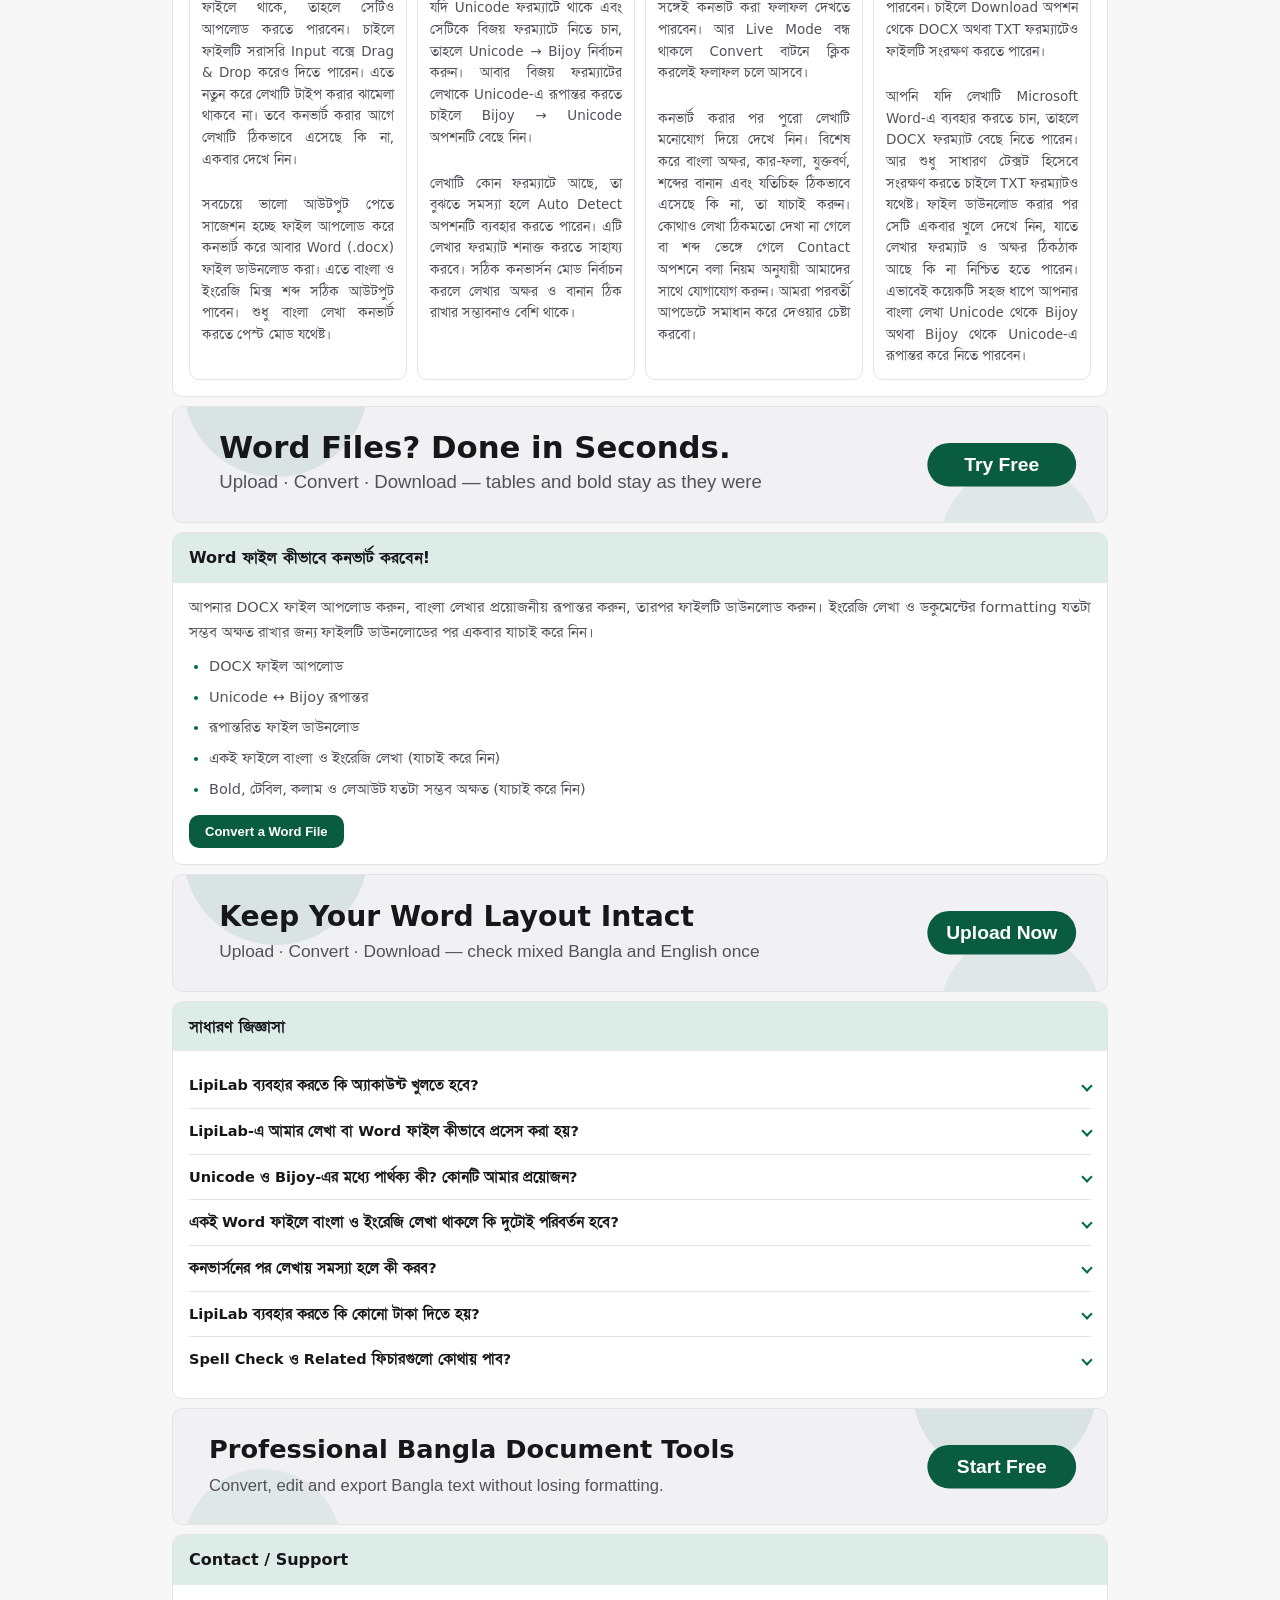
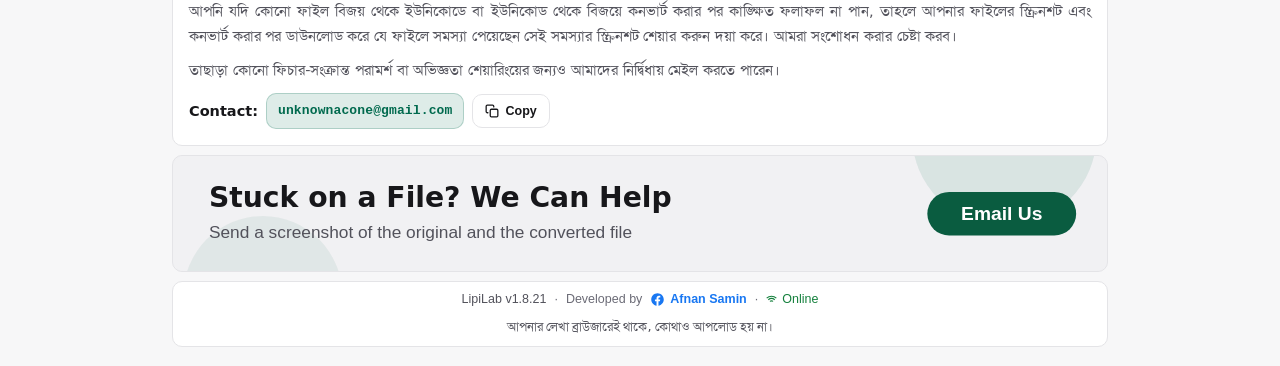
==== commit 714fcc17: "added files via upload" ====
--- a/index.html
+++ b/index.html
@@ -35,7 +35,7 @@
 <!-- UI + Bangla web fonts are self-hosted in /fonts and declared at the top of
      styles.css — no Google Fonts, no maateen.me, no network request at all. -->
 
-<link rel="stylesheet" href="styles.css?v=106">
+<link rel="stylesheet" href="styles.css?v=122">
 </head>
 <body>
 
@@ -110,7 +110,7 @@
   <!-- PARTNER MEDIA CODE GOES HERE (tall media unit, ~160x600). Real code in PARTNER.railRight replaces this demo. -->
 </div>
 
-<header class="app-header" role="banner" style="top:0;left:0;right:0;margin:0;border-top-left-radius:0;border-top-right-radius:0;border-bottom-left-radius:10px;border-bottom-right-radius:10px;">
+<header class="app-header" role="banner" style="top:0;left:0;right:0;margin:0;border-top-left-radius:0;border-top-right-radius:0;border-bottom-left-radius:var(--radius);border-bottom-right-radius:var(--radius);">
     <div class="app-header__brand">
       <img class="app-logo" src="logo-full.svg?v=2" width="36" height="36" alt="" />
       <div class="app-brand-text">
@@ -139,8 +139,8 @@
           <path d="M6 9h.01M10 9h.01M14 9h.01M18 9h.01M6 13h.01M10 13h.01M14 13h.01M18 13h.01M7.5 16.5h9"/>
         </svg>
       </button>
-      <button class="features-btn" id="features-open-btn" type="button" aria-controls="info-box" title="ফিচার সমূহ!">
-        <span class="features-btn__label" id="features-btn-label">ফিচার সমূহ!</span>
+      <button class="features-btn" id="features-open-btn" type="button" aria-controls="info-box" title="ফিচার সমূহ">
+        <span class="features-btn__label" id="features-btn-label">ফিচার সমূহ</span>
       </button>
     </nav>
   </header>
@@ -148,7 +148,7 @@
 <div class="app-shell">
 
   <div class="pl-slot pl-slot--wide" id="spot-top" aria-label="Notice">
-    <svg viewBox="0 0 728 90" width="100%" style="display:block;height:auto;border-radius:6px" role="img" aria-label="LipiLab top banner">
+    <svg viewBox="0 0 728 90" width="100%" style="display:block;height:auto;border-radius:var(--radius)" role="img" aria-label="LipiLab top banner">
       <defs>
         </defs>
       <rect width="728" height="90" class="bn-bg"/>
@@ -486,7 +486,7 @@
   </div>
 
   <div class="pl-slot pl-slot--wide" id="spot-bottom" aria-label="Notice">
-    <svg viewBox="0 0 728 90" width="100%" style="display:block;height:auto;border-radius:6px" role="img" aria-label="LipiLab bottom banner">
+    <svg viewBox="0 0 728 90" width="100%" style="display:block;height:auto;border-radius:var(--radius)" role="img" aria-label="LipiLab bottom banner">
       <defs>
         </defs>
       <rect width="728" height="90" class="bn-bg"/>
@@ -522,7 +522,7 @@
   </div>
 
   <div class="pl-slot pl-slot--wide" id="spot-after-word" aria-label="Notice">
-    <svg viewBox="0 0 728 90" width="100%" style="display:block;height:auto;border-radius:6px" role="img" aria-label="LipiLab Word banner">
+    <svg viewBox="0 0 728 90" width="100%" style="display:block;height:auto;border-radius:var(--radius)" role="img" aria-label="LipiLab Word banner">
       <defs>
         </defs>
       <rect width="728" height="90" class="bn-bg"/>
@@ -582,7 +582,7 @@
   </div>
 
   <div class="pl-slot pl-slot--wide" id="spot-mid" aria-label="Notice">
-    <svg viewBox="0 0 728 90" width="100%" style="display:block;height:auto;border-radius:6px" role="img" aria-label="LipiLab mid banner">
+    <svg viewBox="0 0 728 90" width="100%" style="display:block;height:auto;border-radius:var(--radius)" role="img" aria-label="LipiLab mid banner">
       <defs>
         </defs>
       <rect width="728" height="90" class="bn-bg"/>
@@ -615,7 +615,7 @@
   </div>
 
   <div class="pl-slot pl-slot--wide" id="spot-after-support" aria-label="Notice">
-    <svg viewBox="0 0 728 90" width="100%" style="display:block;height:auto;border-radius:6px" role="img" aria-label="LipiLab support banner">
+    <svg viewBox="0 0 728 90" width="100%" style="display:block;height:auto;border-radius:var(--radius)" role="img" aria-label="LipiLab support banner">
       <defs>
         </defs>
       <rect width="728" height="90" class="bn-bg"/>
@@ -771,7 +771,7 @@
     <span class="post-note__timer" id="post-note-timer">10s</span>
   </div>
   <div class="post-note__body" id="post-note-body">
-    <svg viewBox="0 0 300 100" width="100%" style="display:block;height:auto;border-radius:6px" role="img" aria-label="LipiLab small banner">
+    <svg viewBox="0 0 300 100" width="100%" style="display:block;height:auto;border-radius:var(--radius)" role="img" aria-label="LipiLab small banner">
       <defs>
         </defs>
       <rect width="300" height="100" class="bn-bg"/>
@@ -804,6 +804,6 @@
 
 <script src="partner.js?v=14"></script>
 <script src="engine.js?v=1"></script>
-<script src="app.js?v=54"></script>
+<script src="app.js?v=57"></script>
 </body>
 </html>
--- a/styles.css
+++ b/styles.css
@@ -181,14 +181,15 @@
   --danger-soft:#fde8e8;
 
   /* neutral shadows only - no coloured glows (slop rule 5) */
-  --shadow-sm:0 1px 2px rgba(0,0,0,.06);
-  --shadow-md:0 4px 12px rgba(0,0,0,.08);
-  --shadow-lg:0 20px 48px rgba(0,0,0,.12);
-
-  --radius-sm:8px;
-  --radius-md:14px;
-  --radius-lg:22px;
-  --radius-pill:10px;
+  --shadow-sm:none;
+  --shadow-md:none;
+  --shadow-lg:none;
+
+  --radius:10px;
+  --radius-sm:var(--radius);
+  --radius-md:var(--radius);
+  --radius-lg:var(--radius);
+  --radius-pill:var(--radius);
 
   /* Latin is the platform's own UI font (Segoe UI / San Francisco / Roboto).
      Nothing is downloaded for it, so the page renders identically offline.
@@ -235,9 +236,9 @@
   --danger:#f87171;
   --danger-soft:#3a1a1a;
 
-  --shadow-sm:0 1px 2px rgba(0,0,0,.3);
-  --shadow-md:0 4px 12px rgba(0,0,0,.35);
-  --shadow-lg:0 20px 48px rgba(0,0,0,.5);
+  --shadow-sm:none;
+  --shadow-md:none;
+  --shadow-lg:none;
 }
 
 @font-face{
@@ -279,7 +280,7 @@
 
 /* ---- Background layer ---- */
 /* ---- Shell / layout ---- */
-.app-shell{ position:relative; z-index:1; max-width:1180px; margin:0 auto; padding:84px 24px 40px; display:flex; flex-direction:column; gap:18px; min-height:100vh; }
+.app-shell{ position:relative; z-index:1; max-width:1180px; margin:0 auto; padding:84px 12px 20px; display:flex; flex-direction:column; gap:9px; min-height:100vh; }
 
 /* ---- App header ----
    Stays fixed to the top of the viewport at all times (z-index 30), but sits
@@ -292,7 +293,7 @@
   background:var(--header-tint); /* brighter green strip, fixed to the top */
   border:0; border-bottom:1px solid var(--border);
   border-top-left-radius:0 !important; border-top-right-radius:0 !important;
-  border-bottom-left-radius:10px !important; border-bottom-right-radius:10px !important;
+  border-bottom-left-radius:var(--radius) !important; border-bottom-right-radius:var(--radius) !important;
   box-shadow:var(--shadow-sm);
   box-sizing:border-box;
 }
@@ -304,7 +305,7 @@
 /* Logo restored to its original badge: a green rounded square with a white
    Bangla "ল" inside, scaled fluidly with the viewport. */
 .app-logo{
-  display:block; border-radius:9px; box-shadow:var(--shadow-sm);
+  display:block; border-radius:var(--radius); box-shadow:var(--shadow-sm);
   user-select:none; -webkit-user-select:none; pointer-events:none;
   width:clamp(34px, calc(29px + 0.9vw), 42px);
   height:clamp(34px, calc(29px + 0.9vw), 42px);
@@ -324,18 +325,13 @@
    growing on a wide desktop. 22px @1400 -> ~19px @390 -> 17px @320. */
 .app-brand-name{
   font-family:var(--font-display); font-weight:700; letter-spacing:-.02em; white-space:nowrap;
-  /* was clamp(16px, calc(13px + 0.64vw), 22px) - bumped up for a bolder wordmark */
-  font-size:clamp(18px, calc(14px + 0.9vw), 26px);
-}
-/* Tagline: no background box, no border - plain green text written straight
-   out beside / under the wordmark.
-   font-size is the wordmark clamp minus 5px at every viewport, so the gap
-   between the two never changes. */
+  font-size:clamp(27px, calc(23.4px + 0.81vw), 36px);
+  line-height:1;
+}
 .app-brand-tagline{
-  font-family:var(--font-kalpurush); font-weight:600; color:var(--primary);
+  font-family:var(--font-kalpurush); font-weight:700; color:var(--primary);
   background:none; border:0; border-radius:0; padding:0;
   white-space:nowrap; display:block; line-height:1.35;
-  /* wordmark clamp(18px, 14px + 0.9vw, 26px) minus 5px */
   font-size:clamp(13px, calc(9px + 0.9vw), 21px);
 }
 .app-header__actions{ display:flex; align-items:center; gap:6px; flex:0 0 auto; }
@@ -344,7 +340,7 @@
    system: a 38px row, 10px radius, 12.5px labels. Ghost buttons for utility
    actions, one solid primary button for the single real CTA. */
 .app-header__actions .icon-btn{
-  width:38px; height:38px; border-radius:10px;
+  width:38px; height:38px; border-radius:var(--radius);
   background:transparent; border:1px solid transparent;
   color:var(--text-secondary); box-shadow:none;
 }
@@ -385,7 +381,7 @@
 /* Theme toggle: icon + current mode side by side, matching the row height. */
 .app-header__actions #theme-toggle-btn{
   width:auto; height:38px; min-width:0; padding:0 11px;
-  flex-direction:row; gap:7px; border-radius:10px;
+  flex-direction:row; gap:7px; border-radius:var(--radius);
   background:var(--surface); border:1px solid var(--border);
   color:var(--text-secondary); box-shadow:none;
 }
@@ -465,10 +461,10 @@
 }
 /* Desktop shows the full direction labels; the short forms are mobile-only. */
 .dir-label--short{ display:none; }
-.btn__kbd{ font-family:var(--font-mono); font-size:10.5px; font-weight:600; opacity:.85; background:rgba(255,255,255,.18); padding:2px 6px; border-radius:6px; }
+.btn__kbd{   font-family:var(--font-mono); font-size:10.5px; font-weight:600; opacity:.85; background:rgba(255,255,255,.18); padding:2px 6px; border-radius:var(--radius); }
 
 /* ---- Panels ---- */
-.app-panels{ display:grid; grid-template-columns:1fr auto 1fr; gap:14px; align-items:stretch; }
+.app-panels{ display:grid; grid-template-columns:1fr auto 1fr; gap:7px; align-items:stretch; }
 .panel{
   background:var(--surface); border:1px solid var(--border); border-radius:var(--radius-lg);
   box-shadow:var(--shadow-sm); display:flex; flex-direction:column; overflow:hidden;
@@ -561,7 +557,7 @@
 .stat__separator{ opacity:.5; }
 .panel__font-size{ display:flex; gap:4px; background:var(--surface-alt); border:1px solid var(--border); border-radius:var(--radius-sm); padding:3px; }
 .font-size-btn{
-  border:0; background:none; cursor:pointer; color:var(--text-secondary); border-radius:6px; padding:4px 9px; font-weight:700;
+  border:0; background:none; cursor:pointer; color:var(--text-secondary); border-radius:var(--radius); padding:4px 9px; font-weight:700;
   transition:background var(--dur-fast) var(--ease), color var(--dur-fast) var(--ease);
 }
 .font-size-btn[data-size="small"]{ font-size:11px; }
@@ -594,13 +590,13 @@
 .docx-strip.show{ display:flex; }
 .docx-strip__icon{ color:var(--accent); flex-shrink:0; }
 .docx-strip__text{ flex:1; min-width:0; overflow:hidden; text-overflow:ellipsis; white-space:nowrap; color:var(--text); font-weight:600; }
-.docx-strip__clear{ border:0; background:none; cursor:pointer; color:var(--text-secondary); width:24px; height:24px; border-radius:6px; display:flex; align-items:center; justify-content:center; flex-shrink:0; }
+.docx-strip__clear{ border:0; background:none; cursor:pointer; color:var(--text-secondary); width:24px; height:24px; border-radius:var(--radius); display:flex; align-items:center; justify-content:center; flex-shrink:0; }
 .docx-strip__clear:hover{ color:var(--danger); background:var(--danger-soft); }
 
 /* ---- Status bar ---- */
 .app-statusbar{
   display:flex; align-items:center; justify-content:space-between; gap:12px;
-  background:var(--surface); border:1px solid var(--border); border-radius:14px !important;
+  background:var(--surface); border:1px solid var(--border); border-radius:var(--radius) !important;
   padding:9px 16px; font-size:12.5px; box-shadow:var(--shadow-sm); flex-wrap:wrap;
 }
 .statusbar__row{ display:flex; align-items:center; }
@@ -913,7 +909,7 @@
 }
 .shortcuts-list__item:last-child{ border-bottom:0; }
 .shortcuts-list__keys{ display:flex; align-items:center; gap:3px; margin:0; justify-content:flex-end; }
-.shortcuts-list__keys kbd{ font-family:var(--font-mono); font-size:11px; font-weight:600; background:var(--surface-alt); border:1px solid var(--border-strong); border-bottom-width:2px; border-radius:6px; padding:3px 7px; color:var(--text); }
+.shortcuts-list__keys kbd{ font-family:var(--font-mono); font-size:11px; font-weight:600; background:var(--surface-alt); border:1px solid var(--border-strong); border-bottom-width:2px; border-radius:var(--radius); padding:3px 7px; color:var(--text); }
 .shortcuts-list__keys span{ color:var(--text-faint); font-size:11px; }
 .shortcuts-list__desc{ margin:0; font-size:12.5px; color:var(--text-secondary); text-align:left; white-space:nowrap; }
 /* ---- "Missing converter character" report modal ---- */
@@ -983,31 +979,32 @@
      stays a short card instead of stretching across the whole screen. */
   width:max-content; max-width:100%;
   padding:8px 10px 11px; border-radius:5px;
-  background:var(--surface); border:1px solid var(--border);
+  background:var(--primary); border:1px solid var(--primary);
+  color:var(--primary-contrast);
   box-shadow:var(--shadow-lg); overflow:hidden; pointer-events:auto;
   animation:notifIn var(--dur-med) var(--ease);
 }
 .notif--out{ animation:notifOut var(--dur-fast) var(--ease) forwards; }
-.notif__icon{ flex:0 0 auto; width:16px; height:16px; display:block; margin-top:1px; }
-.notif--success .notif__icon{ color:var(--accent); }
-.notif--error .notif__icon{ color:var(--danger); }
-.notif--info .notif__icon{ color:var(--accent); }
-.notif__msg{ flex:1 1 auto; font-size:13.5px; font-weight:600; line-height:1.4; color:var(--text); margin:0; word-break:break-word; }
+.notif__icon{ flex:0 0 auto; width:16px; height:16px; display:block; margin-top:1px; color:var(--primary-contrast); }
+.notif--success .notif__icon{ color:var(--primary-contrast); }
+.notif--error .notif__icon{ color:color-mix(in srgb, #fff 82%, var(--danger)); }
+.notif--info .notif__icon{ color:var(--primary-contrast); }
+.notif__msg{ flex:1 1 auto; font-size:13.5px; font-weight:600; line-height:1.4; color:var(--primary-contrast); margin:0; word-break:break-word; }
 .notif__close{
   flex:0 0 auto; width:22px; height:22px; display:grid; place-items:center;
   border:0; border-radius:var(--radius-sm); background:transparent; cursor:pointer;
-  color:var(--text-secondary); padding:0; transition:background var(--dur-fast) var(--ease), color var(--dur-fast) var(--ease);
-}
-.notif__close:hover{ background:var(--surface-alt); color:var(--text); }
-.notif__close:focus-visible{ outline:2px solid var(--accent); outline-offset:1px; }
+  color:var(--primary-contrast); opacity:.78; padding:0; transition:background var(--dur-fast) var(--ease), color var(--dur-fast) var(--ease), opacity var(--dur-fast) var(--ease);
+}
+.notif__close:hover{ background:color-mix(in srgb, var(--primary-contrast) 16%, transparent); color:var(--primary-contrast); opacity:1; }
+.notif__close:focus-visible{ outline:2px solid var(--primary-contrast); outline-offset:1px; }
 .notif__close .icon{ width:13px; height:13px; }
 /* the draining 2s bar */
 .notif__bar{
   position:absolute; left:0; bottom:0; height:3px; width:100%;
-  background:var(--accent); transform-origin:left center;
+  background:color-mix(in srgb, var(--primary-contrast) 55%, transparent); transform-origin:left center;
   animation:notifBar 2s linear forwards;
 }
-.notif--error .notif__bar{ background:var(--danger); }
+.notif--error .notif__bar{ background:color-mix(in srgb, #fff 70%, var(--danger)); }
 /* hovering pauses the countdown so a message can be read / copied */
 .notif:hover .notif__bar{ animation-play-state:paused; }
 
@@ -1027,7 +1024,7 @@
     left:auto; right:5px; width:auto; max-width:min(250px, calc(100vw - 10px));
     align-items:flex-end; gap:1.5px;
   }
-  .notif{ padding:2px; gap:3px; }
+  .notif{ padding:4px 6px 5px; gap:4px; }
   .notif__icon{ width:14px; height:14px; margin-top:1px; }
   .notif__msg{ font-size:14px; font-weight:600; line-height:1.32; padding-bottom:1px; }
   .notif__close{ width:22px; height:22px; margin:-1px -1px 0 0; }
@@ -1048,21 +1045,21 @@
 @media (max-width:640px){
   .howto-box__steps{ grid-template-columns:1fr; }
   .app-header__actions #shortcuts-open-btn{ display:none; }
-  .app-shell{ padding:76px 14px 28px; gap:14px; }
-  .app-header{ top:0 !important; left:0 !important; right:0 !important; padding:8px 14px; border-top-left-radius:0 !important; border-top-right-radius:0 !important; border-bottom-left-radius:10px !important; border-bottom-right-radius:10px !important; }
+  .app-shell{ padding:92px 7px 14px; gap:7px; }
+  .app-header{ top:0 !important; left:0 !important; right:0 !important; padding:8px 14px; border-top-left-radius:0 !important; border-top-right-radius:0 !important; border-bottom-left-radius:var(--radius) !important; border-bottom-right-radius:var(--radius) !important; }
   /* MOBILE ONLY.
-     Logo stays on the left, vertically centered with the text stack.
-     Beside it: LipiLab on the first line, tagline under LipiLab. */
+     Row 1: logo + LipiLab. Row 2: Bangla tagline under both. */
   .app-header__brand{
-    display:flex; flex:1 1 auto; min-width:0;
-    align-items:center; gap:8px; padding-right:5px;
+    display:grid; flex:1 1 auto; min-width:0;
+    grid-template-columns:auto 1fr;
+    grid-template-areas:"logo name" "tag tag";
+    align-items:center; column-gap:8px; row-gap:2px; padding-right:5px;
   }
-  .app-brand-text{
-    display:flex; flex-direction:column; align-items:flex-start;
-    gap:2px; min-width:0;
-  }
+  .app-logo{ grid-area:logo; }
+  .app-brand-text{ display:contents; }
+  .app-brand-name{ grid-area:name; align-self:center; }
   .app-brand-tagline{
-    white-space:normal; overflow-wrap:break-word; margin-top:0;
+    grid-area:tag; white-space:normal; overflow-wrap:break-word; margin-top:0;
   }
   .app-toolbar{ padding:10px; flex-direction:column; align-items:stretch; flex-wrap:nowrap; gap:10px; }
   /* Mobile: direction row 1, font row 2, Live + Convert together on row 3.
@@ -1108,7 +1105,7 @@
   .empty-hint{ right:22px; bottom:14px; }
 }
 @media (max-width:380px){
-  .app-shell{ padding:76px 10px 22px; gap:10px; }
+  .app-shell{ padding:92px 5px 11px; gap:5px; }
   /* brand font sizes are fluid via clamp, nothing to override here */
   .features-btn{ padding:5px 8px; font-size:12px; }
   .direction-selector__label{ padding:7px 8px; font-size:11.5px; }
@@ -1156,7 +1153,7 @@
 .tools-nav__btn--tease-heavy .tools-nav__tease{
   filter:blur(6.5px); opacity:.9; letter-spacing:.12em;
 }
-.tool-view{ display:flex; flex-direction:column; gap:14px; }
+.tool-view{ display:flex; flex-direction:column; gap:7px; }
 .tool-view[hidden]{ display:none; }
 .app-statusbar[hidden]{ display:none; }
 .app-toolbar[hidden]{ display:none; }
@@ -1165,7 +1162,7 @@
    still win when switching to another tool view. */
 #view-converter.tool-view{ display:grid; }
 #view-converter.tool-view[hidden]{ display:none; }
-#main-content{ display:flex; flex-direction:column; gap:18px; }
+#main-content{ display:flex; flex-direction:column; gap:9px; }
 .icon-btn:disabled{ opacity:.45; cursor:not-allowed; }
 .seg{ display:inline-flex; background:var(--accent-soft); border-radius:var(--radius-pill); padding:3px; gap:2px; }
 .seg__btn{
@@ -1217,7 +1214,7 @@
 .support-box__contact{ display:flex; align-items:center; flex-wrap:wrap; gap:8px; color:var(--text); font-weight:700; }
 .support-mail{
   display:inline-flex; align-items:center; justify-content:center;
-  padding:7px 12px; border-radius:10px;
+  padding:7px 12px; border-radius:var(--radius);
   background:var(--brand-tint-2); color:var(--accent);
   font-family:var(--font-mono); font-size:13px; font-weight:800;
   text-decoration:none; letter-spacing:.01em;
@@ -1226,7 +1223,7 @@
 .support-mail:hover{ background:var(--accent); color:var(--accent-contrast); }
 .support-copy{
   display:inline-flex; align-items:center; justify-content:center; gap:6px;
-  height:34px; padding:0 12px; border:1px solid var(--border); border-radius:10px;
+  height:34px; padding:0 12px; border:1px solid var(--border); border-radius:var(--radius);
   background:var(--surface); color:var(--text); cursor:pointer;
   font-family:var(--font-body); font-size:12.5px; font-weight:600; line-height:1;
   transition:background var(--dur-fast) var(--ease), color var(--dur-fast) var(--ease), border-color var(--dur-fast) var(--ease);
@@ -1377,9 +1374,9 @@
 .features-btn{
   display:inline-flex; flex-direction:row; align-items:center; justify-content:center; gap:7px;
   height:auto; min-height:38px; padding:7px 14px; flex:0 0 auto; overflow:visible;
-  border:1px solid var(--primary); border-radius:10px;
+  border:1px solid var(--primary); border-radius:var(--radius);
   background:var(--primary); color:var(--primary-contrast);
-  font-family:var(--font-kalpurush); font-size:13.5px; font-weight:600;
+  font-family:var(--font-kalpurush); font-size:13.5px; font-weight:700;
   letter-spacing:0; line-height:1.3; cursor:pointer; white-space:nowrap;
   box-shadow:var(--shadow-sm);
   transition:background var(--dur-fast) var(--ease), box-shadow var(--dur-fast) var(--ease),
@@ -1387,6 +1384,12 @@
 }
 .features-btn:hover{ background:var(--primary-hover); border-color:var(--primary-hover); box-shadow:var(--shadow-md); }
 .features-btn:active{ transform:scale(.98); }
+[data-theme="dark"] .features-btn{
+  background:#0a5c40; border-color:#0a5c40; color:#ffffff;
+}
+[data-theme="dark"] .features-btn:hover{
+  background:#0c6b4a; border-color:#0c6b4a; color:#ffffff;
+}
 .features-btn__label{
   display:inline-block; overflow:visible;
   transition:opacity .12s ease, transform .12s ease;
@@ -1401,21 +1404,21 @@
   /* 34px row on phones: same geometry, tighter type, so the brand tagline
      still has room beside the buttons. The theme caption is desktop-only. */
   .app-header__actions{ gap:5px; }
-  .app-header__actions .icon-btn{ width:34px; height:34px; border-radius:9px; }
+  .app-header__actions .icon-btn{ width:34px; height:34px; border-radius:var(--radius); }
   .app-header__actions #theme-toggle-btn{
     width:34px; height:34px; padding:0; gap:0;
-    justify-content:center; border-radius:9px;
+    justify-content:center; border-radius:var(--radius);
   }
   .theme-toggle__label{ display:none; }
-  .features-btn{ min-height:34px; height:auto; padding:5px 10px; font-size:12.5px; border-radius:9px; }
+  .features-btn{ min-height:34px; height:auto; padding:5px 10px; font-size:12.5px; border-radius:var(--radius); }
 }
 
 /* ---- Back-to-top ---- */
 .to-top{
   position:fixed; right:18px; bottom:22px; z-index:75;
   width:54px; height:54px; display:grid; place-items:center;
-  border:1px solid var(--border); border-radius:999px;
-  background:var(--surface); color:var(--accent);
+  border:1px solid var(--primary); border-radius:var(--radius);
+  background:var(--primary); color:var(--primary-contrast);
   box-shadow:var(--shadow-md); cursor:pointer; padding:0;
   opacity:0; visibility:hidden; transform:translateY(8px) scale(.94);
   transition:opacity .18s var(--ease), transform .18s var(--ease), visibility .18s,
@@ -1423,7 +1426,7 @@
              border-color var(--dur-fast) var(--ease);
 }
 .to-top.is-visible{ opacity:1; visibility:visible; transform:none; }
-.to-top:hover{ background:var(--primary); color:var(--primary-contrast); border-color:var(--primary); }
+.to-top:hover{ background:var(--surface); color:var(--accent); border-color:var(--border); }
 .to-top:active{ transform:scale(.94); }
 @media (max-width:640px){
   .to-top{ right:12px; bottom:14px; width:48px; height:48px; }
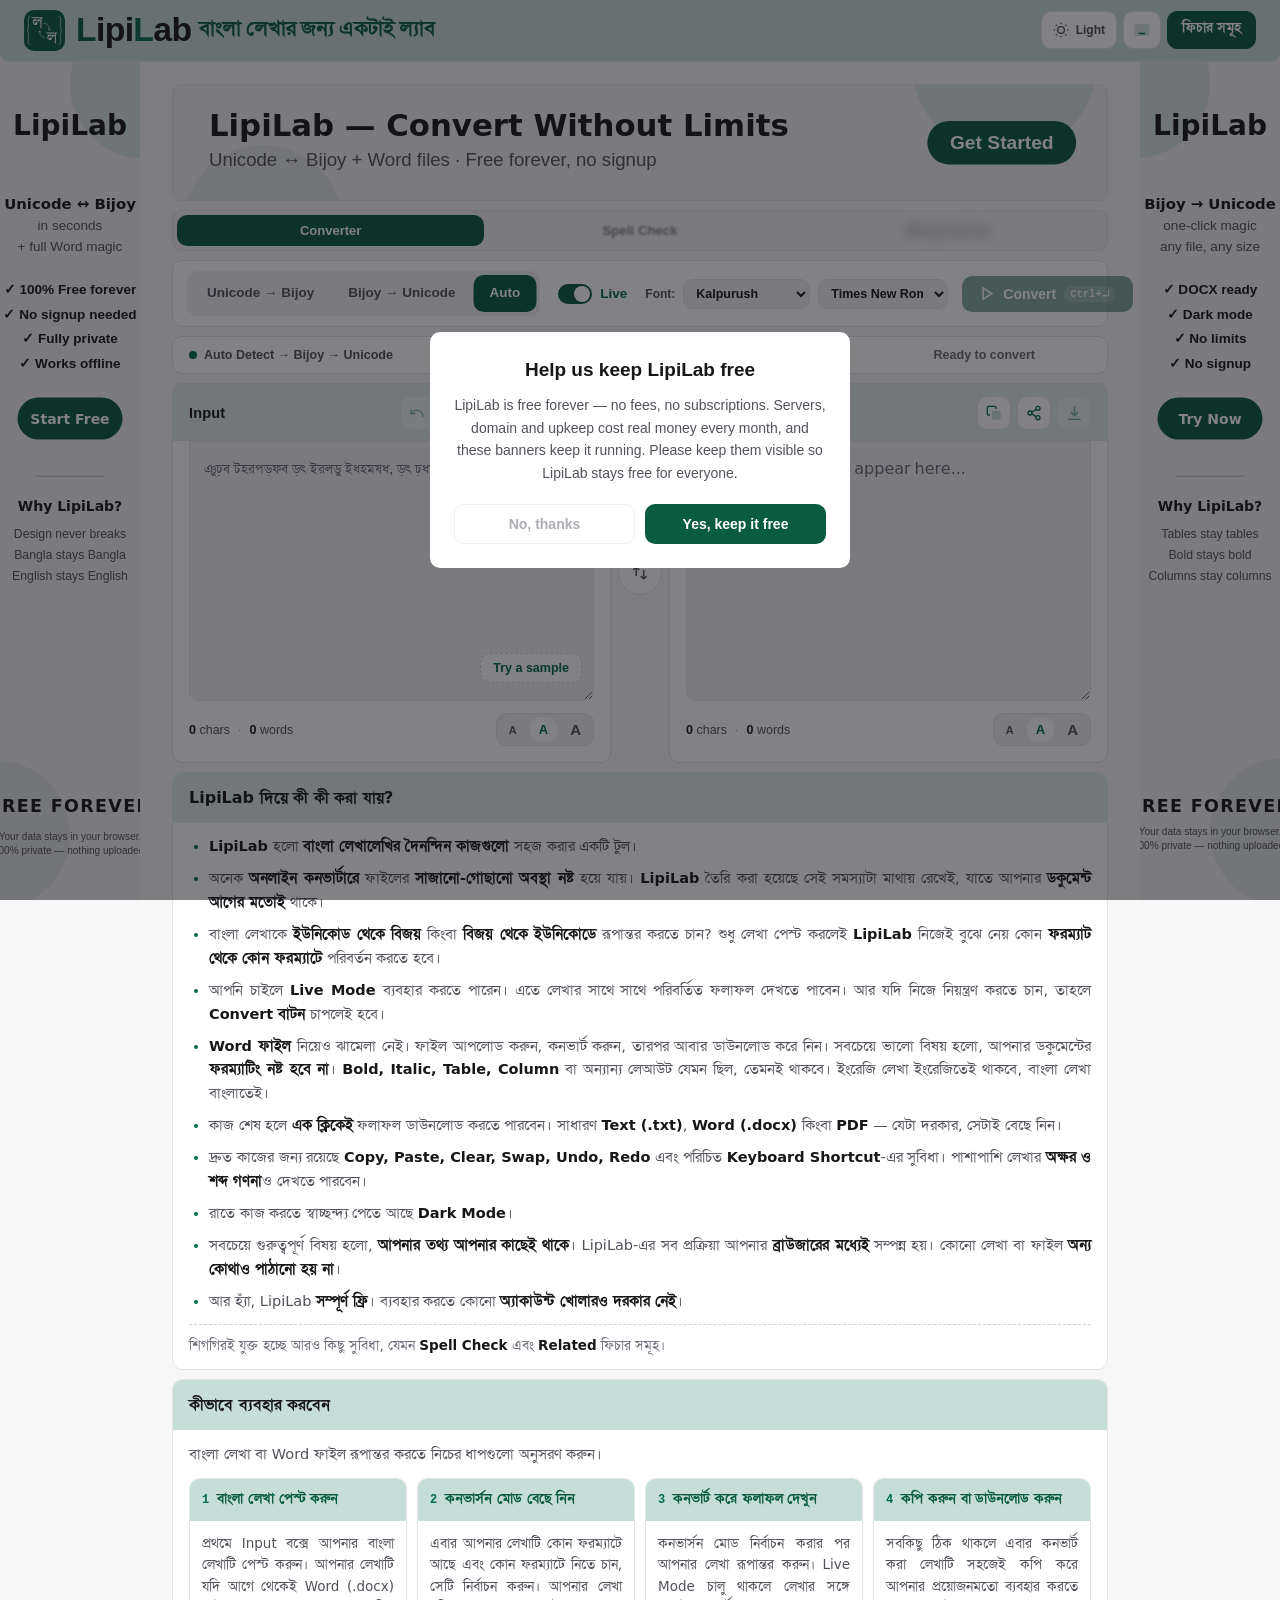
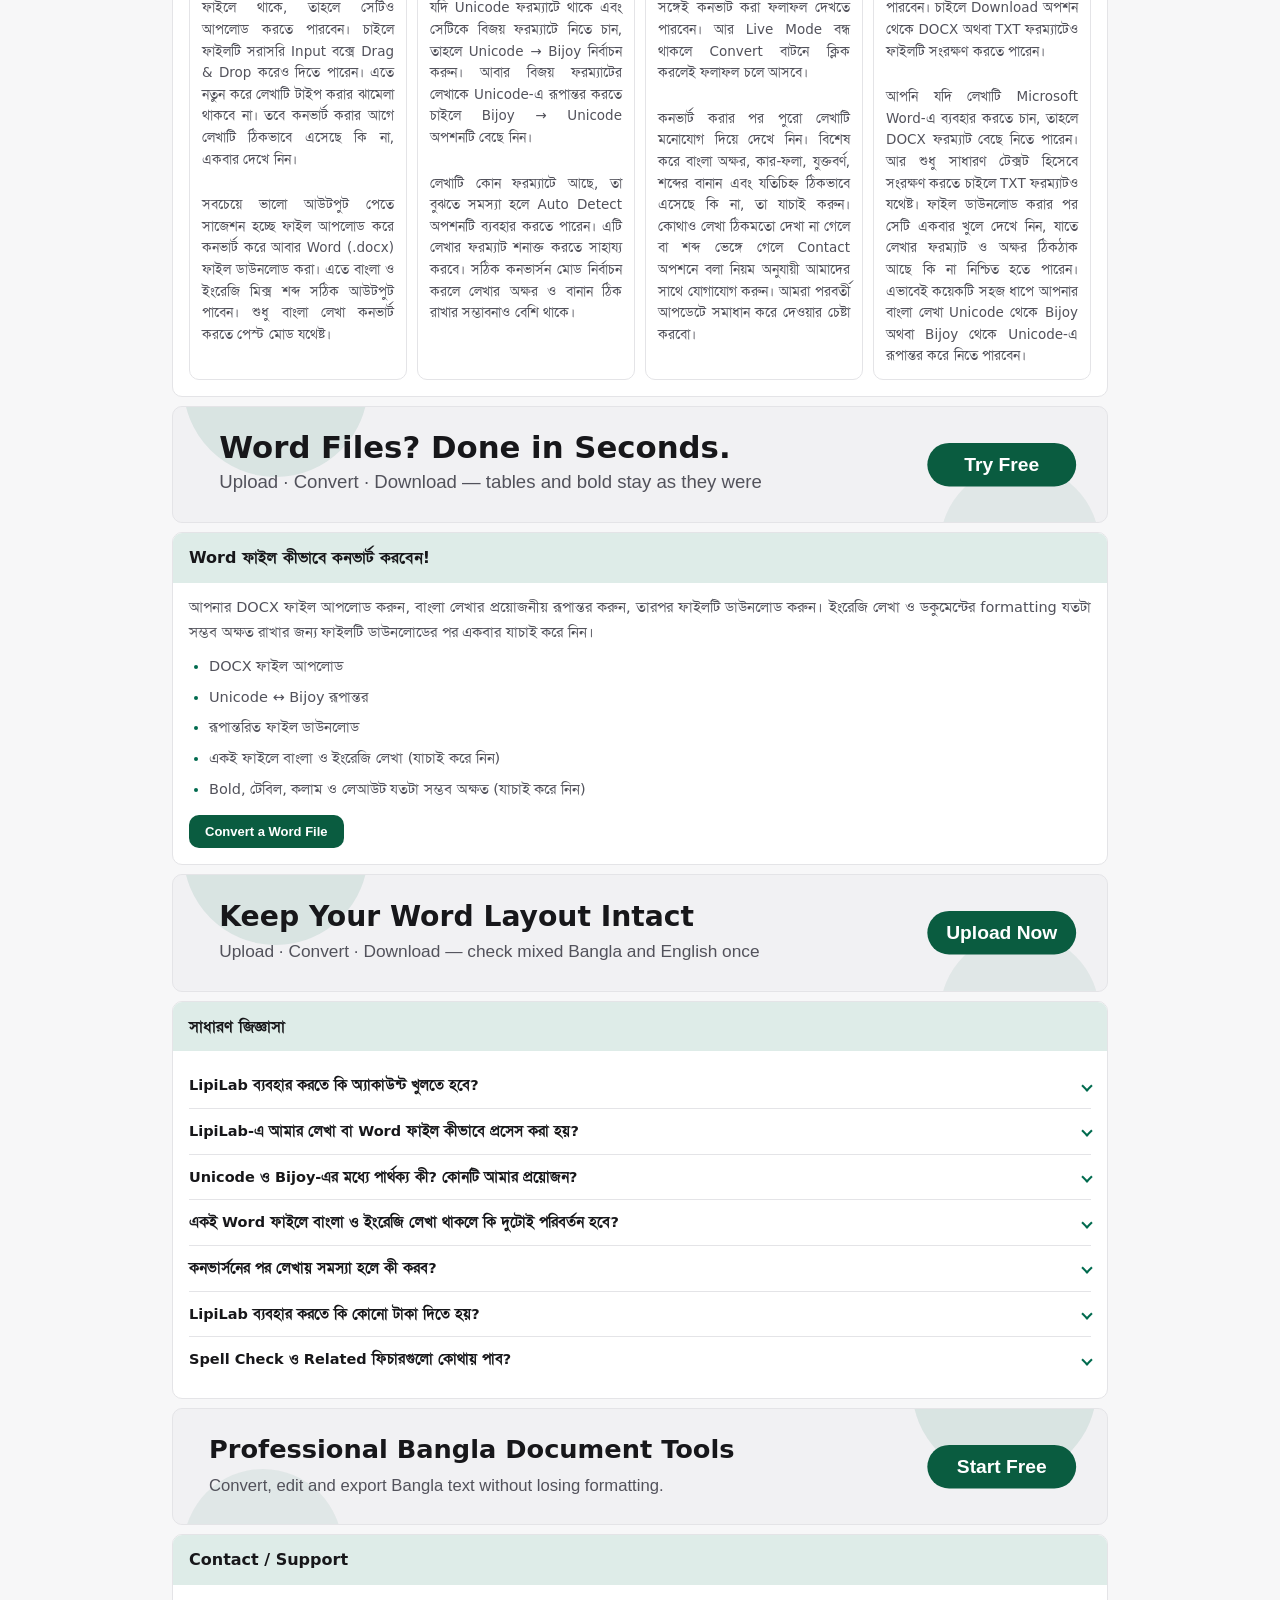
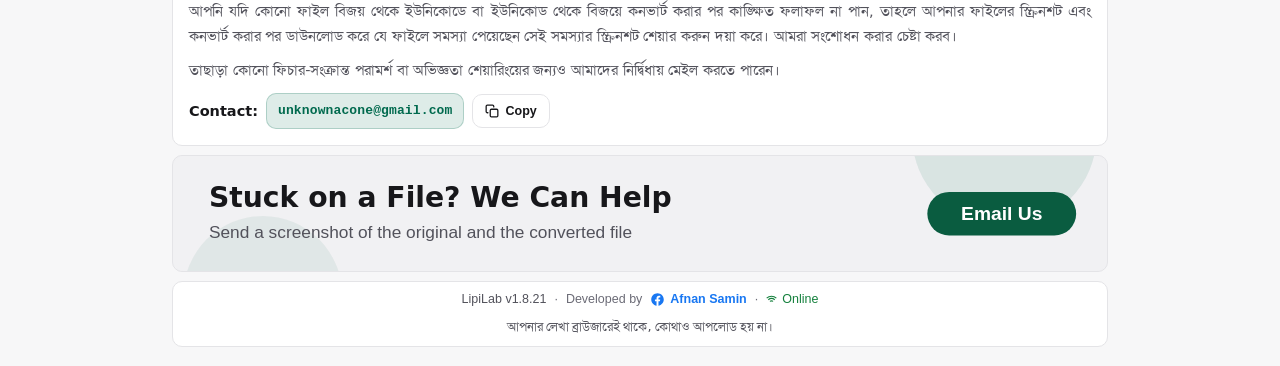
==== commit fc12c761: "Convert click uses the live conversion path; bump app.js to v=59 and cache to v74" ====
--- a/index.html
+++ b/index.html
@@ -35,7 +35,7 @@
 <!-- UI + Bangla web fonts are self-hosted in /fonts and declared at the top of
      styles.css — no Google Fonts, no maateen.me, no network request at all. -->
 
-<link rel="stylesheet" href="styles.css?v=122">
+<link rel="stylesheet" href="styles.css?v=124">
 </head>
 <body>
 
@@ -804,6 +804,6 @@
 
 <script src="partner.js?v=14"></script>
 <script src="engine.js?v=1"></script>
-<script src="app.js?v=57"></script>
+<script src="app.js?v=59"></script>
 </body>
 </html>
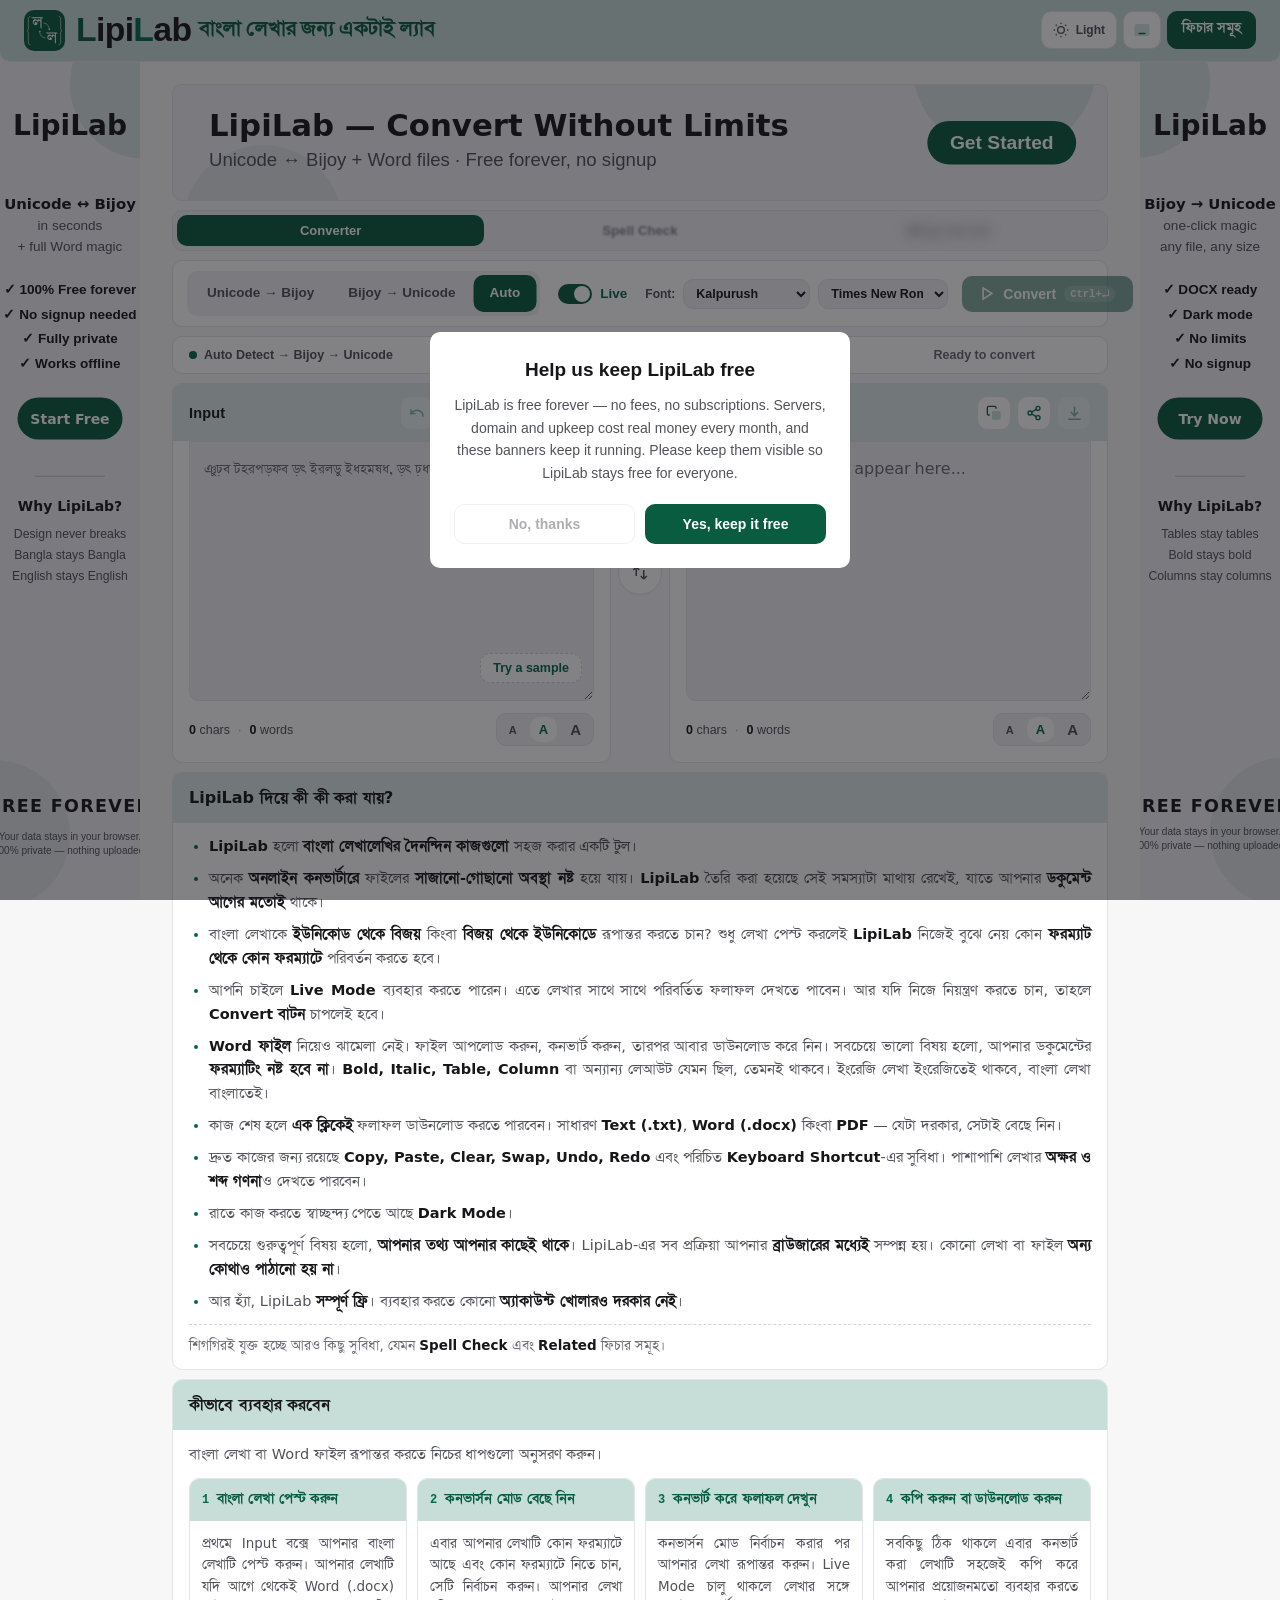
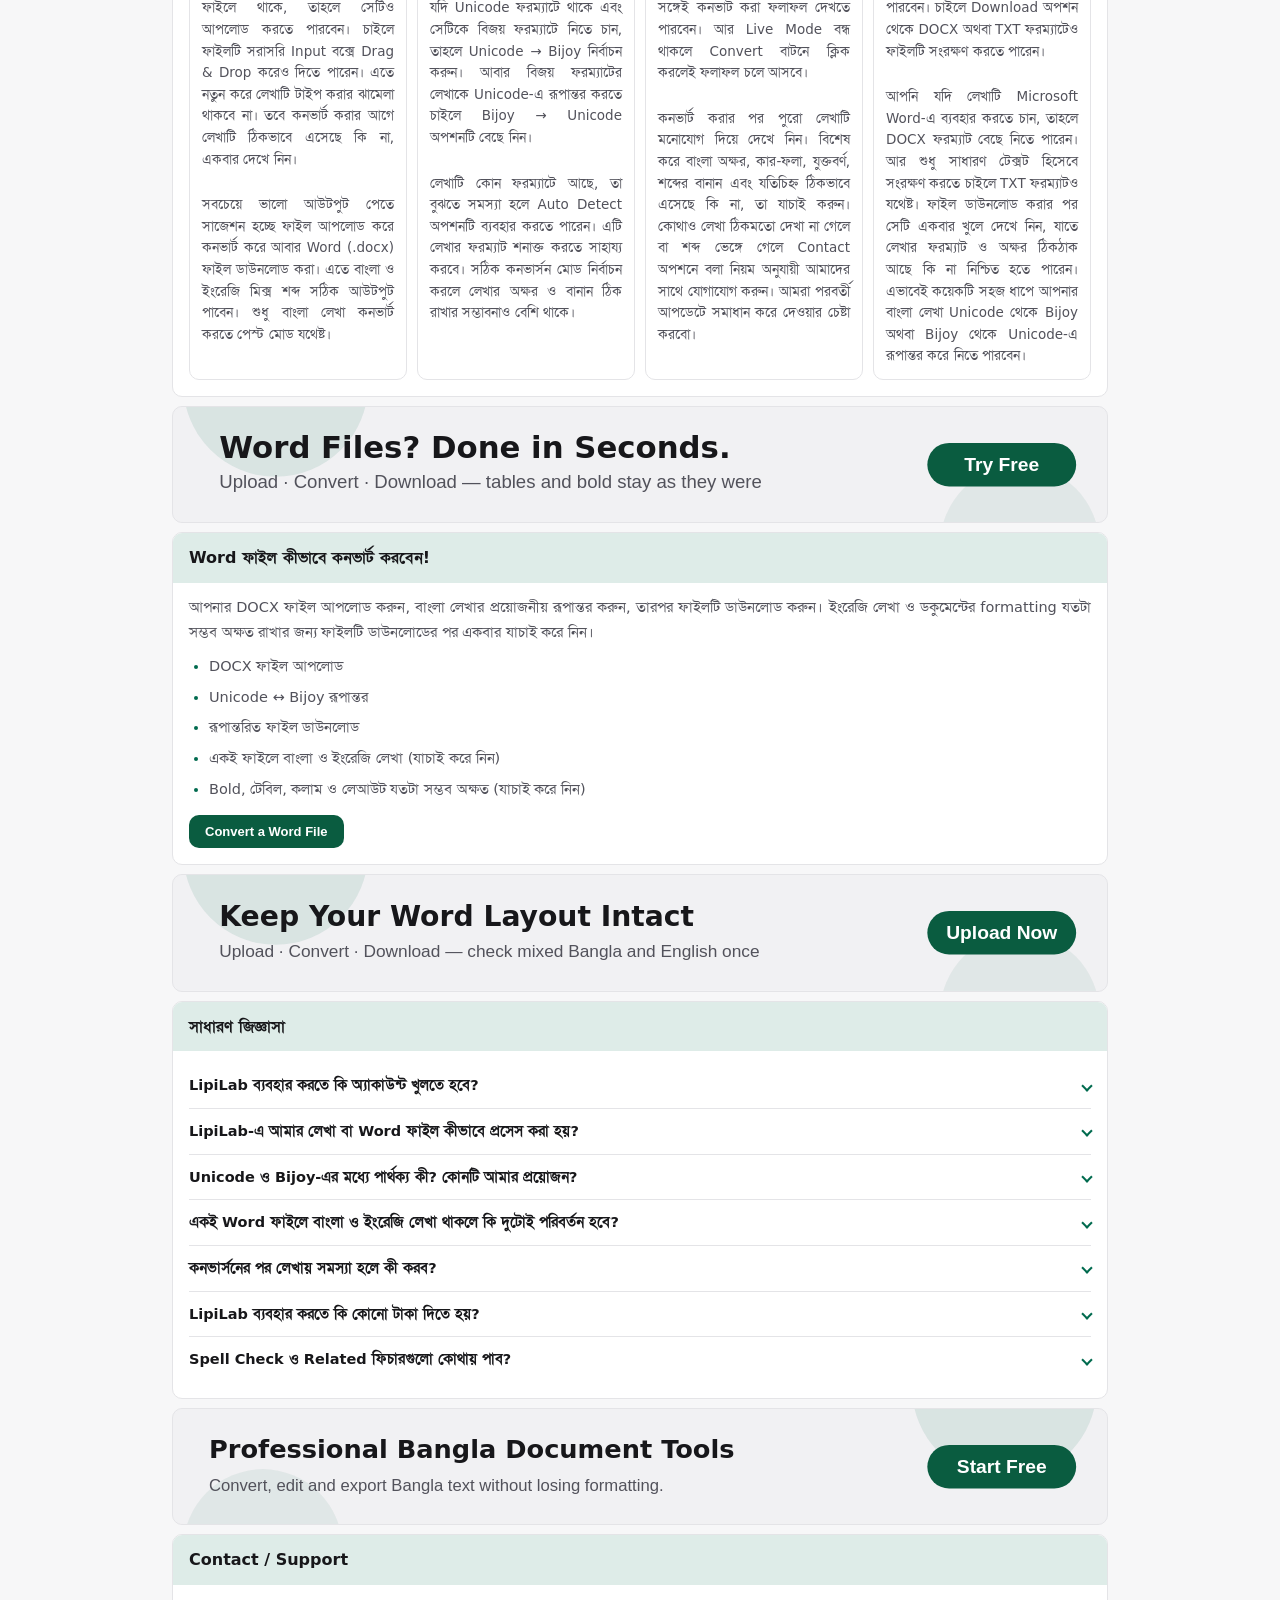
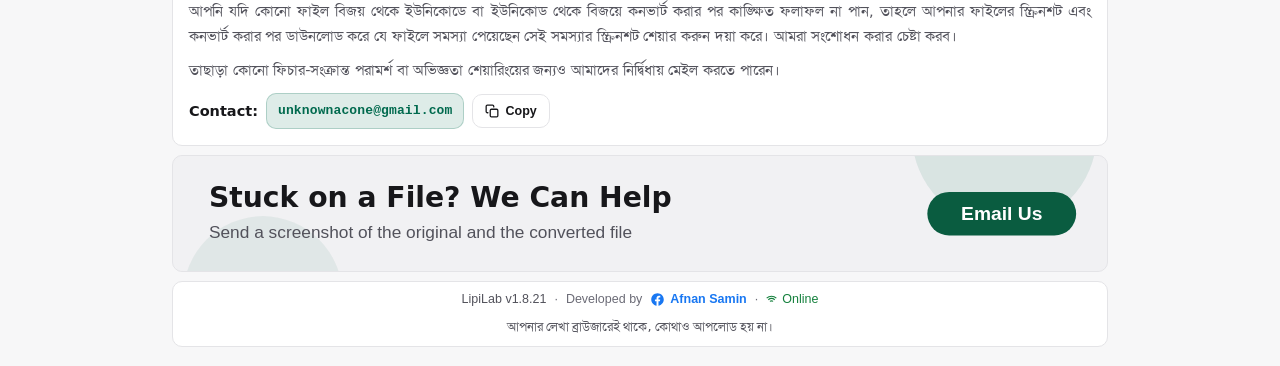
==== commit ee06b9e4: "Phase 1: guard Convert click in live mode, skip caching failed navigations, bump app.js v=60 and cac" ====
--- a/index.html
+++ b/index.html
@@ -804,6 +804,6 @@
 
 <script src="partner.js?v=14"></script>
 <script src="engine.js?v=1"></script>
-<script src="app.js?v=59"></script>
+<script src="app.js?v=60"></script>
 </body>
 </html>
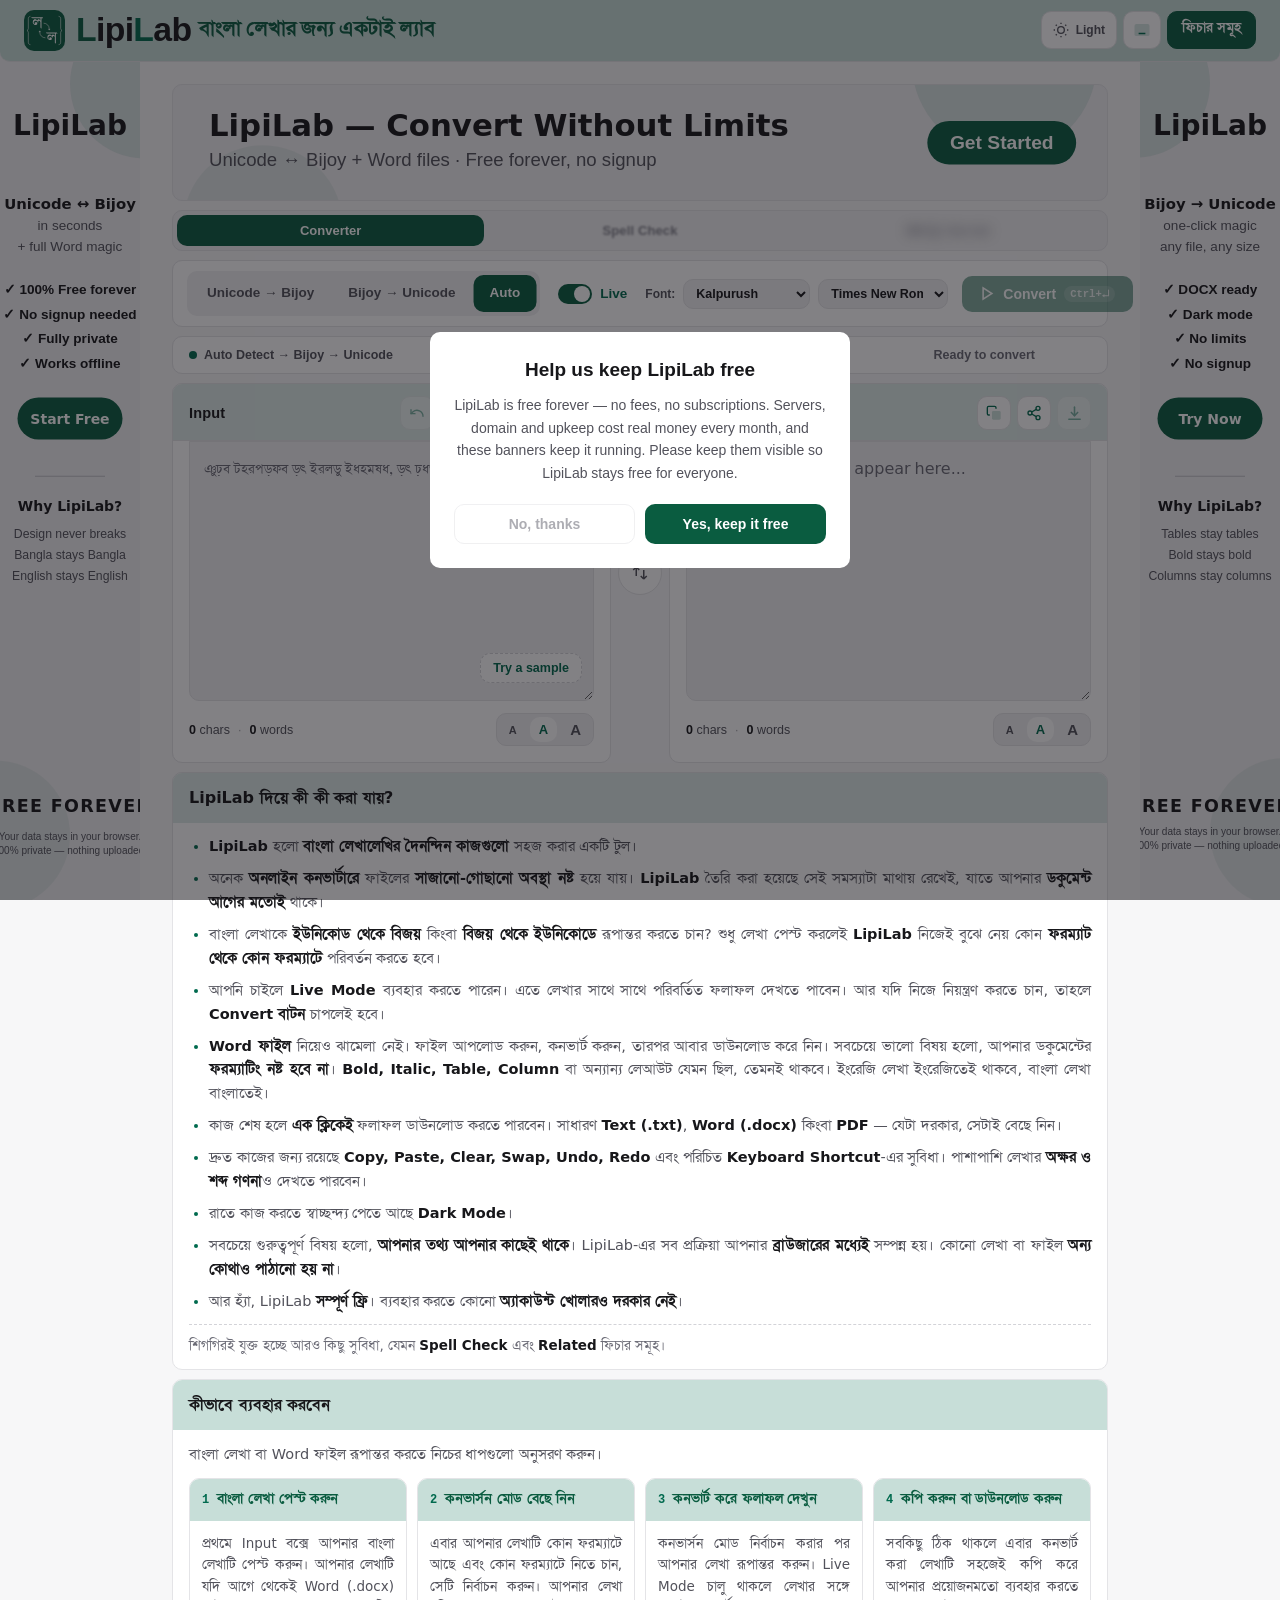
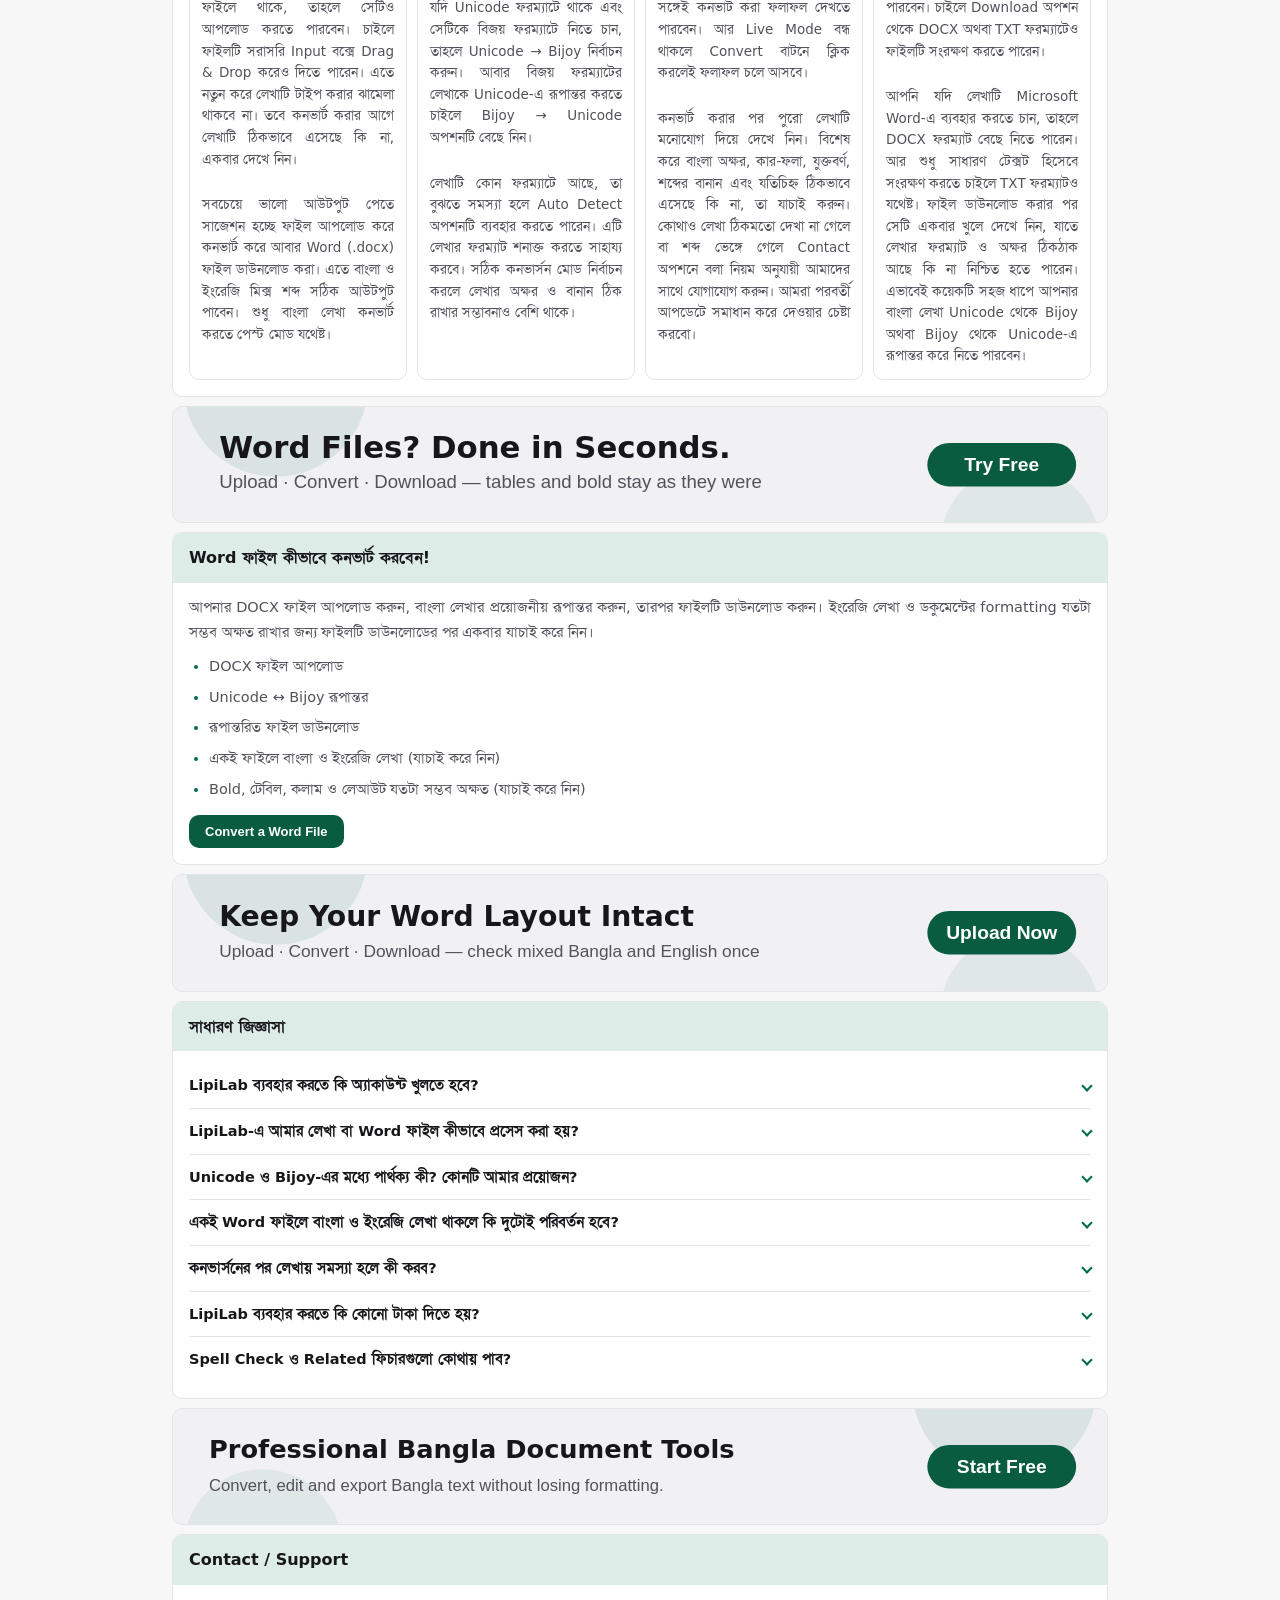
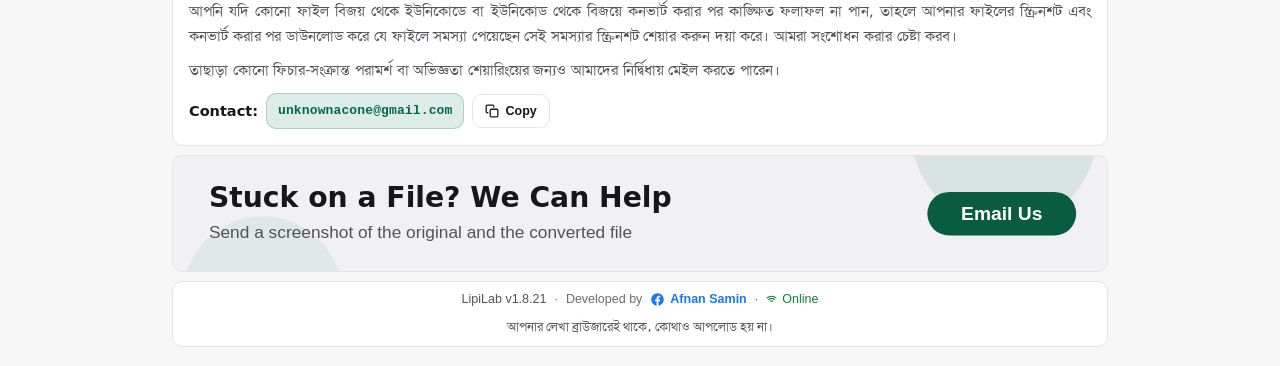
==== commit 0ce6b146: "Phase 2: debounce input persistence, cap plain-text upload size, bump app.js v=61 and cache v76" ====
--- a/index.html
+++ b/index.html
@@ -804,6 +804,6 @@
 
 <script src="partner.js?v=14"></script>
 <script src="engine.js?v=1"></script>
-<script src="app.js?v=60"></script>
+<script src="app.js?v=61"></script>
 </body>
 </html>
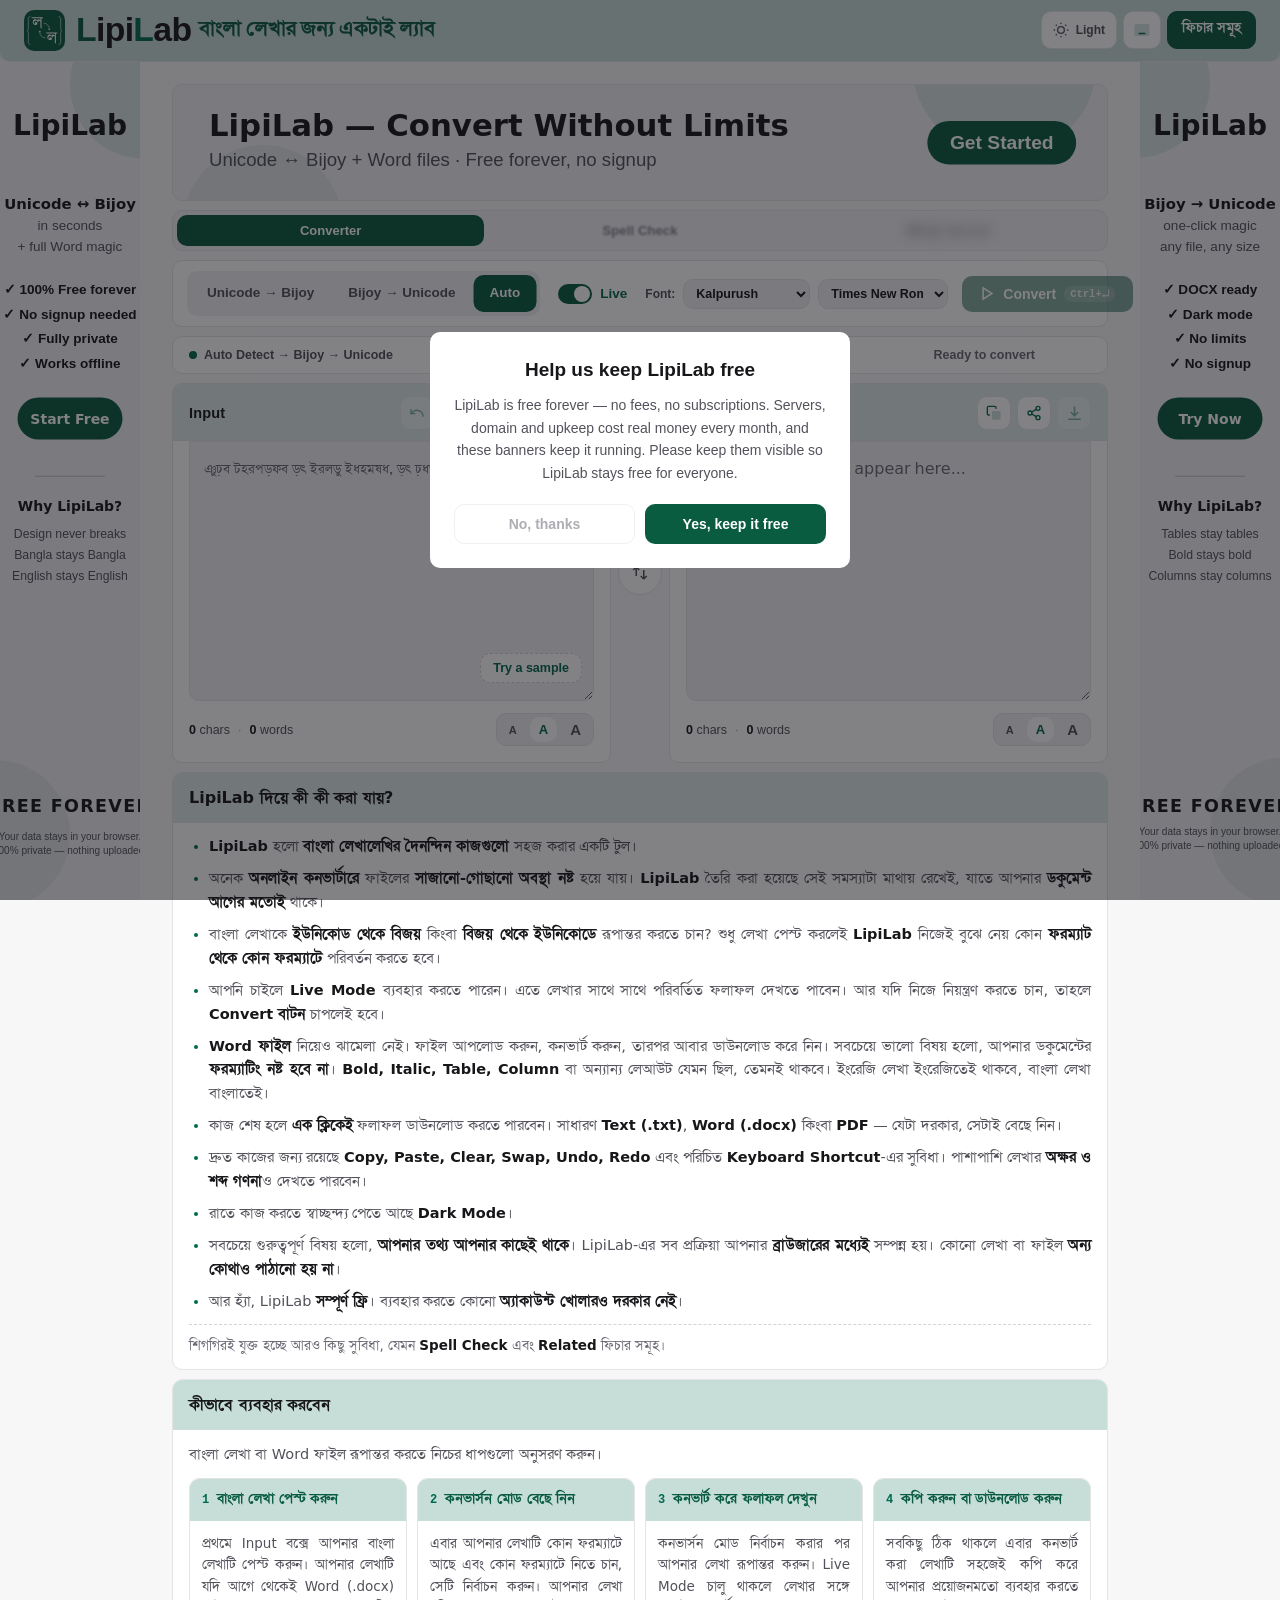
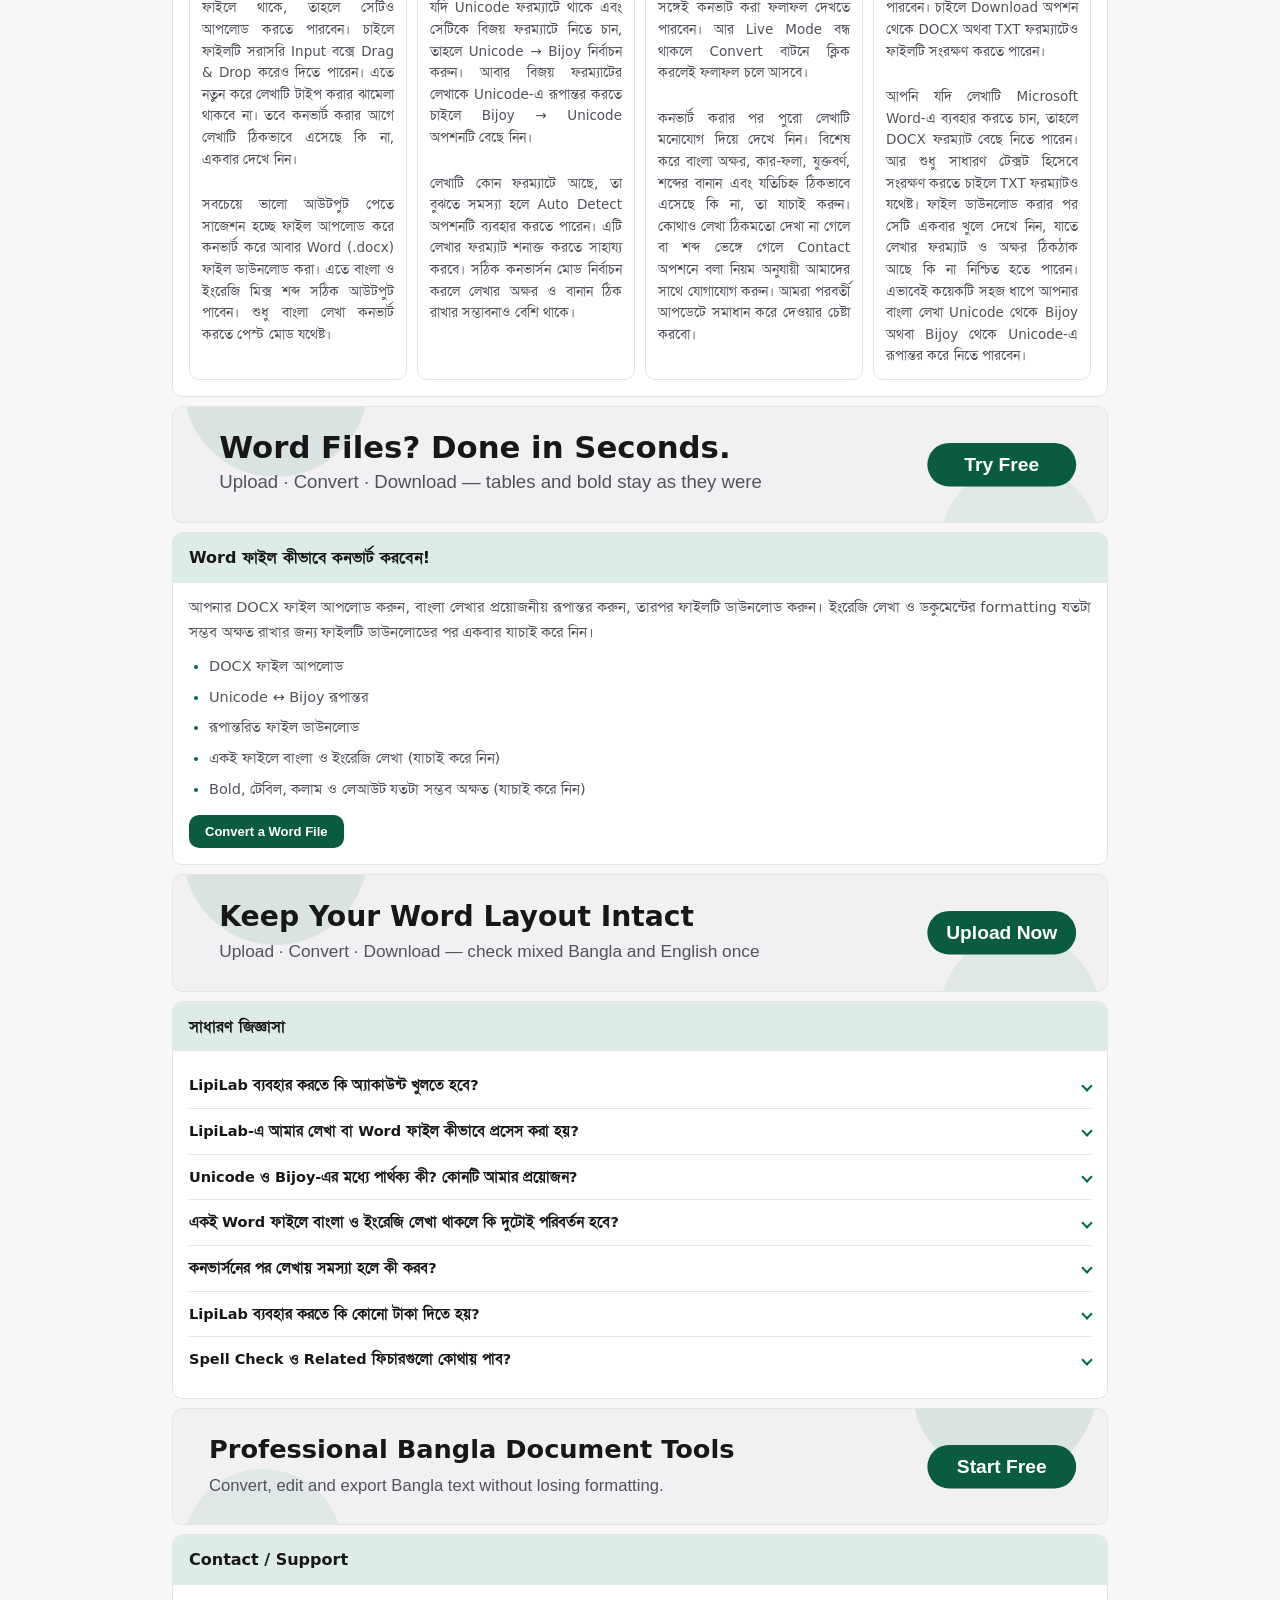
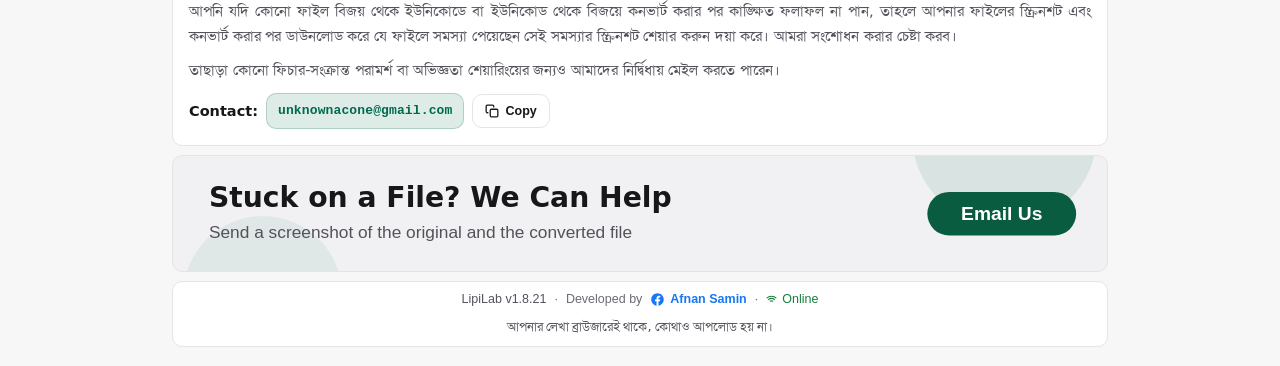
==== commit a87eaf31: "Phase 3: remove dead quota branch in convert button state, bump app.js v=62 and cache v77" ====
--- a/index.html
+++ b/index.html
@@ -804,6 +804,6 @@
 
 <script src="partner.js?v=14"></script>
 <script src="engine.js?v=1"></script>
-<script src="app.js?v=61"></script>
+<script src="app.js?v=62"></script>
 </body>
 </html>
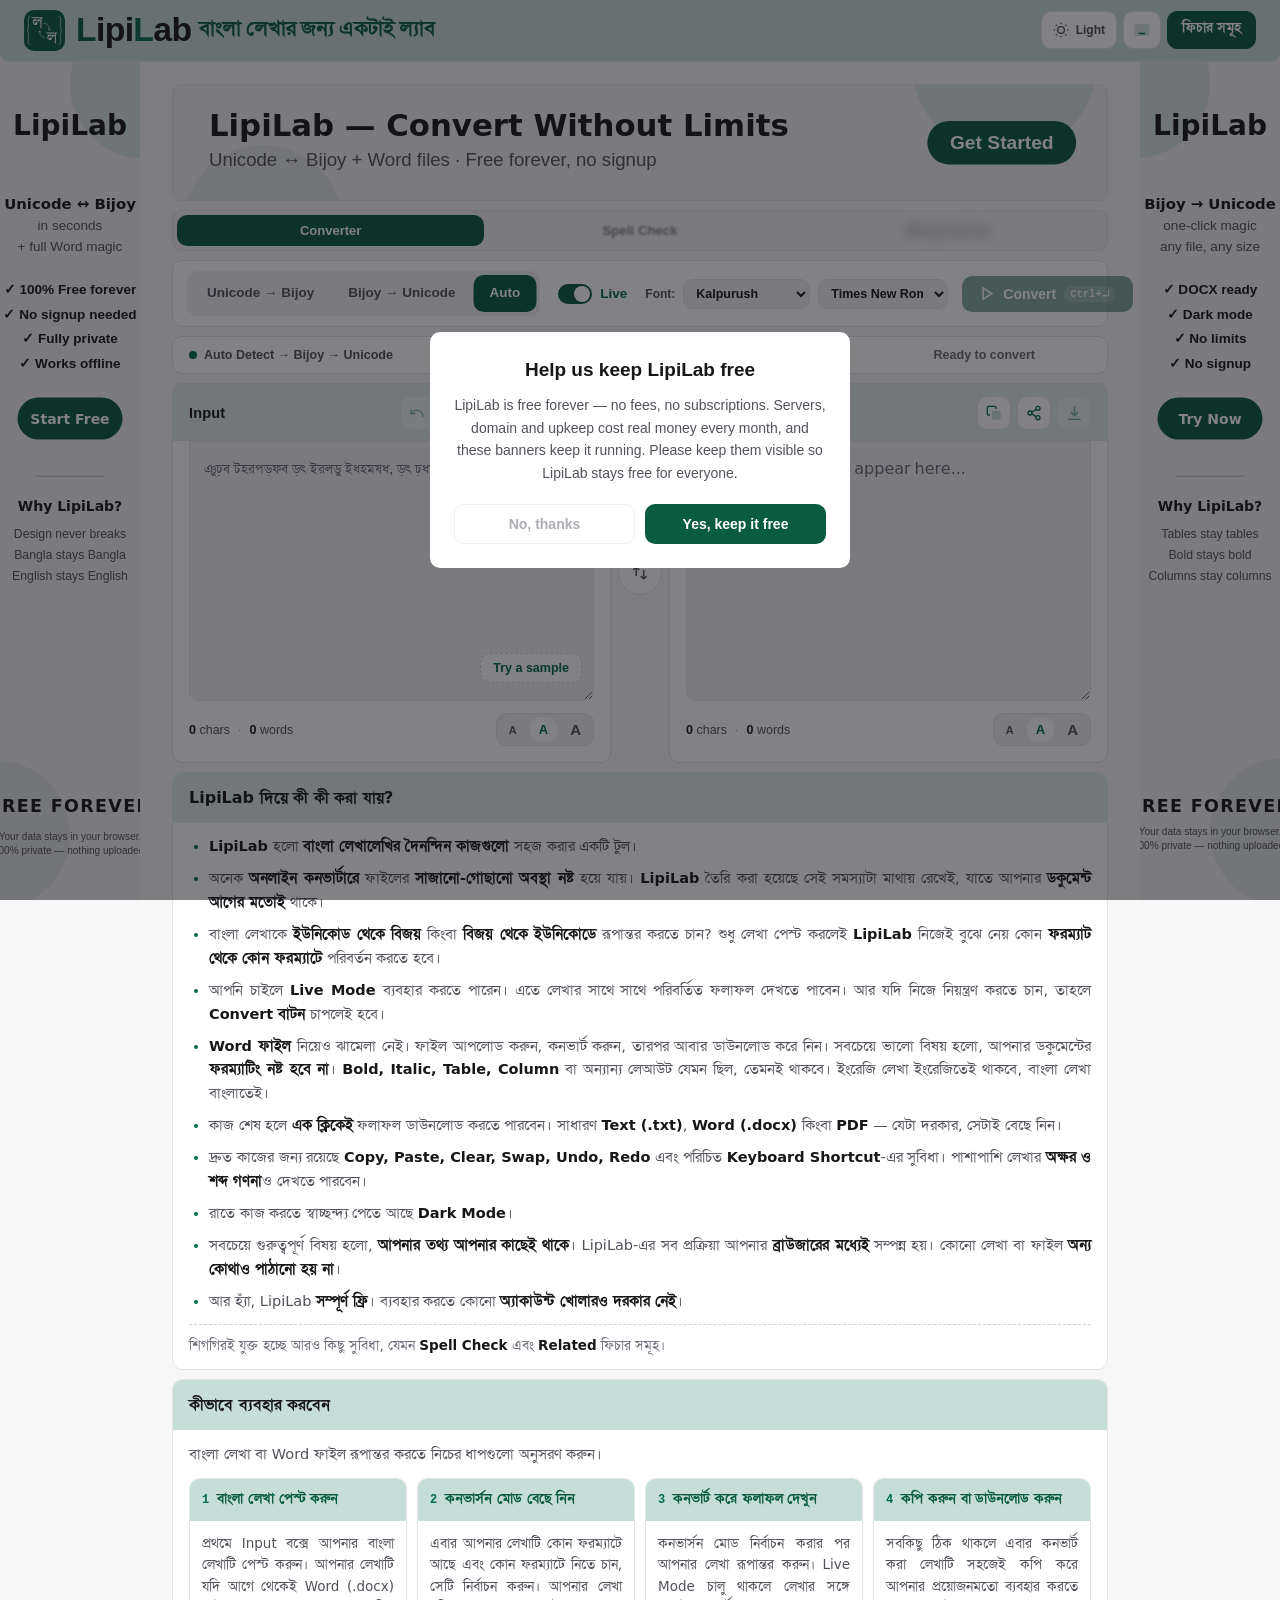
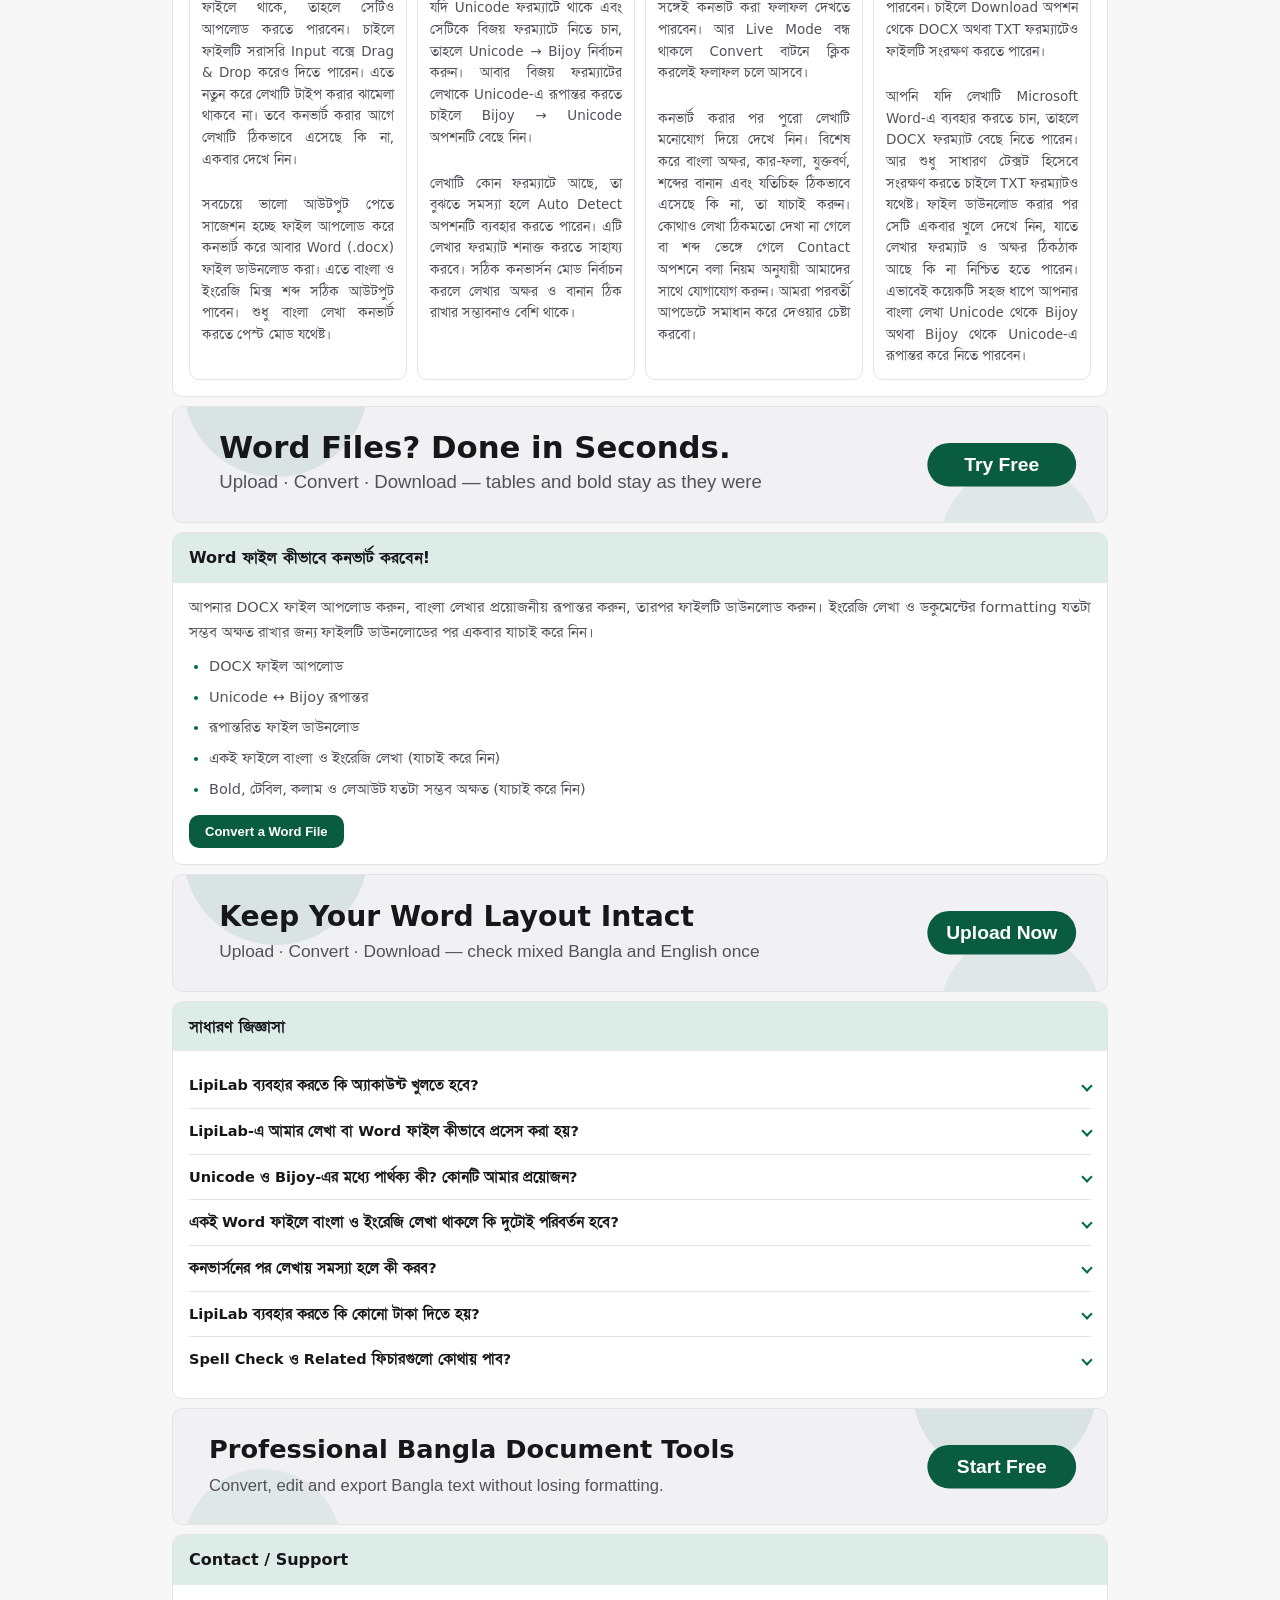
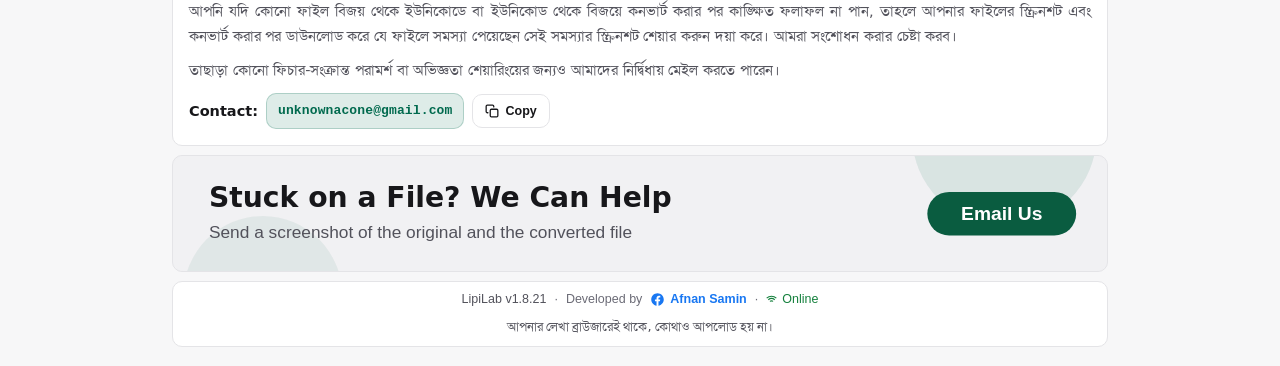
==== commit ab9f9f58: "Phase 4: handle ./ relationship targets for header and footer parts, bump app.js v=63 and cache v78" ====
--- a/index.html
+++ b/index.html
@@ -804,6 +804,6 @@
 
 <script src="partner.js?v=14"></script>
 <script src="engine.js?v=1"></script>
-<script src="app.js?v=62"></script>
+<script src="app.js?v=63"></script>
 </body>
 </html>
